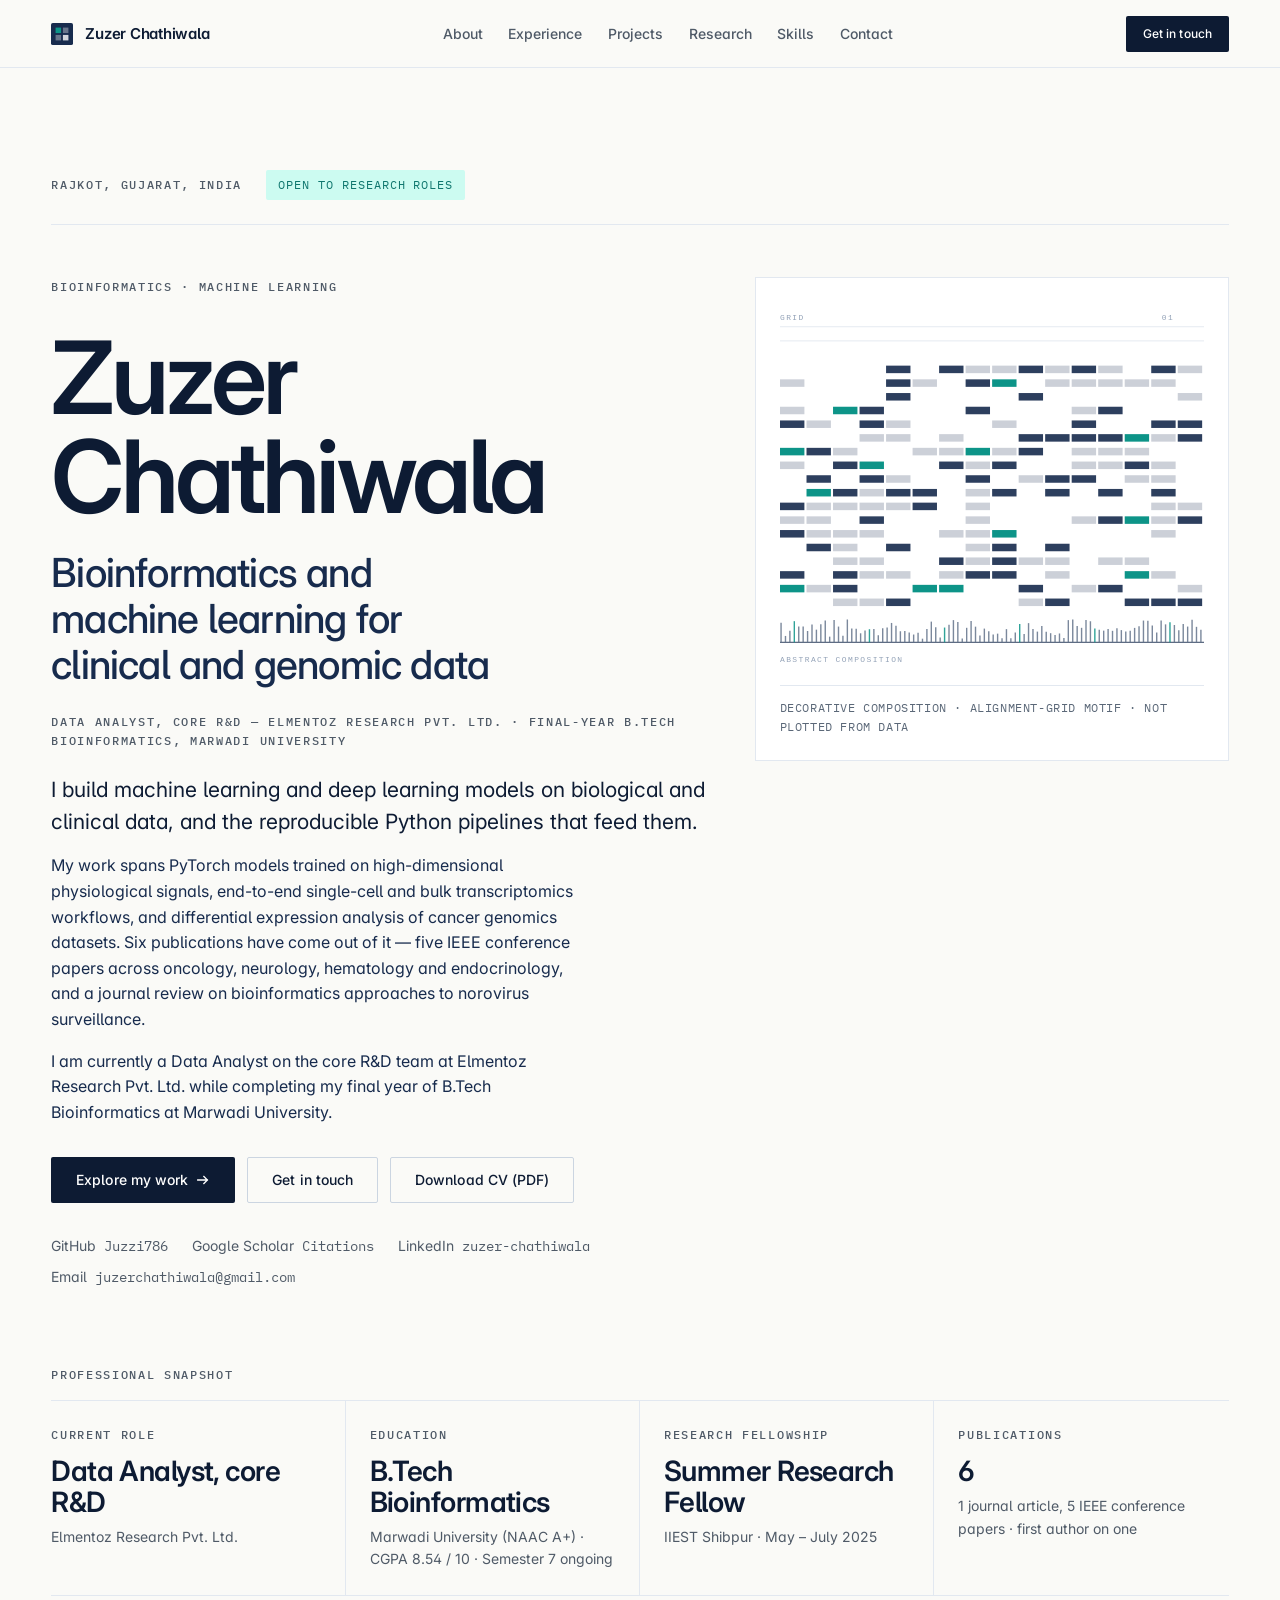
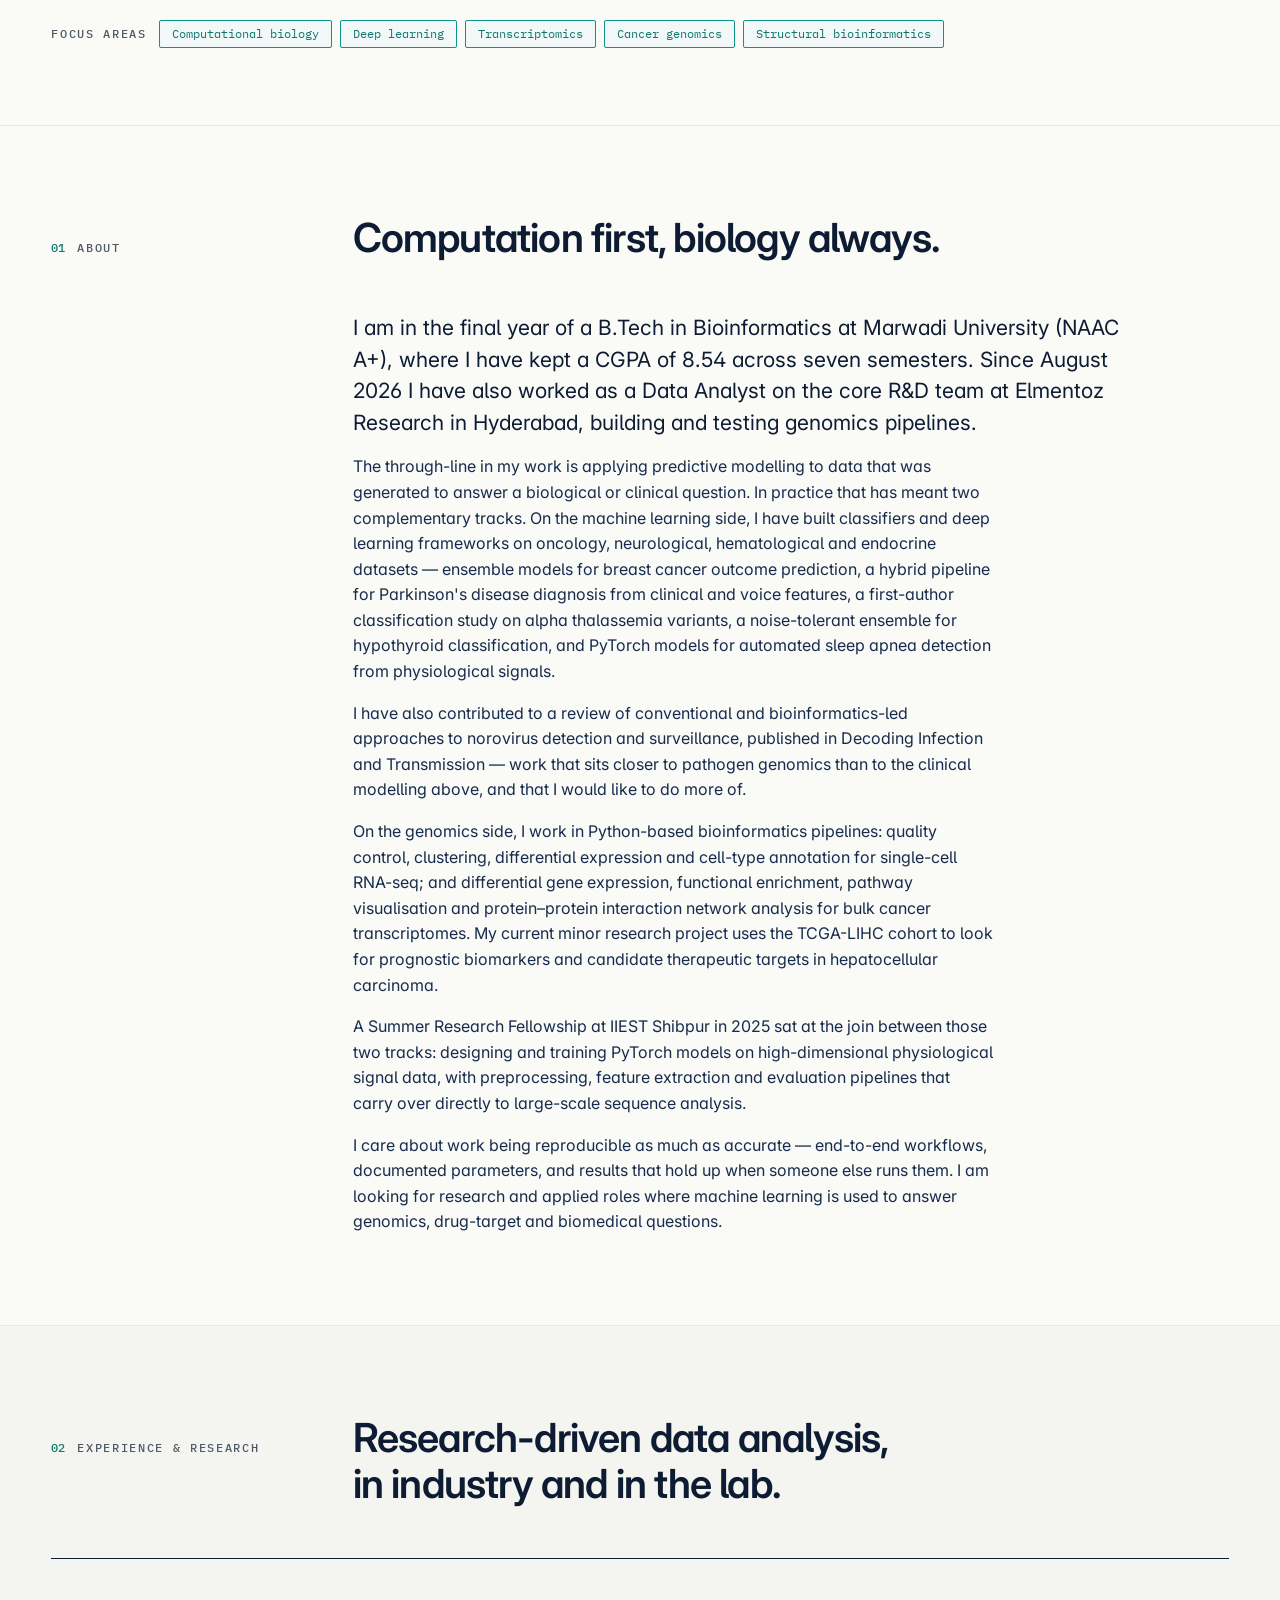
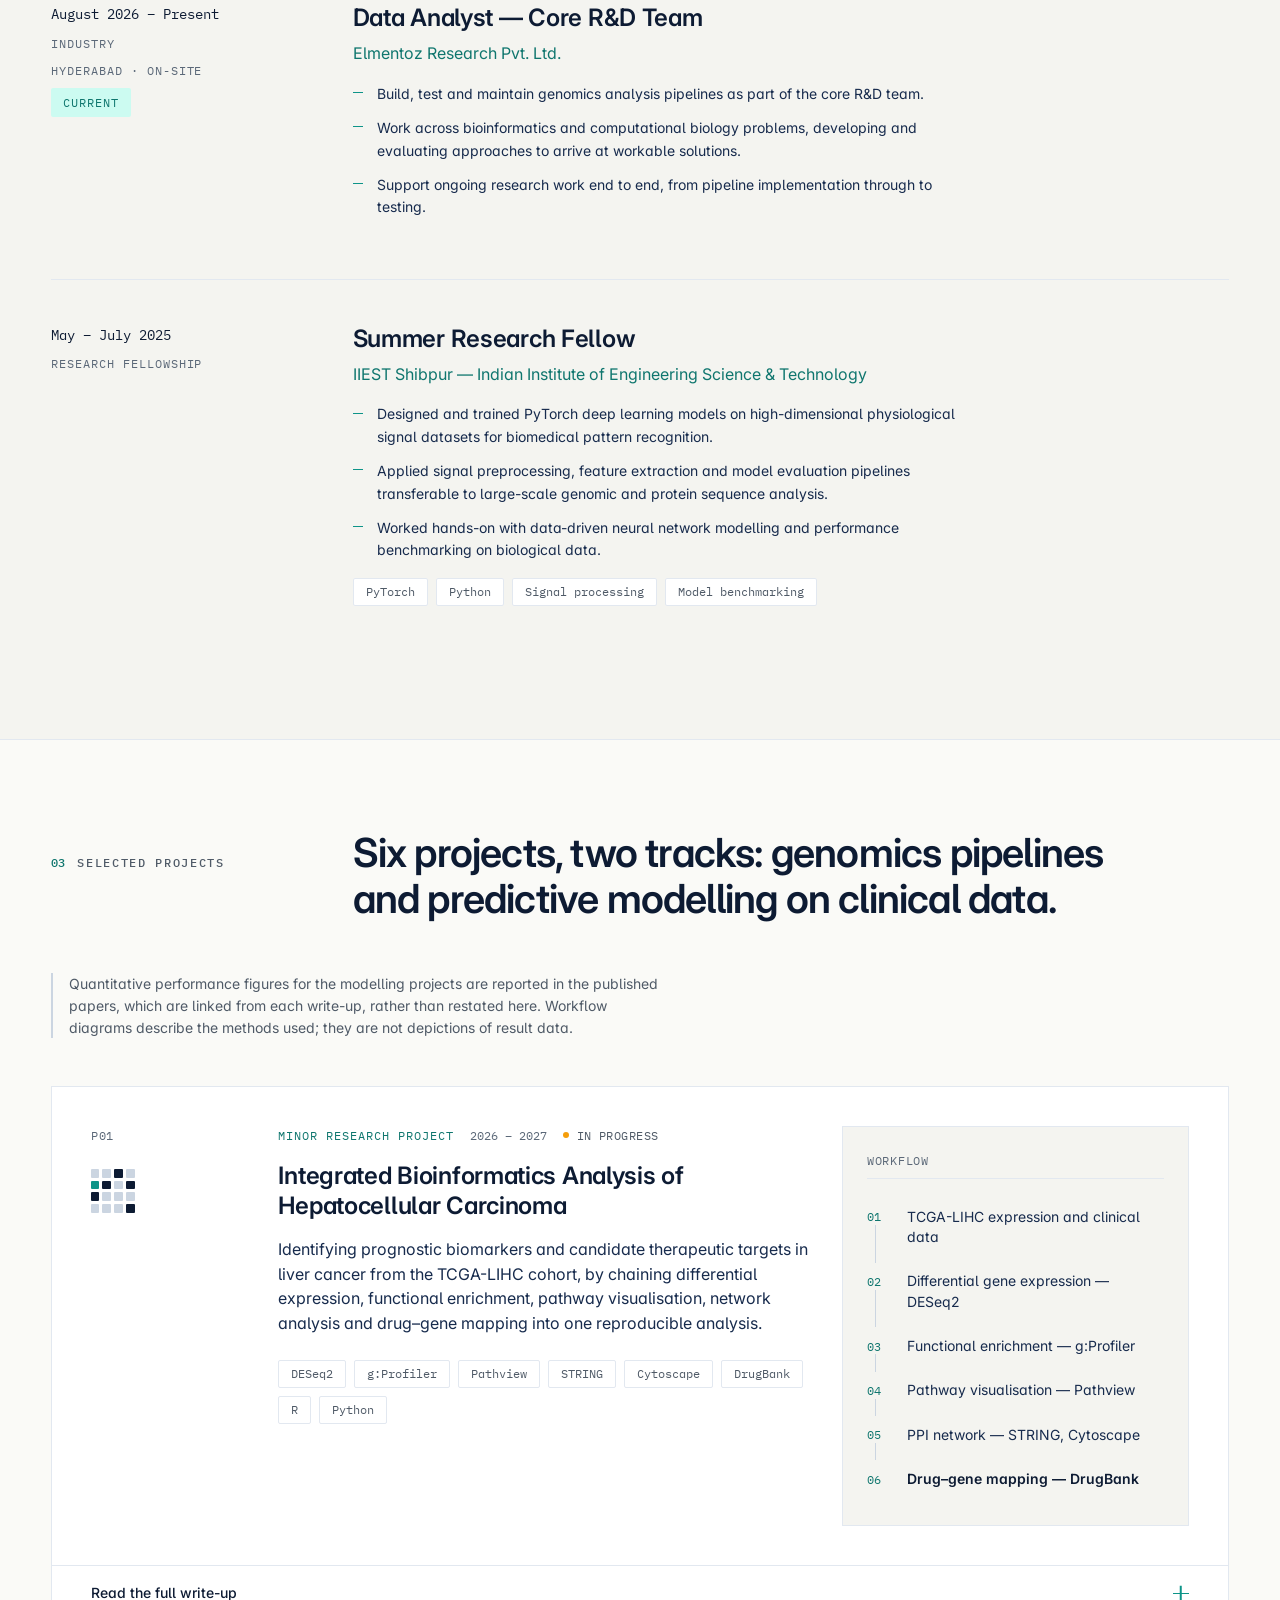
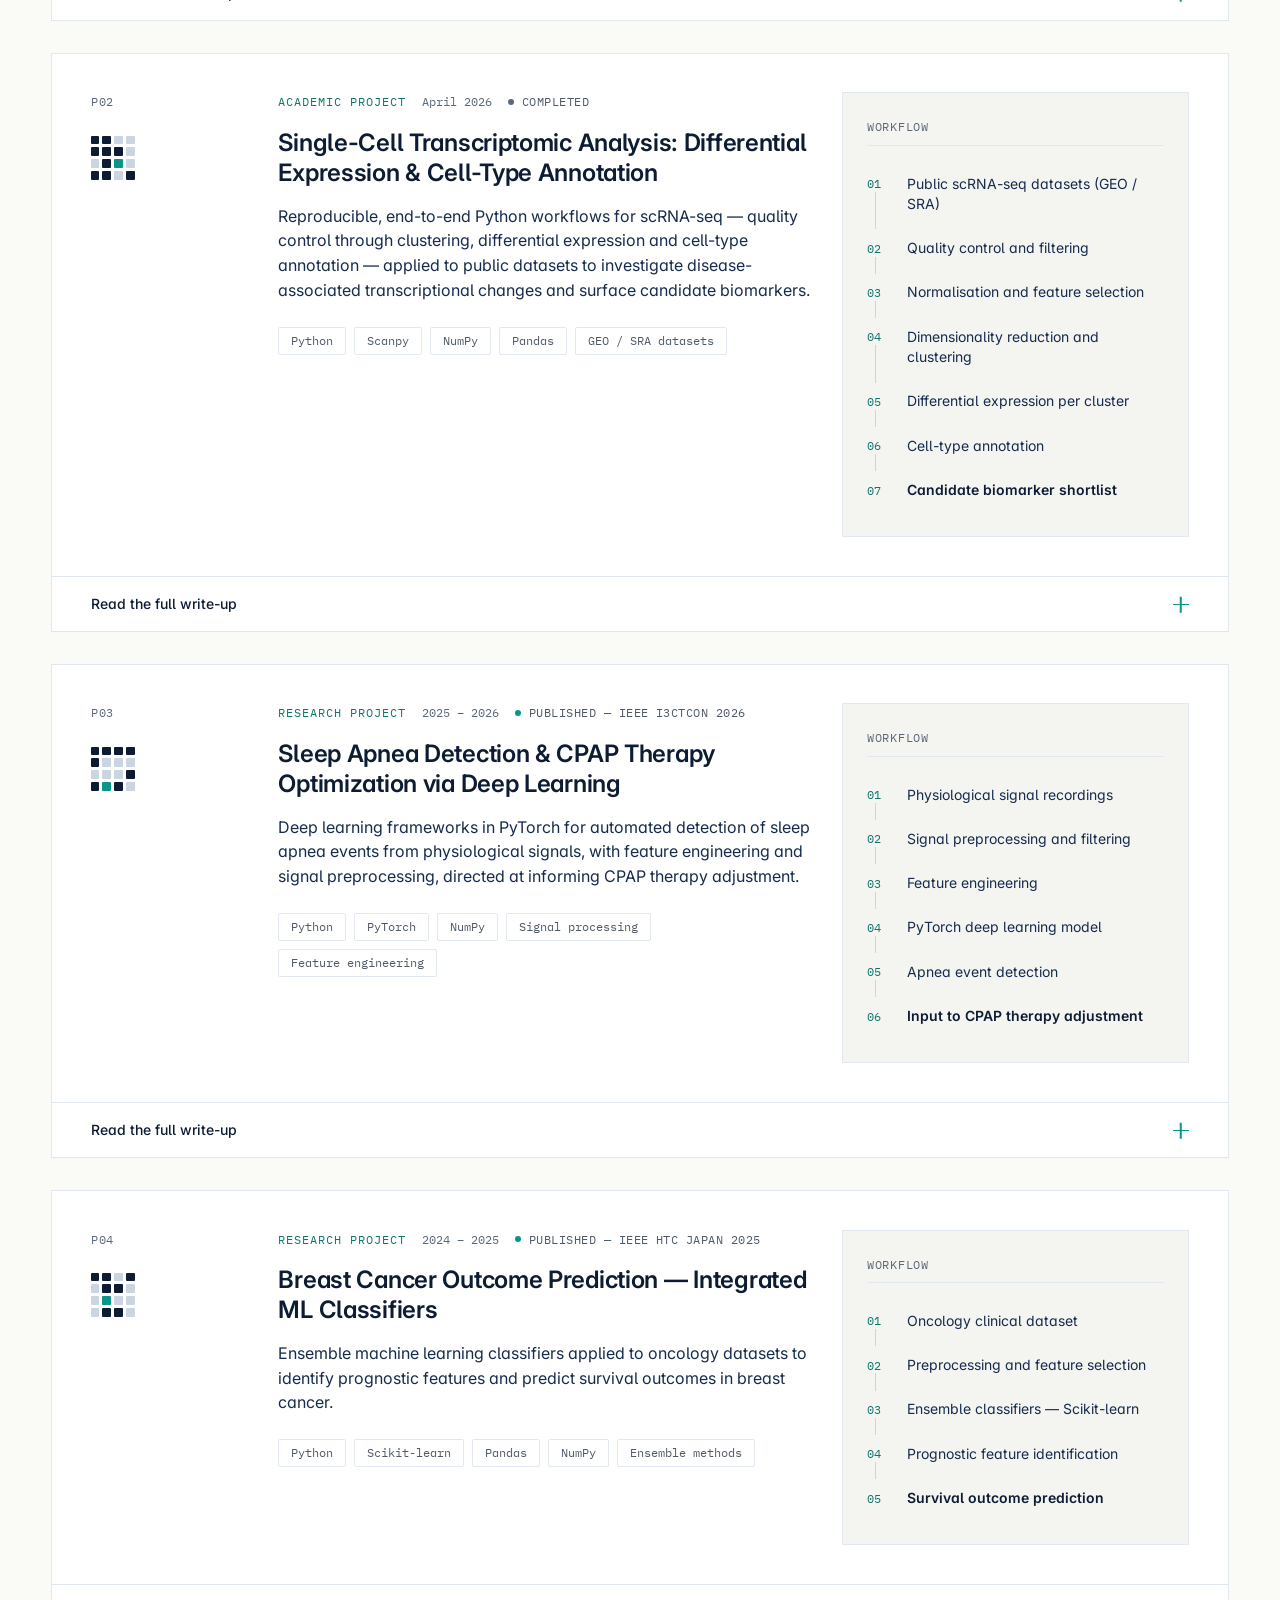
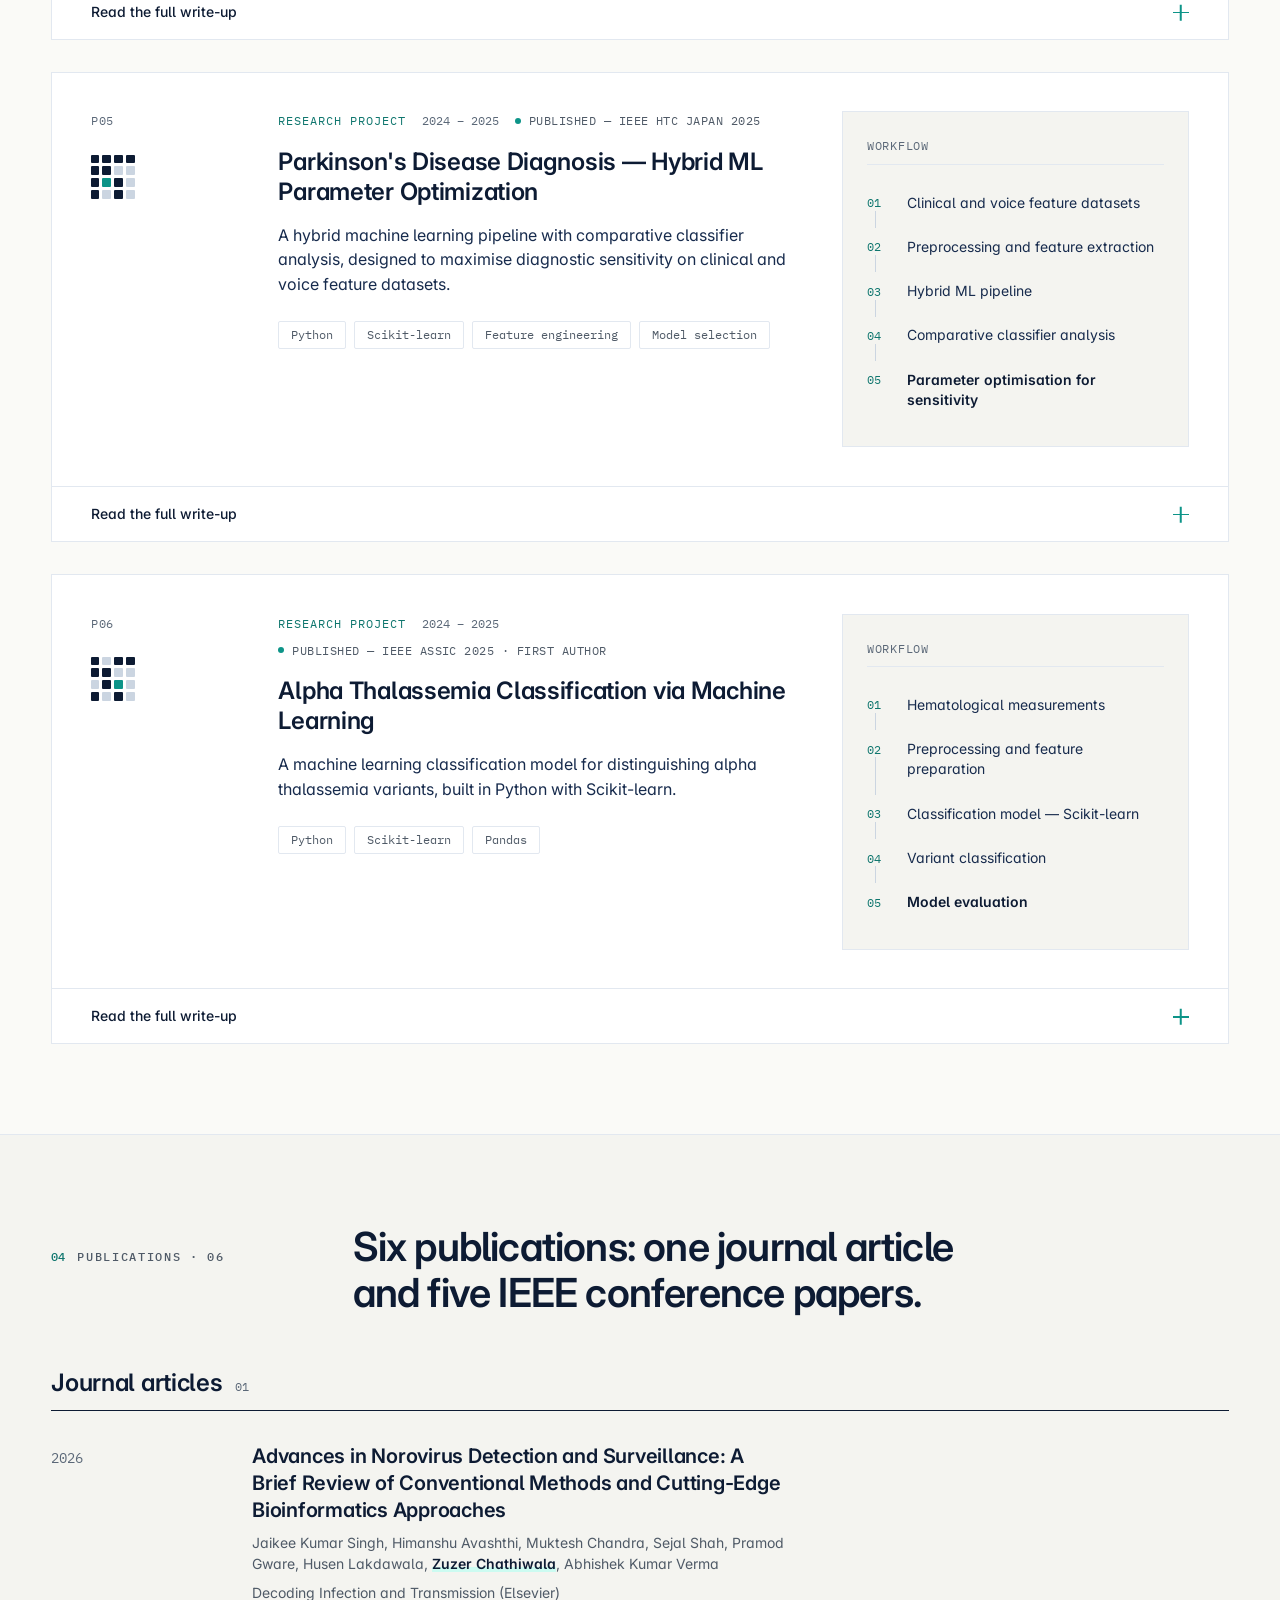
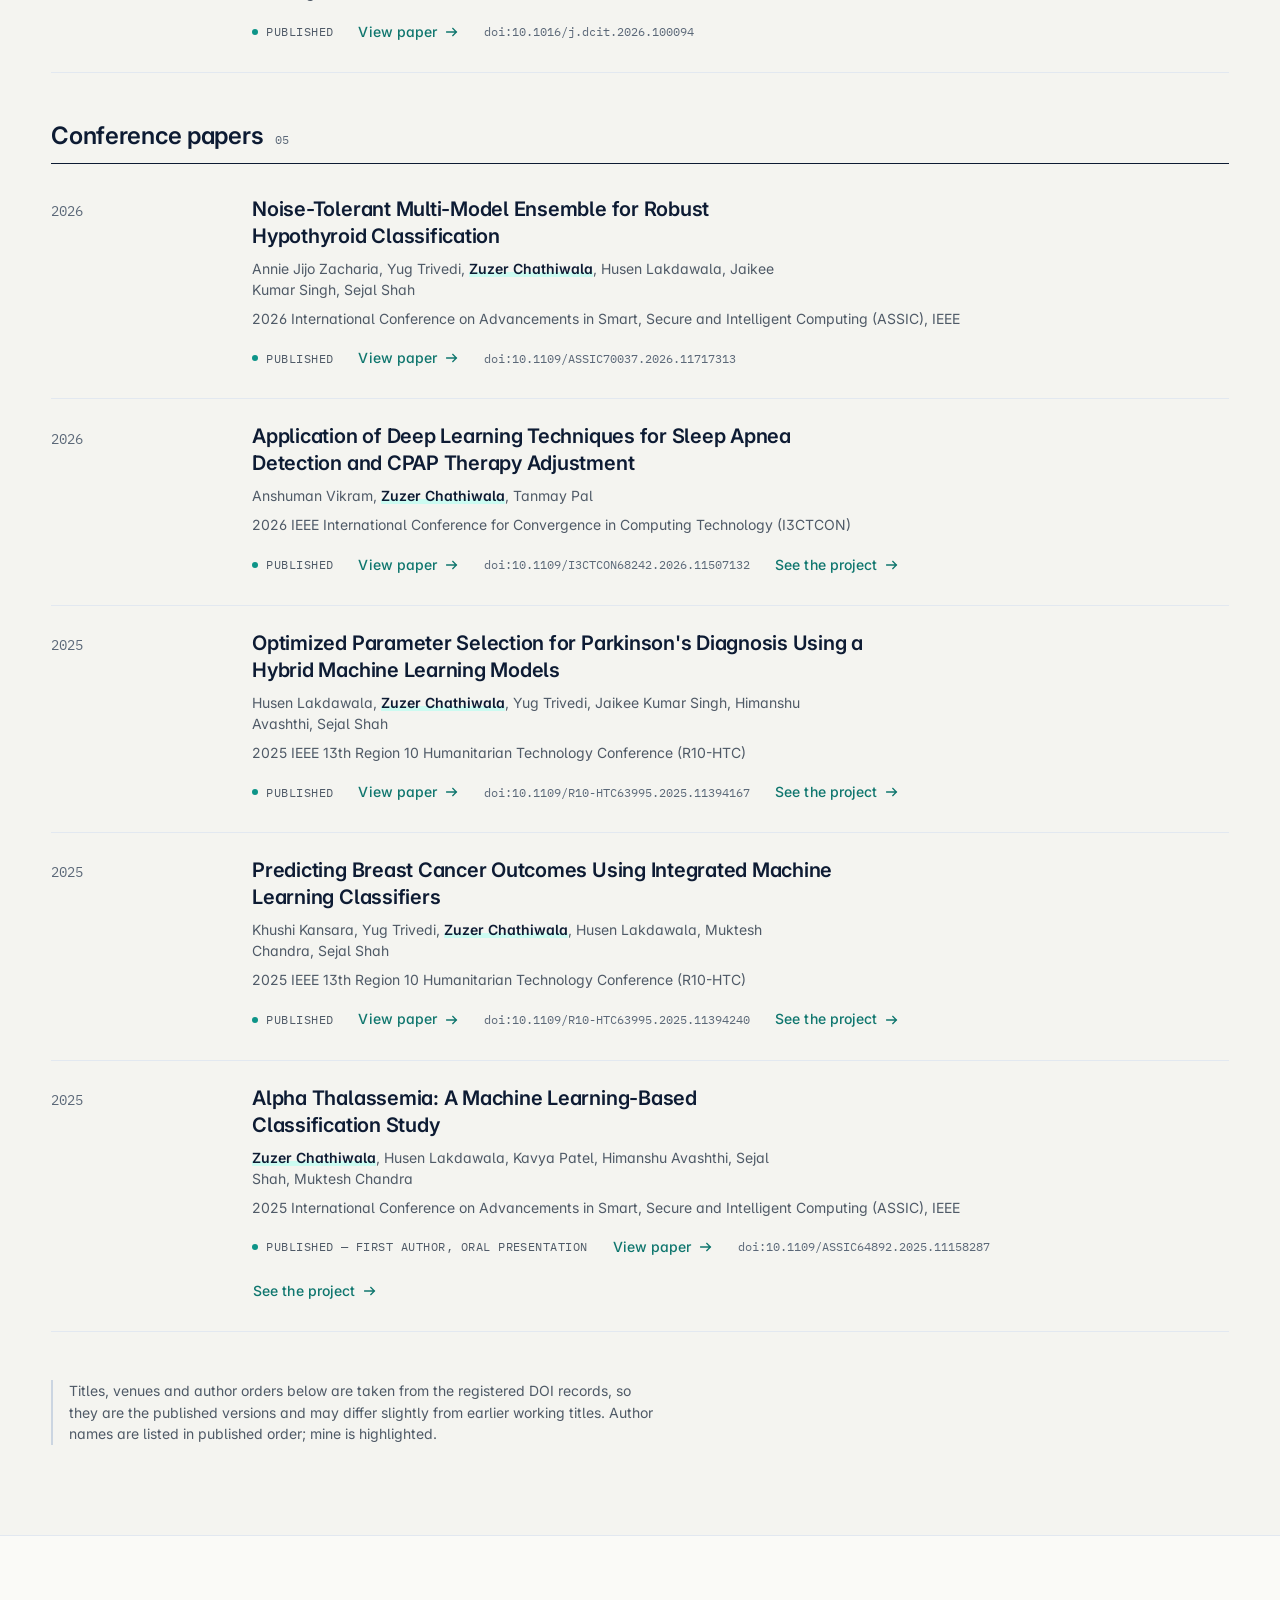
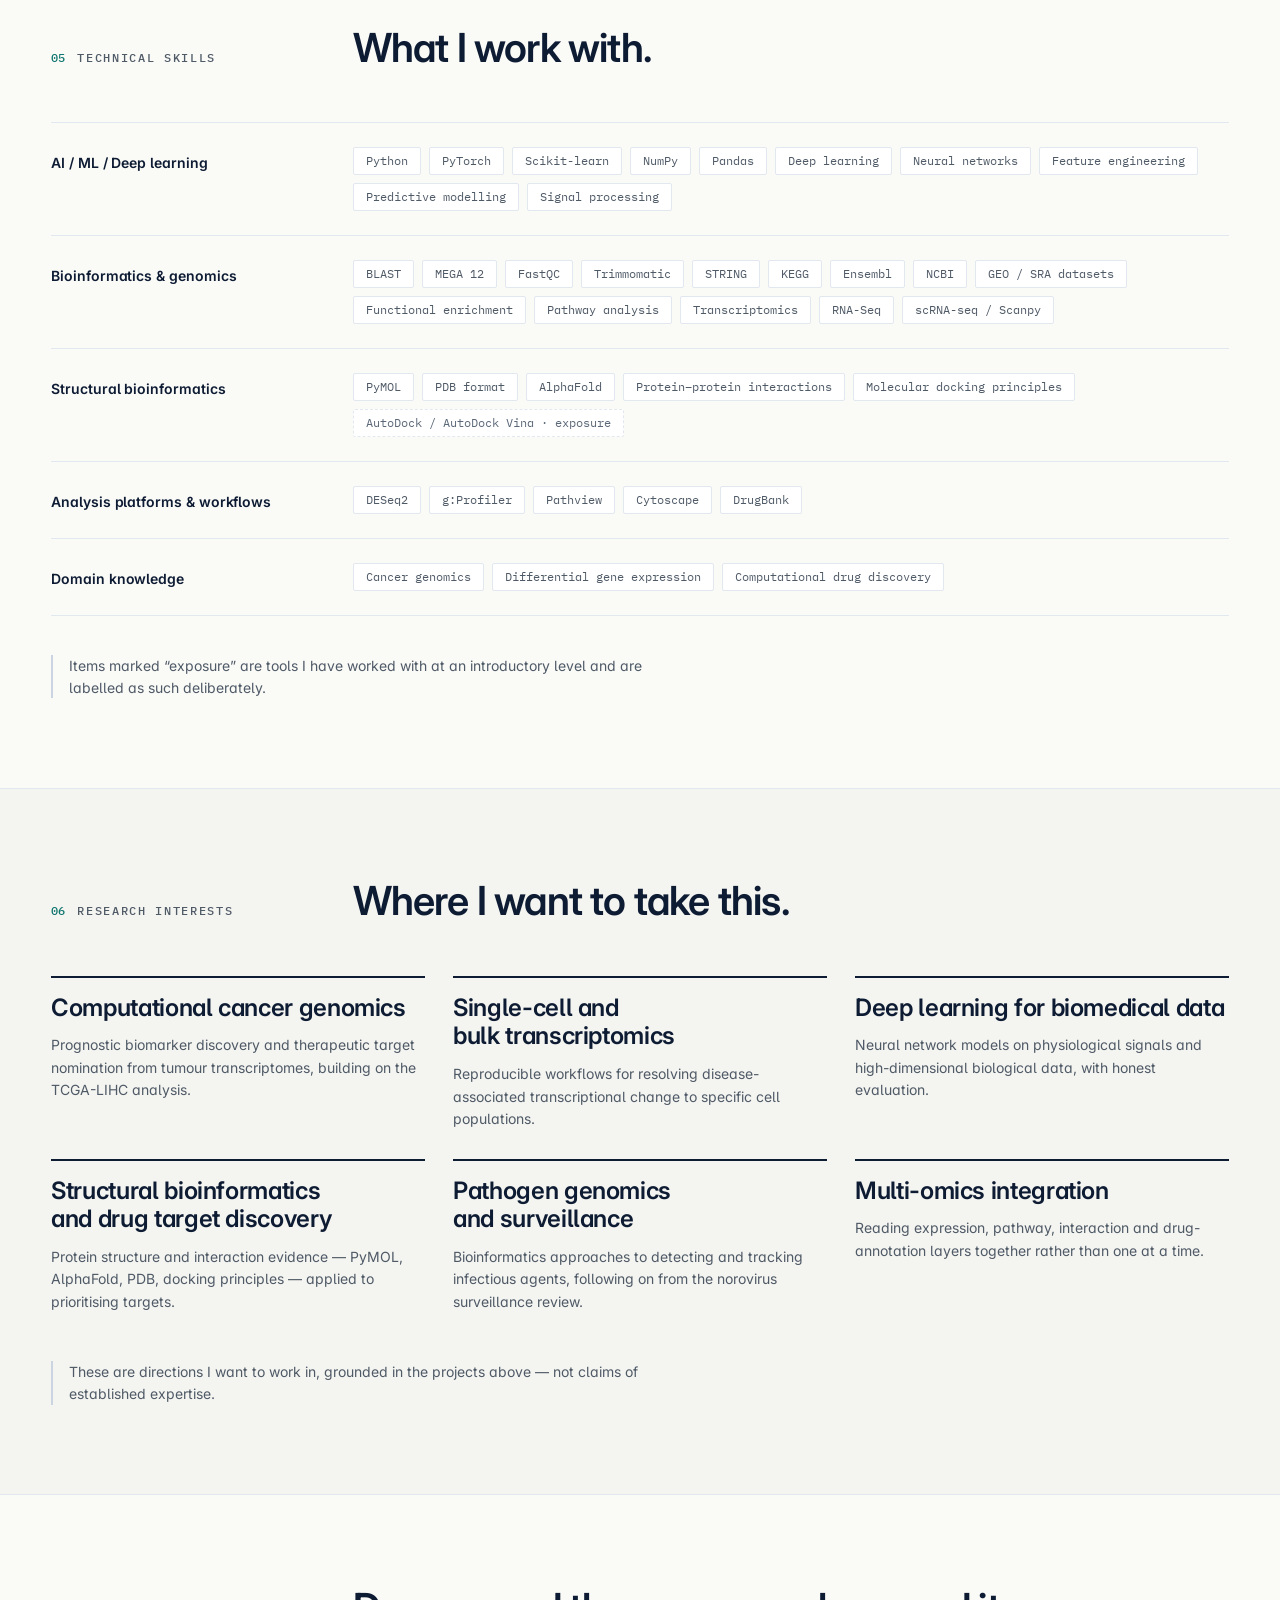
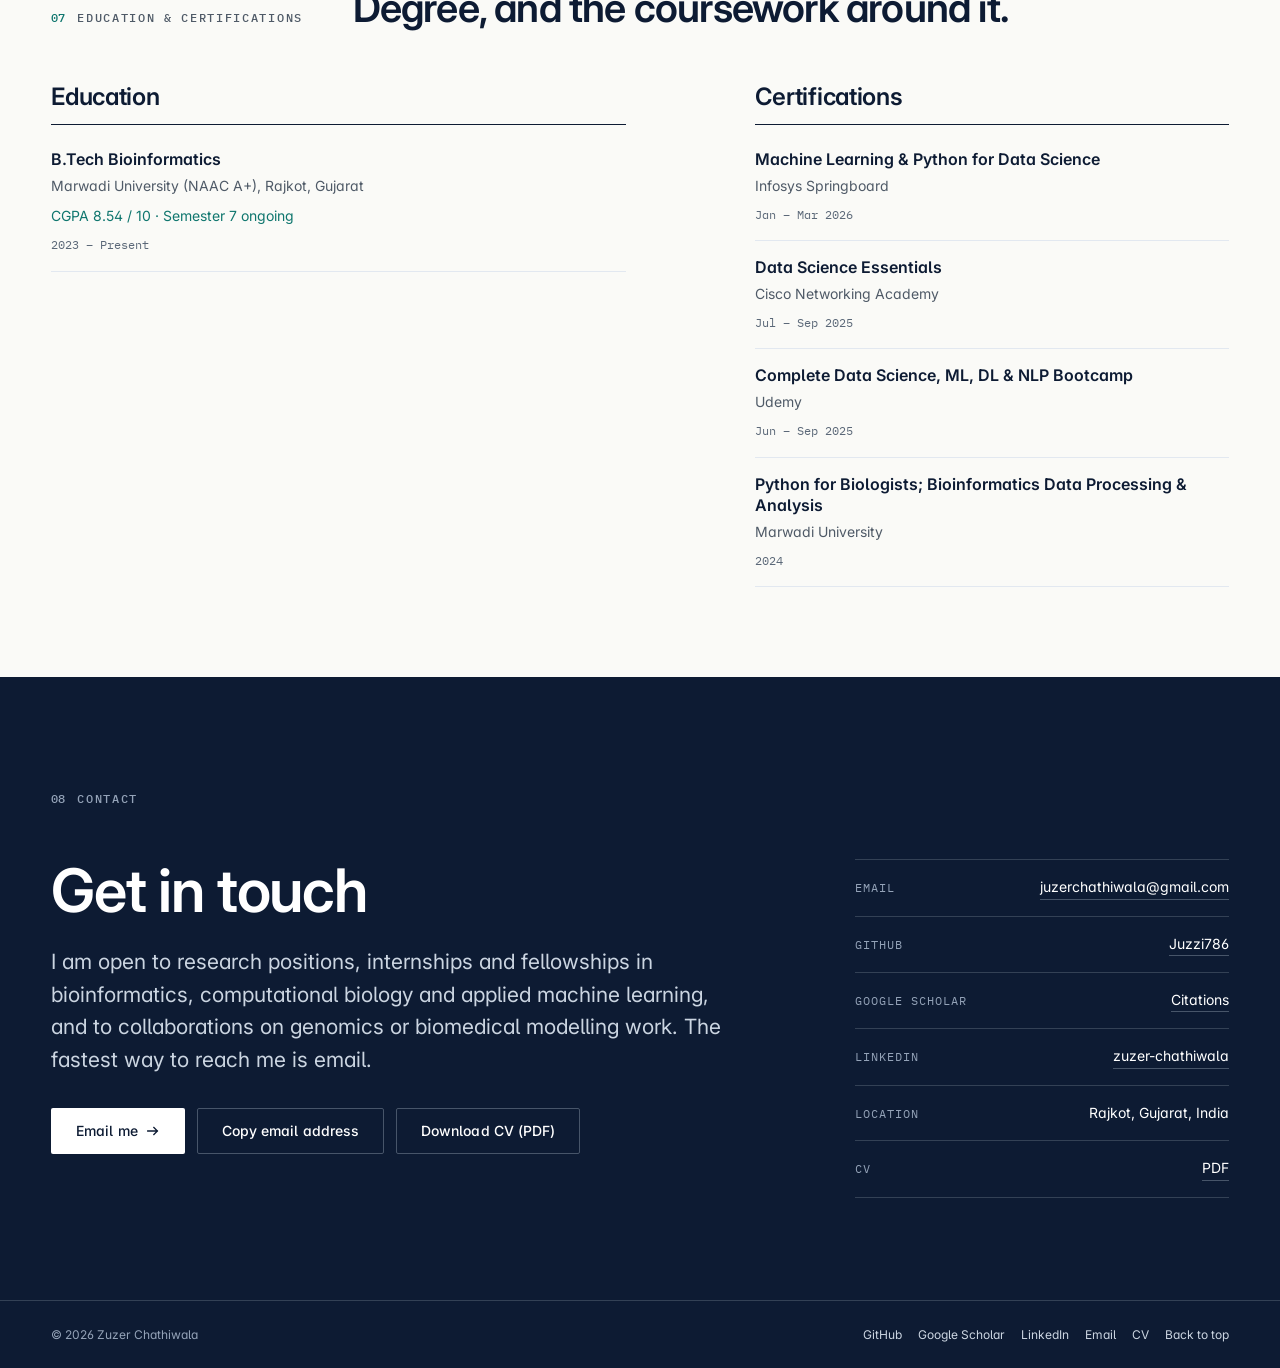
==== index.html @ 8a78aadf "Initial Portfolio Publish" ====
<!doctype html>
<html lang="en">
<head>
  <meta charset="utf-8">
  <meta name="viewport" content="width=device-width, initial-scale=1">
  <title>Zuzer Chathiwala — Bioinformatics &amp; Machine Learning</title>
  <meta name="description" content="Bioinformatics and machine learning for clinical and genomic data — deep learning on physiological signals, transcriptomics pipelines and cancer genomics. Six publications.">
  <meta name="author" content="Zuzer Chathiwala">
  <meta name="theme-color" content="#0D9488">
  <link rel="canonical" href="https://juzzi786.github.io/">

  <meta property="og:type" content="profile">
  <meta property="og:title" content="Zuzer Chathiwala — Bioinformatics &amp; Machine Learning">
  <meta property="og:description" content="Bioinformatics and machine learning for clinical and genomic data — deep learning on physiological signals, transcriptomics pipelines and cancer genomics. Six publications.">
  <meta property="og:locale" content="en_IN">
  <meta property="og:url" content="https://juzzi786.github.io/">
  <meta property="og:image" content="https://juzzi786.github.io/assets/og-image.png">
  <meta property="og:image:type" content="image/png">
  <meta property="og:image:width" content="1200">
  <meta property="og:image:height" content="630">
  <meta property="og:image:alt" content="Zuzer Chathiwala — Bioinformatics and machine learning for clinical and genomic data">
  <meta name="twitter:image" content="https://juzzi786.github.io/assets/og-image.png">
  <meta name="twitter:card" content="summary_large_image">
  <meta name="twitter:title" content="Zuzer Chathiwala — Bioinformatics &amp; Machine Learning">
  <meta name="twitter:description" content="Bioinformatics and machine learning for clinical and genomic data — deep learning on physiological signals, transcriptomics pipelines and cancer genomics. Six publications.">

  <link rel="icon" href="assets/favicon.svg" type="image/svg+xml">
  <link rel="preconnect" href="https://fonts.googleapis.com">
  <link rel="preconnect" href="https://fonts.gstatic.com" crossorigin>
  <link rel="stylesheet"
        href="https://fonts.googleapis.com/css2?family=Inter:wght@400;500;600&family=IBM+Plex+Mono:wght@400;500&display=swap">
  <link rel="stylesheet" href="assets/styles.css">

  <script type="application/ld+json">{
  "@context": "https://schema.org",
  "@type": "Person",
  "name": "Zuzer Chathiwala",
  "jobTitle": "Data Analyst, Core R&D",
  "worksFor": {
    "@type": "Organization",
    "name": "Elmentoz Research Pvt. Ltd."
  },
  "alumniOf": {
    "@type": "CollegeOrUniversity",
    "name": "Marwadi University"
  },
  "email": "mailto:juzerchathiwala@gmail.com",
  "address": {
    "@type": "PostalAddress",
    "addressLocality": "Rajkot, Gujarat, India"
  },
  "knowsAbout": [
    "Bioinformatics",
    "Computational biology",
    "Machine learning",
    "Deep learning",
    "Transcriptomics",
    "Cancer genomics"
  ],
  "sameAs": [
    "https://github.com/Juzzi786",
    "https://scholar.google.com/citations?user=D3QkjmQAAAAJ",
    "https://www.linkedin.com/in/zuzer-chathiwala-650364289"
  ],
  "url": "https://juzzi786.github.io/"
}</script>
  <script src="assets/main.js" defer></script>
</head>
<body>
  <a class="skip-link" href="#main">Skip to main content</a>
<header class="nav">
  <div class="shell nav__inner">
    <a class="wordmark" href="#top" aria-label="Zuzer Chathiwala — back to top">
      <svg class="wordmark__mark" viewBox="0 0 24 24" aria-hidden="true" focusable="false" xmlns="http://www.w3.org/2000/svg"><rect width="24" height="24" rx="2" fill="#172b4d"/><rect x="5" y="5" width="6" height="6" fill="#0d9488"/><rect x="13" y="5" width="6" height="6" fill="#ffffff" opacity="0.35"/><rect x="5" y="13" width="6" height="6" fill="#ffffff" opacity="0.35"/><rect x="13" y="13" width="6" height="6" fill="#ffffff" opacity="0.8"/></svg>
      <span>Zuzer Chathiwala</span>
    </a>

    <nav aria-label="Sections">
      <ul class="nav__list"><li><a class="nav__link" data-nav-link href="#about">About</a></li><li><a class="nav__link" data-nav-link href="#experience">Experience</a></li><li><a class="nav__link" data-nav-link href="#projects">Projects</a></li><li><a class="nav__link" data-nav-link href="#publications">Research</a></li><li><a class="nav__link" data-nav-link href="#skills">Skills</a></li><li><a class="nav__link" data-nav-link href="#contact">Contact</a></li></ul>
    </nav>

    <a class="btn btn--primary btn--sm nav__cta" href="#contact">Get in touch</a>

    <button class="nav__toggle" type="button" data-nav-toggle
            aria-expanded="false" aria-controls="nav-drawer">
      <span data-nav-toggle-text>Menu</span>
      <span class="nav__toggle-bars" aria-hidden="true">
        <span></span><span></span><span></span>
      </span>
    </button>
  </div>
</header>

<div class="drawer" id="nav-drawer" hidden>
  <nav aria-label="Sections, mobile">
    <div class="drawer__list"><a href="#about">About<span>01</span></a><a href="#experience">Experience<span>02</span></a><a href="#projects">Projects<span>03</span></a><a href="#publications">Research<span>04</span></a><a href="#skills">Skills<span>05</span></a><a href="#contact">Contact<span>06</span></a></div>
  </nav>
  <div class="drawer__foot">
    <a class="btn btn--primary" href="mailto:juzerchathiwala@gmail.com">Email me</a>
    <a class="btn btn--secondary" href="assets/Zuzer_Chathiwala_Resume.pdf" download>
      Download CV (PDF)
    </a>
  </div>
</div>
  <main id="main">
<section class="hero" id="top" aria-labelledby="hero-name">
  <div class="shell">
    <div class="hero__grid">
      <div class="hero__meta">
        <span class="label">Rajkot, Gujarat, India</span>
        <span class="badge-current">Open to research roles</span>
      </div>

      <div class="hero__main">
        <p class="label hero__name" id="hero-eyebrow">Bioinformatics · Machine learning</p>
        <h1 class="display" id="hero-name">Zuzer Chathiwala</h1>
        <p class="h2 hero__headline">Bioinformatics and machine learning for clinical and genomic data</p>
        <p class="label" style="margin-bottom:var(--s-5)">Data Analyst, core R&amp;D — Elmentoz Research Pvt. Ltd. · Final-year B.Tech Bioinformatics, Marwadi University</p>

        <div class="hero__intro prose"><p>I build machine learning and deep learning models on biological and clinical data, and the reproducible Python pipelines that feed them.</p><p>My work spans PyTorch models trained on high-dimensional physiological signals, end-to-end single-cell and bulk transcriptomics workflows, and differential expression analysis of cancer genomics datasets. Six publications have come out of it — five IEEE conference papers across oncology, neurology, hematology and endocrinology, and a journal review on bioinformatics approaches to norovirus surveillance.</p><p>I am currently a Data Analyst on the core R&amp;D team at Elmentoz Research Pvt. Ltd. while completing my final year of B.Tech Bioinformatics at Marwadi University.</p></div>

        <div class="hero__actions">
          <a class="btn btn--primary" href="#projects">Explore my work <svg class="arrow" viewBox="0 0 16 16" aria-hidden="true" focusable="false"><path d="M2 8h11M9 4l4 4-4 4" fill="none" stroke="currentColor" stroke-width="1.5" stroke-linecap="square"/></svg></a>
          <a class="btn btn--secondary" href="#contact">Get in touch</a>
          <a class="btn btn--secondary" href="assets/Zuzer_Chathiwala_Resume.pdf" download>
            Download CV (PDF)
          </a>
        </div>

        <div class="hero__links"><a href="https://github.com/Juzzi786" target="_blank" rel="noopener noreferrer">GitHub <span class="mono muted">Juzzi786</span></a><a href="https://scholar.google.com/citations?user=D3QkjmQAAAAJ" target="_blank" rel="noopener noreferrer">Google Scholar <span class="mono muted">Citations</span></a><a href="https://www.linkedin.com/in/zuzer-chathiwala-650364289" target="_blank" rel="noopener noreferrer">LinkedIn <span class="mono muted">zuzer-chathiwala</span></a><a href="mailto:juzerchathiwala@gmail.com">Email <span class="mono muted">juzerchathiwala@gmail.com</span></a></div>
      </div>

      <div class="hero__aside"><figure class="hero__figure">
  <svg viewBox="0 0 480 415" role="img"
       aria-label="Abstract geometric composition: a grid of small bars above a row of vertical ticks, in navy and teal."
       xmlns="http://www.w3.org/2000/svg">
    <g stroke="#e2e8f0" stroke-width="1"><path d="M0 28h480"/><path d="M0 44h480"/></g>
<g fill="#94a3b8" font-family="monospace" font-size="9" letter-spacing="1.6"><text x="0" y="20">GRID</text><text x="432" y="20">01</text></g>
<rect x="120.00" y="72.0" width="27.60" height="8.5" fill="#172b4d" opacity="0.9"/>
<rect x="180.00" y="72.0" width="27.60" height="8.5" fill="#172b4d" opacity="0.9"/>
<rect x="210.00" y="72.0" width="27.60" height="8.5" fill="#172b4d" opacity="0.22"/>
<rect x="240.00" y="72.0" width="27.60" height="8.5" fill="#172b4d" opacity="0.22"/>
<rect x="270.00" y="72.0" width="27.60" height="8.5" fill="#172b4d" opacity="0.9"/>
<rect x="300.00" y="72.0" width="27.60" height="8.5" fill="#172b4d" opacity="0.22"/>
<rect x="330.00" y="72.0" width="27.60" height="8.5" fill="#172b4d" opacity="0.9"/>
<rect x="360.00" y="72.0" width="27.60" height="8.5" fill="#172b4d" opacity="0.22"/>
<rect x="420.00" y="72.0" width="27.60" height="8.5" fill="#172b4d" opacity="0.9"/>
<rect x="450.00" y="72.0" width="27.60" height="8.5" fill="#172b4d" opacity="0.22"/>
<rect x="0.00" y="87.5" width="27.60" height="8.5" fill="#172b4d" opacity="0.22"/>
<rect x="120.00" y="87.5" width="27.60" height="8.5" fill="#172b4d" opacity="0.9"/>
<rect x="150.00" y="87.5" width="27.60" height="8.5" fill="#172b4d" opacity="0.22"/>
<rect x="210.00" y="87.5" width="27.60" height="8.5" fill="#172b4d" opacity="0.9"/>
<rect x="240.00" y="87.5" width="27.60" height="8.5" fill="#0d9488" opacity="1.0"/>
<rect x="300.00" y="87.5" width="27.60" height="8.5" fill="#172b4d" opacity="0.22"/>
<rect x="330.00" y="87.5" width="27.60" height="8.5" fill="#172b4d" opacity="0.22"/>
<rect x="360.00" y="87.5" width="27.60" height="8.5" fill="#172b4d" opacity="0.22"/>
<rect x="390.00" y="87.5" width="27.60" height="8.5" fill="#172b4d" opacity="0.22"/>
<rect x="420.00" y="87.5" width="27.60" height="8.5" fill="#172b4d" opacity="0.22"/>
<rect x="120.00" y="103.0" width="27.60" height="8.5" fill="#172b4d" opacity="0.9"/>
<rect x="270.00" y="103.0" width="27.60" height="8.5" fill="#172b4d" opacity="0.9"/>
<rect x="450.00" y="103.0" width="27.60" height="8.5" fill="#172b4d" opacity="0.22"/>
<rect x="0.00" y="118.5" width="27.60" height="8.5" fill="#172b4d" opacity="0.22"/>
<rect x="60.00" y="118.5" width="27.60" height="8.5" fill="#0d9488" opacity="1.0"/>
<rect x="90.00" y="118.5" width="27.60" height="8.5" fill="#172b4d" opacity="0.9"/>
<rect x="210.00" y="118.5" width="27.60" height="8.5" fill="#172b4d" opacity="0.9"/>
<rect x="330.00" y="118.5" width="27.60" height="8.5" fill="#172b4d" opacity="0.22"/>
<rect x="360.00" y="118.5" width="27.60" height="8.5" fill="#172b4d" opacity="0.9"/>
<rect x="0.00" y="134.0" width="27.60" height="8.5" fill="#172b4d" opacity="0.9"/>
<rect x="30.00" y="134.0" width="27.60" height="8.5" fill="#172b4d" opacity="0.22"/>
<rect x="90.00" y="134.0" width="27.60" height="8.5" fill="#172b4d" opacity="0.9"/>
<rect x="120.00" y="134.0" width="27.60" height="8.5" fill="#172b4d" opacity="0.22"/>
<rect x="240.00" y="134.0" width="27.60" height="8.5" fill="#172b4d" opacity="0.22"/>
<rect x="330.00" y="134.0" width="27.60" height="8.5" fill="#172b4d" opacity="0.9"/>
<rect x="420.00" y="134.0" width="27.60" height="8.5" fill="#172b4d" opacity="0.9"/>
<rect x="450.00" y="134.0" width="27.60" height="8.5" fill="#172b4d" opacity="0.9"/>
<rect x="90.00" y="149.5" width="27.60" height="8.5" fill="#172b4d" opacity="0.22"/>
<rect x="120.00" y="149.5" width="27.60" height="8.5" fill="#172b4d" opacity="0.22"/>
<rect x="180.00" y="149.5" width="27.60" height="8.5" fill="#172b4d" opacity="0.22"/>
<rect x="270.00" y="149.5" width="27.60" height="8.5" fill="#172b4d" opacity="0.9"/>
<rect x="300.00" y="149.5" width="27.60" height="8.5" fill="#172b4d" opacity="0.9"/>
<rect x="330.00" y="149.5" width="27.60" height="8.5" fill="#172b4d" opacity="0.9"/>
<rect x="360.00" y="149.5" width="27.60" height="8.5" fill="#172b4d" opacity="0.9"/>
<rect x="390.00" y="149.5" width="27.60" height="8.5" fill="#0d9488" opacity="1.0"/>
<rect x="420.00" y="149.5" width="27.60" height="8.5" fill="#172b4d" opacity="0.22"/>
<rect x="450.00" y="149.5" width="27.60" height="8.5" fill="#172b4d" opacity="0.9"/>
<rect x="0.00" y="165.0" width="27.60" height="8.5" fill="#0d9488" opacity="1.0"/>
<rect x="30.00" y="165.0" width="27.60" height="8.5" fill="#172b4d" opacity="0.9"/>
<rect x="60.00" y="165.0" width="27.60" height="8.5" fill="#172b4d" opacity="0.22"/>
<rect x="150.00" y="165.0" width="27.60" height="8.5" fill="#172b4d" opacity="0.22"/>
<rect x="180.00" y="165.0" width="27.60" height="8.5" fill="#172b4d" opacity="0.22"/>
<rect x="210.00" y="165.0" width="27.60" height="8.5" fill="#0d9488" opacity="1.0"/>
<rect x="240.00" y="165.0" width="27.60" height="8.5" fill="#172b4d" opacity="0.22"/>
<rect x="270.00" y="165.0" width="27.60" height="8.5" fill="#172b4d" opacity="0.9"/>
<rect x="330.00" y="165.0" width="27.60" height="8.5" fill="#172b4d" opacity="0.22"/>
<rect x="360.00" y="165.0" width="27.60" height="8.5" fill="#172b4d" opacity="0.22"/>
<rect x="390.00" y="165.0" width="27.60" height="8.5" fill="#172b4d" opacity="0.22"/>
<rect x="0.00" y="180.5" width="27.60" height="8.5" fill="#172b4d" opacity="0.22"/>
<rect x="60.00" y="180.5" width="27.60" height="8.5" fill="#172b4d" opacity="0.9"/>
<rect x="90.00" y="180.5" width="27.60" height="8.5" fill="#0d9488" opacity="1.0"/>
<rect x="180.00" y="180.5" width="27.60" height="8.5" fill="#172b4d" opacity="0.9"/>
<rect x="210.00" y="180.5" width="27.60" height="8.5" fill="#172b4d" opacity="0.22"/>
<rect x="240.00" y="180.5" width="27.60" height="8.5" fill="#172b4d" opacity="0.9"/>
<rect x="330.00" y="180.5" width="27.60" height="8.5" fill="#172b4d" opacity="0.22"/>
<rect x="360.00" y="180.5" width="27.60" height="8.5" fill="#172b4d" opacity="0.22"/>
<rect x="390.00" y="180.5" width="27.60" height="8.5" fill="#172b4d" opacity="0.9"/>
<rect x="420.00" y="180.5" width="27.60" height="8.5" fill="#172b4d" opacity="0.22"/>
<rect x="30.00" y="196.0" width="27.60" height="8.5" fill="#172b4d" opacity="0.9"/>
<rect x="90.00" y="196.0" width="27.60" height="8.5" fill="#172b4d" opacity="0.9"/>
<rect x="120.00" y="196.0" width="27.60" height="8.5" fill="#172b4d" opacity="0.22"/>
<rect x="210.00" y="196.0" width="27.60" height="8.5" fill="#172b4d" opacity="0.9"/>
<rect x="270.00" y="196.0" width="27.60" height="8.5" fill="#172b4d" opacity="0.22"/>
<rect x="300.00" y="196.0" width="27.60" height="8.5" fill="#172b4d" opacity="0.9"/>
<rect x="330.00" y="196.0" width="27.60" height="8.5" fill="#172b4d" opacity="0.9"/>
<rect x="390.00" y="196.0" width="27.60" height="8.5" fill="#172b4d" opacity="0.22"/>
<rect x="420.00" y="196.0" width="27.60" height="8.5" fill="#172b4d" opacity="0.22"/>
<rect x="30.00" y="211.5" width="27.60" height="8.5" fill="#0d9488" opacity="1.0"/>
<rect x="60.00" y="211.5" width="27.60" height="8.5" fill="#172b4d" opacity="0.9"/>
<rect x="90.00" y="211.5" width="27.60" height="8.5" fill="#172b4d" opacity="0.22"/>
<rect x="120.00" y="211.5" width="27.60" height="8.5" fill="#172b4d" opacity="0.9"/>
<rect x="150.00" y="211.5" width="27.60" height="8.5" fill="#172b4d" opacity="0.9"/>
<rect x="210.00" y="211.5" width="27.60" height="8.5" fill="#172b4d" opacity="0.22"/>
<rect x="240.00" y="211.5" width="27.60" height="8.5" fill="#172b4d" opacity="0.9"/>
<rect x="300.00" y="211.5" width="27.60" height="8.5" fill="#172b4d" opacity="0.9"/>
<rect x="360.00" y="211.5" width="27.60" height="8.5" fill="#172b4d" opacity="0.9"/>
<rect x="420.00" y="211.5" width="27.60" height="8.5" fill="#172b4d" opacity="0.9"/>
<rect x="0.00" y="227.0" width="27.60" height="8.5" fill="#172b4d" opacity="0.9"/>
<rect x="30.00" y="227.0" width="27.60" height="8.5" fill="#172b4d" opacity="0.22"/>
<rect x="60.00" y="227.0" width="27.60" height="8.5" fill="#172b4d" opacity="0.22"/>
<rect x="90.00" y="227.0" width="27.60" height="8.5" fill="#172b4d" opacity="0.22"/>
<rect x="120.00" y="227.0" width="27.60" height="8.5" fill="#172b4d" opacity="0.22"/>
<rect x="150.00" y="227.0" width="27.60" height="8.5" fill="#172b4d" opacity="0.9"/>
<rect x="210.00" y="227.0" width="27.60" height="8.5" fill="#172b4d" opacity="0.22"/>
<rect x="420.00" y="227.0" width="27.60" height="8.5" fill="#172b4d" opacity="0.22"/>
<rect x="450.00" y="227.0" width="27.60" height="8.5" fill="#172b4d" opacity="0.22"/>
<rect x="0.00" y="242.5" width="27.60" height="8.5" fill="#172b4d" opacity="0.22"/>
<rect x="30.00" y="242.5" width="27.60" height="8.5" fill="#172b4d" opacity="0.22"/>
<rect x="90.00" y="242.5" width="27.60" height="8.5" fill="#172b4d" opacity="0.9"/>
<rect x="210.00" y="242.5" width="27.60" height="8.5" fill="#172b4d" opacity="0.22"/>
<rect x="330.00" y="242.5" width="27.60" height="8.5" fill="#172b4d" opacity="0.22"/>
<rect x="360.00" y="242.5" width="27.60" height="8.5" fill="#172b4d" opacity="0.9"/>
<rect x="390.00" y="242.5" width="27.60" height="8.5" fill="#0d9488" opacity="1.0"/>
<rect x="420.00" y="242.5" width="27.60" height="8.5" fill="#172b4d" opacity="0.22"/>
<rect x="450.00" y="242.5" width="27.60" height="8.5" fill="#172b4d" opacity="0.9"/>
<rect x="0.00" y="258.0" width="27.60" height="8.5" fill="#172b4d" opacity="0.9"/>
<rect x="30.00" y="258.0" width="27.60" height="8.5" fill="#172b4d" opacity="0.22"/>
<rect x="60.00" y="258.0" width="27.60" height="8.5" fill="#172b4d" opacity="0.22"/>
<rect x="90.00" y="258.0" width="27.60" height="8.5" fill="#172b4d" opacity="0.22"/>
<rect x="180.00" y="258.0" width="27.60" height="8.5" fill="#172b4d" opacity="0.22"/>
<rect x="210.00" y="258.0" width="27.60" height="8.5" fill="#172b4d" opacity="0.22"/>
<rect x="240.00" y="258.0" width="27.60" height="8.5" fill="#0d9488" opacity="1.0"/>
<rect x="420.00" y="258.0" width="27.60" height="8.5" fill="#172b4d" opacity="0.22"/>
<rect x="30.00" y="273.5" width="27.60" height="8.5" fill="#172b4d" opacity="0.9"/>
<rect x="60.00" y="273.5" width="27.60" height="8.5" fill="#172b4d" opacity="0.22"/>
<rect x="120.00" y="273.5" width="27.60" height="8.5" fill="#172b4d" opacity="0.9"/>
<rect x="210.00" y="273.5" width="27.60" height="8.5" fill="#172b4d" opacity="0.22"/>
<rect x="240.00" y="273.5" width="27.60" height="8.5" fill="#172b4d" opacity="0.9"/>
<rect x="300.00" y="273.5" width="27.60" height="8.5" fill="#172b4d" opacity="0.9"/>
<rect x="60.00" y="289.0" width="27.60" height="8.5" fill="#172b4d" opacity="0.22"/>
<rect x="90.00" y="289.0" width="27.60" height="8.5" fill="#172b4d" opacity="0.22"/>
<rect x="180.00" y="289.0" width="27.60" height="8.5" fill="#172b4d" opacity="0.9"/>
<rect x="210.00" y="289.0" width="27.60" height="8.5" fill="#172b4d" opacity="0.22"/>
<rect x="240.00" y="289.0" width="27.60" height="8.5" fill="#172b4d" opacity="0.9"/>
<rect x="270.00" y="289.0" width="27.60" height="8.5" fill="#172b4d" opacity="0.22"/>
<rect x="300.00" y="289.0" width="27.60" height="8.5" fill="#172b4d" opacity="0.22"/>
<rect x="360.00" y="289.0" width="27.60" height="8.5" fill="#172b4d" opacity="0.22"/>
<rect x="390.00" y="289.0" width="27.60" height="8.5" fill="#172b4d" opacity="0.22"/>
<rect x="0.00" y="304.5" width="27.60" height="8.5" fill="#172b4d" opacity="0.9"/>
<rect x="60.00" y="304.5" width="27.60" height="8.5" fill="#172b4d" opacity="0.9"/>
<rect x="90.00" y="304.5" width="27.60" height="8.5" fill="#172b4d" opacity="0.22"/>
<rect x="120.00" y="304.5" width="27.60" height="8.5" fill="#172b4d" opacity="0.22"/>
<rect x="180.00" y="304.5" width="27.60" height="8.5" fill="#172b4d" opacity="0.22"/>
<rect x="210.00" y="304.5" width="27.60" height="8.5" fill="#172b4d" opacity="0.9"/>
<rect x="240.00" y="304.5" width="27.60" height="8.5" fill="#172b4d" opacity="0.9"/>
<rect x="300.00" y="304.5" width="27.60" height="8.5" fill="#172b4d" opacity="0.22"/>
<rect x="390.00" y="304.5" width="27.60" height="8.5" fill="#0d9488" opacity="1.0"/>
<rect x="420.00" y="304.5" width="27.60" height="8.5" fill="#172b4d" opacity="0.22"/>
<rect x="0.00" y="320.0" width="27.60" height="8.5" fill="#0d9488" opacity="1.0"/>
<rect x="30.00" y="320.0" width="27.60" height="8.5" fill="#172b4d" opacity="0.22"/>
<rect x="60.00" y="320.0" width="27.60" height="8.5" fill="#172b4d" opacity="0.9"/>
<rect x="150.00" y="320.0" width="27.60" height="8.5" fill="#0d9488" opacity="1.0"/>
<rect x="180.00" y="320.0" width="27.60" height="8.5" fill="#0d9488" opacity="1.0"/>
<rect x="270.00" y="320.0" width="27.60" height="8.5" fill="#172b4d" opacity="0.9"/>
<rect x="330.00" y="320.0" width="27.60" height="8.5" fill="#172b4d" opacity="0.22"/>
<rect x="360.00" y="320.0" width="27.60" height="8.5" fill="#172b4d" opacity="0.9"/>
<rect x="450.00" y="320.0" width="27.60" height="8.5" fill="#172b4d" opacity="0.22"/>
<rect x="60.00" y="335.5" width="27.60" height="8.5" fill="#172b4d" opacity="0.22"/>
<rect x="90.00" y="335.5" width="27.60" height="8.5" fill="#172b4d" opacity="0.22"/>
<rect x="120.00" y="335.5" width="27.60" height="8.5" fill="#172b4d" opacity="0.9"/>
<rect x="270.00" y="335.5" width="27.60" height="8.5" fill="#172b4d" opacity="0.22"/>
<rect x="300.00" y="335.5" width="27.60" height="8.5" fill="#172b4d" opacity="0.9"/>
<rect x="390.00" y="335.5" width="27.60" height="8.5" fill="#172b4d" opacity="0.9"/>
<rect x="420.00" y="335.5" width="27.60" height="8.5" fill="#172b4d" opacity="0.9"/>
<rect x="450.00" y="335.5" width="27.60" height="8.5" fill="#172b4d" opacity="0.9"/>
<path d="M0 385.0h480" stroke="#172b4d" stroke-width="1"/>
<path d="M1.20 385.0v-22.0" stroke="#64748b" stroke-width="1.6" opacity="0.85"/>
<path d="M6.20 385.0v-7.2" stroke="#64748b" stroke-width="1.6" opacity="0.85"/>
<path d="M11.20 385.0v-13.2" stroke="#64748b" stroke-width="1.6" opacity="0.85"/>
<path d="M16.20 385.0v-23.9" stroke="#0d9488" stroke-width="1.6" opacity="0.85"/>
<path d="M21.20 385.0v-18.0" stroke="#64748b" stroke-width="1.6" opacity="0.85"/>
<path d="M26.20 385.0v-17.9" stroke="#64748b" stroke-width="1.6" opacity="0.85"/>
<path d="M31.20 385.0v-12.8" stroke="#64748b" stroke-width="1.6" opacity="0.85"/>
<path d="M36.20 385.0v-20.1" stroke="#64748b" stroke-width="1.6" opacity="0.85"/>
<path d="M41.20 385.0v-14.3" stroke="#64748b" stroke-width="1.6" opacity="0.85"/>
<path d="M46.20 385.0v-20.3" stroke="#64748b" stroke-width="1.6" opacity="0.85"/>
<path d="M51.20 385.0v-24.8" stroke="#64748b" stroke-width="1.6" opacity="0.85"/>
<path d="M56.20 385.0v-6.4" stroke="#64748b" stroke-width="1.6" opacity="0.85"/>
<path d="M61.20 385.0v-25.1" stroke="#64748b" stroke-width="1.6" opacity="0.85"/>
<path d="M66.20 385.0v-17.8" stroke="#64748b" stroke-width="1.6" opacity="0.85"/>
<path d="M71.20 385.0v-7.3" stroke="#64748b" stroke-width="1.6" opacity="0.85"/>
<path d="M76.20 385.0v-25.8" stroke="#64748b" stroke-width="1.6" opacity="0.85"/>
<path d="M81.20 385.0v-15.6" stroke="#64748b" stroke-width="1.6" opacity="0.85"/>
<path d="M86.20 385.0v-15.3" stroke="#64748b" stroke-width="1.6" opacity="0.85"/>
<path d="M91.20 385.0v-10.2" stroke="#64748b" stroke-width="1.6" opacity="0.85"/>
<path d="M96.20 385.0v-13.4" stroke="#64748b" stroke-width="1.6" opacity="0.85"/>
<path d="M101.20 385.0v-14.8" stroke="#0d9488" stroke-width="1.6" opacity="0.85"/>
<path d="M106.20 385.0v-15.1" stroke="#64748b" stroke-width="1.6" opacity="0.85"/>
<path d="M111.20 385.0v-8.1" stroke="#64748b" stroke-width="1.6" opacity="0.85"/>
<path d="M116.20 385.0v-15.8" stroke="#64748b" stroke-width="1.6" opacity="0.85"/>
<path d="M121.20 385.0v-16.8" stroke="#64748b" stroke-width="1.6" opacity="0.85"/>
<path d="M126.20 385.0v-21.9" stroke="#64748b" stroke-width="1.6" opacity="0.85"/>
<path d="M131.20 385.0v-18.8" stroke="#64748b" stroke-width="1.6" opacity="0.85"/>
<path d="M136.20 385.0v-12.5" stroke="#64748b" stroke-width="1.6" opacity="0.85"/>
<path d="M141.20 385.0v-12.9" stroke="#64748b" stroke-width="1.6" opacity="0.85"/>
<path d="M146.20 385.0v-11.1" stroke="#64748b" stroke-width="1.6" opacity="0.85"/>
<path d="M151.20 385.0v-8.8" stroke="#64748b" stroke-width="1.6" opacity="0.85"/>
<path d="M156.20 385.0v-10.9" stroke="#64748b" stroke-width="1.6" opacity="0.85"/>
<path d="M161.20 385.0v-4.1" stroke="#64748b" stroke-width="1.6" opacity="0.85"/>
<path d="M166.20 385.0v-15.1" stroke="#64748b" stroke-width="1.6" opacity="0.85"/>
<path d="M171.20 385.0v-23.4" stroke="#64748b" stroke-width="1.6" opacity="0.85"/>
<path d="M176.20 385.0v-17.1" stroke="#64748b" stroke-width="1.6" opacity="0.85"/>
<path d="M181.20 385.0v-5.3" stroke="#64748b" stroke-width="1.6" opacity="0.85"/>
<path d="M186.20 385.0v-16.7" stroke="#0d9488" stroke-width="1.6" opacity="0.85"/>
<path d="M191.20 385.0v-19.9" stroke="#64748b" stroke-width="1.6" opacity="0.85"/>
<path d="M196.20 385.0v-25.1" stroke="#64748b" stroke-width="1.6" opacity="0.85"/>
<path d="M201.20 385.0v-23.0" stroke="#64748b" stroke-width="1.6" opacity="0.85"/>
<path d="M206.20 385.0v-4.2" stroke="#64748b" stroke-width="1.6" opacity="0.85"/>
<path d="M211.20 385.0v-16.4" stroke="#64748b" stroke-width="1.6" opacity="0.85"/>
<path d="M216.20 385.0v-24.2" stroke="#64748b" stroke-width="1.6" opacity="0.85"/>
<path d="M221.20 385.0v-17.7" stroke="#64748b" stroke-width="1.6" opacity="0.85"/>
<path d="M226.20 385.0v-7.8" stroke="#64748b" stroke-width="1.6" opacity="0.85"/>
<path d="M231.20 385.0v-15.5" stroke="#64748b" stroke-width="1.6" opacity="0.85"/>
<path d="M236.20 385.0v-12.4" stroke="#64748b" stroke-width="1.6" opacity="0.85"/>
<path d="M241.20 385.0v-8.9" stroke="#64748b" stroke-width="1.6" opacity="0.85"/>
<path d="M246.20 385.0v-9.8" stroke="#64748b" stroke-width="1.6" opacity="0.85"/>
<path d="M251.20 385.0v-4.6" stroke="#64748b" stroke-width="1.6" opacity="0.85"/>
<path d="M256.20 385.0v-14.9" stroke="#64748b" stroke-width="1.6" opacity="0.85"/>
<path d="M261.20 385.0v-4.7" stroke="#64748b" stroke-width="1.6" opacity="0.85"/>
<path d="M266.20 385.0v-11.2" stroke="#64748b" stroke-width="1.6" opacity="0.85"/>
<path d="M271.20 385.0v-20.8" stroke="#0d9488" stroke-width="1.6" opacity="0.85"/>
<path d="M276.20 385.0v-9.3" stroke="#64748b" stroke-width="1.6" opacity="0.85"/>
<path d="M281.20 385.0v-21.7" stroke="#64748b" stroke-width="1.6" opacity="0.85"/>
<path d="M286.20 385.0v-15.0" stroke="#64748b" stroke-width="1.6" opacity="0.85"/>
<path d="M291.20 385.0v-12.1" stroke="#64748b" stroke-width="1.6" opacity="0.85"/>
<path d="M296.20 385.0v-18.3" stroke="#64748b" stroke-width="1.6" opacity="0.85"/>
<path d="M301.20 385.0v-12.0" stroke="#64748b" stroke-width="1.6" opacity="0.85"/>
<path d="M306.20 385.0v-10.3" stroke="#64748b" stroke-width="1.6" opacity="0.85"/>
<path d="M311.20 385.0v-8.2" stroke="#64748b" stroke-width="1.6" opacity="0.85"/>
<path d="M316.20 385.0v-10.0" stroke="#64748b" stroke-width="1.6" opacity="0.85"/>
<path d="M321.20 385.0v-4.8" stroke="#64748b" stroke-width="1.6" opacity="0.85"/>
<path d="M326.20 385.0v-25.1" stroke="#64748b" stroke-width="1.6" opacity="0.85"/>
<path d="M331.20 385.0v-25.9" stroke="#64748b" stroke-width="1.6" opacity="0.85"/>
<path d="M336.20 385.0v-18.5" stroke="#64748b" stroke-width="1.6" opacity="0.85"/>
<path d="M341.20 385.0v-16.4" stroke="#64748b" stroke-width="1.6" opacity="0.85"/>
<path d="M346.20 385.0v-25.3" stroke="#64748b" stroke-width="1.6" opacity="0.85"/>
<path d="M351.20 385.0v-23.8" stroke="#64748b" stroke-width="1.6" opacity="0.85"/>
<path d="M356.20 385.0v-15.5" stroke="#0d9488" stroke-width="1.6" opacity="0.85"/>
<path d="M361.20 385.0v-14.3" stroke="#64748b" stroke-width="1.6" opacity="0.85"/>
<path d="M366.20 385.0v-13.2" stroke="#64748b" stroke-width="1.6" opacity="0.85"/>
<path d="M371.20 385.0v-15.0" stroke="#64748b" stroke-width="1.6" opacity="0.85"/>
<path d="M376.20 385.0v-13.0" stroke="#64748b" stroke-width="1.6" opacity="0.85"/>
<path d="M381.20 385.0v-16.0" stroke="#64748b" stroke-width="1.6" opacity="0.85"/>
<path d="M386.20 385.0v-13.8" stroke="#64748b" stroke-width="1.6" opacity="0.85"/>
<path d="M391.20 385.0v-12.2" stroke="#64748b" stroke-width="1.6" opacity="0.85"/>
<path d="M396.20 385.0v-13.2" stroke="#64748b" stroke-width="1.6" opacity="0.85"/>
<path d="M401.20 385.0v-16.3" stroke="#64748b" stroke-width="1.6" opacity="0.85"/>
<path d="M406.20 385.0v-18.2" stroke="#64748b" stroke-width="1.6" opacity="0.85"/>
<path d="M411.20 385.0v-24.6" stroke="#64748b" stroke-width="1.6" opacity="0.85"/>
<path d="M416.20 385.0v-24.3" stroke="#64748b" stroke-width="1.6" opacity="0.85"/>
<path d="M421.20 385.0v-18.9" stroke="#64748b" stroke-width="1.6" opacity="0.85"/>
<path d="M426.20 385.0v-11.0" stroke="#64748b" stroke-width="1.6" opacity="0.85"/>
<path d="M431.20 385.0v-24.7" stroke="#64748b" stroke-width="1.6" opacity="0.85"/>
<path d="M436.20 385.0v-20.3" stroke="#64748b" stroke-width="1.6" opacity="0.85"/>
<path d="M441.20 385.0v-22.8" stroke="#0d9488" stroke-width="1.6" opacity="0.85"/>
<path d="M446.20 385.0v-19.6" stroke="#64748b" stroke-width="1.6" opacity="0.85"/>
<path d="M451.20 385.0v-13.7" stroke="#64748b" stroke-width="1.6" opacity="0.85"/>
<path d="M456.20 385.0v-20.8" stroke="#64748b" stroke-width="1.6" opacity="0.85"/>
<path d="M461.20 385.0v-17.8" stroke="#64748b" stroke-width="1.6" opacity="0.85"/>
<path d="M466.20 385.0v-25.4" stroke="#64748b" stroke-width="1.6" opacity="0.85"/>
<path d="M471.20 385.0v-17.5" stroke="#64748b" stroke-width="1.6" opacity="0.85"/>
<path d="M476.20 385.0v-14.2" stroke="#64748b" stroke-width="1.6" opacity="0.85"/>
<g fill="#94a3b8" font-family="monospace" font-size="9" letter-spacing="1.6"><text x="0" y="407.0">ABSTRACT COMPOSITION</text></g>
  </svg>
  <figcaption>Decorative composition · alignment-grid motif · not plotted from data</figcaption>
</figure></div>
    </div>

    <div style="margin-top:clamp(2.5rem,6vw,5rem)">
      <h2 class="label" id="snapshot-heading" style="margin-bottom:var(--s-4)">
        Professional snapshot
      </h2>
      <div class="snapshot" role="group" aria-labelledby="snapshot-heading"><div class="snapshot__item">
      <span class="snapshot__key label">Current role</span>
      <p class="snapshot__value">Data Analyst, core R&amp;D</p>
      <p class="snapshot__detail">Elmentoz Research Pvt. Ltd.</p>
    </div><div class="snapshot__item">
      <span class="snapshot__key label">Education</span>
      <p class="snapshot__value">B.Tech Bioinformatics</p>
      <p class="snapshot__detail">Marwadi University (NAAC A+) · CGPA 8.54 / 10 · Semester 7 ongoing</p>
    </div><div class="snapshot__item">
      <span class="snapshot__key label">Research fellowship</span>
      <p class="snapshot__value">Summer Research Fellow</p>
      <p class="snapshot__detail">IIEST Shibpur · May – July 2025</p>
    </div><div class="snapshot__item">
      <span class="snapshot__key label">Publications</span>
      <p class="snapshot__value">6</p>
      <p class="snapshot__detail">1 journal article, 5 IEEE conference papers · first author on one</p>
    </div></div>
      <div class="focus-row">
        <span class="label">Focus areas</span>
        <ul class="tags"><li class="tag tag--accent">Computational biology</li><li class="tag tag--accent">Deep learning</li><li class="tag tag--accent">Transcriptomics</li><li class="tag tag--accent">Cancer genomics</li><li class="tag tag--accent">Structural bioinformatics</li></ul>
      </div>
    </div>
  </div>
</section>
<section class="section" id="about" aria-labelledby="about-heading">
  <div class="shell">
    <header class="section-head">
      <div class="section-head__label">
        <span class="section-head__num">01</span>
        <span class="label">About</span>
      </div>
      <div class="section-head__title">
        <h2 class="h2" id="about-heading">Computation first, biology always.</h2>
      </div>
    </header>
    <div class="about__grid">
      <div class="about__body prose"><p>I am in the final year of a B.Tech in Bioinformatics at Marwadi University (NAAC A+), where I have kept a CGPA of 8.54 across seven semesters. Since August 2026 I have also worked as a Data Analyst on the core R&amp;D team at Elmentoz Research in Hyderabad, building and testing genomics pipelines.</p><p>The through-line in my work is applying predictive modelling to data that was generated to answer a biological or clinical question. In practice that has meant two complementary tracks. On the machine learning side, I have built classifiers and deep learning frameworks on oncology, neurological, hematological and endocrine datasets — ensemble models for breast cancer outcome prediction, a hybrid pipeline for Parkinson&#x27;s disease diagnosis from clinical and voice features, a first-author classification study on alpha thalassemia variants, a noise-tolerant ensemble for hypothyroid classification, and PyTorch models for automated sleep apnea detection from physiological signals.</p><p>I have also contributed to a review of conventional and bioinformatics-led approaches to norovirus detection and surveillance, published in Decoding Infection and Transmission — work that sits closer to pathogen genomics than to the clinical modelling above, and that I would like to do more of.</p><p>On the genomics side, I work in Python-based bioinformatics pipelines: quality control, clustering, differential expression and cell-type annotation for single-cell RNA-seq; and differential gene expression, functional enrichment, pathway visualisation and protein–protein interaction network analysis for bulk cancer transcriptomes. My current minor research project uses the TCGA-LIHC cohort to look for prognostic biomarkers and candidate therapeutic targets in hepatocellular carcinoma.</p><p>A Summer Research Fellowship at IIEST Shibpur in 2025 sat at the join between those two tracks: designing and training PyTorch models on high-dimensional physiological signal data, with preprocessing, feature extraction and evaluation pipelines that carry over directly to large-scale sequence analysis.</p><p>I care about work being reproducible as much as accurate — end-to-end workflows, documented parameters, and results that hold up when someone else runs them. I am looking for research and applied roles where machine learning is used to answer genomics, drug-target and biomedical questions.</p></div>
    </div>
  </div>
</section>
<section class="section section--sunk" id="experience"
         aria-labelledby="experience-heading">
  <div class="shell">
    <header class="section-head">
      <div class="section-head__label">
        <span class="section-head__num">02</span>
        <span class="label">Experience &amp; research</span>
      </div>
      <div class="section-head__title">
        <h2 class="h2" id="experience-heading">Research-driven data analysis, in industry and in the lab.</h2>
      </div>
    </header>
    <div class="timeline"><article class="entry">
      <div class="entry__when">
        <span class="entry__period">August 2026 – Present</span>
        <span class="entry__type">Industry</span>
        <span class="entry__type">Hyderabad · On-site</span>
        <span class="badge-current">Current</span>
      </div>
      <div class="entry__what">
        <h3 class="h3 entry__role">Data Analyst — Core R&amp;D Team</h3>
        <p class="entry__org">Elmentoz Research Pvt. Ltd.</p>
        <ul class="entry__bullets"><li>Build, test and maintain genomics analysis pipelines as part of the core R&amp;D team.</li><li>Work across bioinformatics and computational biology problems, developing and evaluating approaches to arrive at workable solutions.</li><li>Support ongoing research work end to end, from pipeline implementation through to testing.</li></ul>
        
        
      </div>
    </article>
<article class="entry">
      <div class="entry__when">
        <span class="entry__period">May – July 2025</span>
        <span class="entry__type">Research fellowship</span>
        
        
      </div>
      <div class="entry__what">
        <h3 class="h3 entry__role">Summer Research Fellow</h3>
        <p class="entry__org">IIEST Shibpur — Indian Institute of Engineering Science &amp; Technology</p>
        <ul class="entry__bullets"><li>Designed and trained PyTorch deep learning models on high-dimensional physiological signal datasets for biomedical pattern recognition.</li><li>Applied signal preprocessing, feature extraction and model evaluation pipelines transferable to large-scale genomic and protein sequence analysis.</li><li>Worked hands-on with data-driven neural network modelling and performance benchmarking on biological data.</li></ul>
        <ul class="tags"><li class="tag">PyTorch</li><li class="tag">Python</li><li class="tag">Signal processing</li><li class="tag">Model benchmarking</li></ul>
        
      </div>
    </article></div>
  </div>
</section>
<section class="section" id="projects" aria-labelledby="projects-heading">
  <div class="shell">
    <header class="section-head">
      <div class="section-head__label">
        <span class="section-head__num">03</span>
        <span class="label">Selected projects</span>
      </div>
      <div class="section-head__title">
        <h2 class="h2" id="projects-heading">Six projects, two tracks: genomics pipelines and predictive modelling on clinical data.</h2>
      </div>
    </header>
    <p class="note" style="margin-bottom:clamp(2rem,4vw,3rem)">Quantitative performance figures for the modelling projects are reported in the published papers, which are linked from each write-up, rather than restated here. Workflow diagrams describe the methods used; they are not depictions of result data.</p>
    <div class="projects"><article class="project" id="hepatocellular-carcinoma">
      <div class="project__top">
        <div class="project__id">
          <span class="project__index">P01</span>
          <span class="glyph" aria-hidden="true"><i></i><i></i><i class="on"></i><i></i><i class="hi"></i><i class="on"></i><i></i><i class="on"></i><i class="on"></i><i></i><i></i><i></i><i></i><i></i><i></i><i class="on"></i></span>
        </div>

        <div class="project__head">
          <div class="project__meta">
            <span class="project__kind">Minor research project</span>
            <span class="project__period">2026 – 2027</span>
            <span class="status status--progress">In progress</span>
          </div>
          <h3 class="h3 project__title">Integrated Bioinformatics Analysis of Hepatocellular Carcinoma</h3>
          <p class="project__summary">Identifying prognostic biomarkers and candidate therapeutic targets in liver cancer from the TCGA-LIHC cohort, by chaining differential expression, functional enrichment, pathway visualisation, network analysis and drug–gene mapping into one reproducible analysis.</p>
          <ul class="tags project__tags"><li class="tag">DESeq2</li><li class="tag">g:Profiler</li><li class="tag">Pathview</li><li class="tag">STRING</li><li class="tag">Cytoscape</li><li class="tag">DrugBank</li><li class="tag">R</li><li class="tag">Python</li></ul>
        </div>

        <figure class="project__figure">
      <figcaption class="diagram-caption">Workflow</figcaption>
      <ol class="pipeline" aria-label="Workflow stages for Integrated Bioinformatics Analysis of Hepatocellular Carcinoma"><li class="pipeline__stage"><span>TCGA-LIHC expression and clinical data</span></li><li class="pipeline__stage"><span>Differential gene expression — DESeq2</span></li><li class="pipeline__stage"><span>Functional enrichment — g:Profiler</span></li><li class="pipeline__stage"><span>Pathway visualisation — Pathview</span></li><li class="pipeline__stage"><span>PPI network — STRING, Cytoscape</span></li><li class="pipeline__stage"><span>Drug–gene mapping — DrugBank</span></li></ol>
    </figure>
      </div>

      <details class="project__details">
        <summary class="project__toggle">
          <span>Read the full write-up</span>
          <span class="project__toggle-icon" aria-hidden="true"></span>
        </summary>
        <div class="project__body">
          <div class="detail-block detail-block--wide">
            <span class="detail-block__label label">The problem</span>
            <p>Hepatocellular carcinoma is diagnosed late and has few reliable prognostic markers. Public tumour–normal transcriptome cohorts such as TCGA-LIHC hold enough signal to nominate candidate biomarkers and druggable targets, but only if expression, pathway and interaction evidence are read together rather than in isolation.</p>
          </div>
          <div class="detail-block">
            <span class="detail-block__label label">My contribution</span>
            <p>Designing and running the full analysis: cohort preparation, the differential expression model, the enrichment and pathway layers, construction and interrogation of the protein–protein interaction network, and the final drug–gene mapping step.</p>
          </div>
          <div class="detail-block">
            <span class="detail-block__label label">Domain</span>
            <p>Cancer genomics</p>
          </div>
          <div class="detail-block">
            <span class="detail-block__label label">Tools &amp; methods</span>
            <ul class="tags"><li class="tag">DESeq2</li><li class="tag">g:Profiler</li><li class="tag">Pathview</li><li class="tag">STRING</li><li class="tag">Cytoscape</li><li class="tag">DrugBank</li><li class="tag">R</li><li class="tag">Python</li></ul>
          </div>
          <div class="detail-block">
            <span class="detail-block__label label">Research output</span>
            <p class="muted" style="font-size:var(--t-small)">No associated publication.</p>
          </div>
        </div>
      </details>
    </article>
<article class="project" id="single-cell-transcriptomics">
      <div class="project__top">
        <div class="project__id">
          <span class="project__index">P02</span>
          <span class="glyph" aria-hidden="true"><i class="on"></i><i class="on"></i><i></i><i></i><i class="on"></i><i class="on"></i><i class="on"></i><i></i><i></i><i class="on"></i><i class="hi"></i><i></i><i class="on"></i><i class="on"></i><i></i><i class="on"></i></span>
        </div>

        <div class="project__head">
          <div class="project__meta">
            <span class="project__kind">Academic project</span>
            <span class="project__period">April 2026</span>
            <span class="status">Completed</span>
          </div>
          <h3 class="h3 project__title">Single-Cell Transcriptomic Analysis: Differential Expression &amp; Cell-Type Annotation</h3>
          <p class="project__summary">Reproducible, end-to-end Python workflows for scRNA-seq — quality control through clustering, differential expression and cell-type annotation — applied to public datasets to investigate disease-associated transcriptional changes and surface candidate biomarkers.</p>
          <ul class="tags project__tags"><li class="tag">Python</li><li class="tag">Scanpy</li><li class="tag">NumPy</li><li class="tag">Pandas</li><li class="tag">GEO / SRA datasets</li></ul>
        </div>

        <figure class="project__figure">
      <figcaption class="diagram-caption">Workflow</figcaption>
      <ol class="pipeline" aria-label="Workflow stages for Single-Cell Transcriptomic Analysis: Differential Expression &amp; Cell-Type Annotation"><li class="pipeline__stage"><span>Public scRNA-seq datasets (GEO / SRA)</span></li><li class="pipeline__stage"><span>Quality control and filtering</span></li><li class="pipeline__stage"><span>Normalisation and feature selection</span></li><li class="pipeline__stage"><span>Dimensionality reduction and clustering</span></li><li class="pipeline__stage"><span>Differential expression per cluster</span></li><li class="pipeline__stage"><span>Cell-type annotation</span></li><li class="pipeline__stage"><span>Candidate biomarker shortlist</span></li></ol>
    </figure>
      </div>

      <details class="project__details">
        <summary class="project__toggle">
          <span>Read the full write-up</span>
          <span class="project__toggle-icon" aria-hidden="true"></span>
        </summary>
        <div class="project__body">
          <div class="detail-block detail-block--wide">
            <span class="detail-block__label label">The problem</span>
            <p>Single-cell datasets resolve transcriptional change to individual cell types, but the analysis path from raw counts to annotated populations involves many consequential parameter choices. Without a workflow that records those choices, results are hard to reproduce or compare across datasets.</p>
          </div>
          <div class="detail-block">
            <span class="detail-block__label label">My contribution</span>
            <p>Engineered the workflows end to end in Python, structured so that quality-control thresholds, clustering resolution and annotation decisions are explicit and re-runnable on a new dataset.</p>
          </div>
          <div class="detail-block">
            <span class="detail-block__label label">Domain</span>
            <p>Transcriptomics</p>
          </div>
          <div class="detail-block">
            <span class="detail-block__label label">Tools &amp; methods</span>
            <ul class="tags"><li class="tag">Python</li><li class="tag">Scanpy</li><li class="tag">NumPy</li><li class="tag">Pandas</li><li class="tag">GEO / SRA datasets</li></ul>
          </div>
          <div class="detail-block">
            <span class="detail-block__label label">Research output</span>
            <p class="muted" style="font-size:var(--t-small)">No associated publication.</p>
          </div>
        </div>
      </details>
    </article>
<article class="project" id="sleep-apnea">
      <div class="project__top">
        <div class="project__id">
          <span class="project__index">P03</span>
          <span class="glyph" aria-hidden="true"><i class="on"></i><i class="on"></i><i class="on"></i><i class="on"></i><i class="on"></i><i></i><i></i><i></i><i></i><i></i><i></i><i class="on"></i><i class="on"></i><i class="hi"></i><i class="on"></i><i></i></span>
        </div>

        <div class="project__head">
          <div class="project__meta">
            <span class="project__kind">Research project</span>
            <span class="project__period">2025 – 2026</span>
            <span class="status status--published">Published — IEEE I3CTCON 2026</span>
          </div>
          <h3 class="h3 project__title">Sleep Apnea Detection &amp; CPAP Therapy Optimization via Deep Learning</h3>
          <p class="project__summary">Deep learning frameworks in PyTorch for automated detection of sleep apnea events from physiological signals, with feature engineering and signal preprocessing, directed at informing CPAP therapy adjustment.</p>
          <ul class="tags project__tags"><li class="tag">Python</li><li class="tag">PyTorch</li><li class="tag">NumPy</li><li class="tag">Signal processing</li><li class="tag">Feature engineering</li></ul>
        </div>

        <figure class="project__figure">
      <figcaption class="diagram-caption">Workflow</figcaption>
      <ol class="pipeline" aria-label="Workflow stages for Sleep Apnea Detection &amp; CPAP Therapy Optimization via Deep Learning"><li class="pipeline__stage"><span>Physiological signal recordings</span></li><li class="pipeline__stage"><span>Signal preprocessing and filtering</span></li><li class="pipeline__stage"><span>Feature engineering</span></li><li class="pipeline__stage"><span>PyTorch deep learning model</span></li><li class="pipeline__stage"><span>Apnea event detection</span></li><li class="pipeline__stage"><span>Input to CPAP therapy adjustment</span></li></ol>
    </figure>
      </div>

      <details class="project__details">
        <summary class="project__toggle">
          <span>Read the full write-up</span>
          <span class="project__toggle-icon" aria-hidden="true"></span>
        </summary>
        <div class="project__body">
          <div class="detail-block detail-block--wide">
            <span class="detail-block__label label">The problem</span>
            <p>Scoring apnea events from overnight physiological recordings is manual and labour-intensive, which limits how responsively CPAP therapy can be tuned. Automated detection from the signals themselves is a prerequisite for closing that loop.</p>
          </div>
          <div class="detail-block">
            <span class="detail-block__label label">My contribution</span>
            <p>Built the predictive frameworks: signal preprocessing, the engineered feature representation, and the PyTorch model and training setup.</p>
          </div>
          <div class="detail-block">
            <span class="detail-block__label label">Domain</span>
            <p>Deep learning · biomedical signals</p>
          </div>
          <div class="detail-block">
            <span class="detail-block__label label">Tools &amp; methods</span>
            <ul class="tags"><li class="tag">Python</li><li class="tag">PyTorch</li><li class="tag">NumPy</li><li class="tag">Signal processing</li><li class="tag">Feature engineering</li></ul>
          </div>
          <div class="detail-block">
            <span class="detail-block__label label">Research output</span>
            <div class="outputs"><div class="output">
            <a class="output__title link" href="https://doi.org/10.1109/I3CTCON68242.2026.11507132" target="_blank" rel="noopener noreferrer">Application of Deep Learning Techniques for Sleep Apnea Detection and CPAP Therapy Adjustment</a>
            <p class="mono" style="font-size:var(--t-micro);color:var(--ink-muted)">
              IEEE I3CTCON 2026 · Published
            </p>
          </div></div>
          </div>
        </div>
      </details>
    </article>
<article class="project" id="breast-cancer-outcome">
      <div class="project__top">
        <div class="project__id">
          <span class="project__index">P04</span>
          <span class="glyph" aria-hidden="true"><i class="on"></i><i class="on"></i><i></i><i class="on"></i><i></i><i class="on"></i><i class="on"></i><i></i><i></i><i class="hi"></i><i></i><i></i><i></i><i class="on"></i><i class="on"></i><i></i></span>
        </div>

        <div class="project__head">
          <div class="project__meta">
            <span class="project__kind">Research project</span>
            <span class="project__period">2024 – 2025</span>
            <span class="status status--published">Published — IEEE HTC Japan 2025</span>
          </div>
          <h3 class="h3 project__title">Breast Cancer Outcome Prediction — Integrated ML Classifiers</h3>
          <p class="project__summary">Ensemble machine learning classifiers applied to oncology datasets to identify prognostic features and predict survival outcomes in breast cancer.</p>
          <ul class="tags project__tags"><li class="tag">Python</li><li class="tag">Scikit-learn</li><li class="tag">Pandas</li><li class="tag">NumPy</li><li class="tag">Ensemble methods</li></ul>
        </div>

        <figure class="project__figure">
      <figcaption class="diagram-caption">Workflow</figcaption>
      <ol class="pipeline" aria-label="Workflow stages for Breast Cancer Outcome Prediction — Integrated ML Classifiers"><li class="pipeline__stage"><span>Oncology clinical dataset</span></li><li class="pipeline__stage"><span>Preprocessing and feature selection</span></li><li class="pipeline__stage"><span>Ensemble classifiers — Scikit-learn</span></li><li class="pipeline__stage"><span>Prognostic feature identification</span></li><li class="pipeline__stage"><span>Survival outcome prediction</span></li></ol>
    </figure>
      </div>

      <details class="project__details">
        <summary class="project__toggle">
          <span>Read the full write-up</span>
          <span class="project__toggle-icon" aria-hidden="true"></span>
        </summary>
        <div class="project__body">
          <div class="detail-block detail-block--wide">
            <span class="detail-block__label label">The problem</span>
            <p>Prognosis in breast cancer depends on the interaction of many clinical and molecular variables. Single classifiers tend to privilege one slice of that structure; combining them gives a more stable read on which features actually carry prognostic weight.</p>
          </div>
          <div class="detail-block">
            <span class="detail-block__label label">My contribution</span>
            <p>Applied and compared ensemble classifiers in Scikit-learn, and carried out the prognostic feature identification and survival outcome prediction.</p>
          </div>
          <div class="detail-block">
            <span class="detail-block__label label">Domain</span>
            <p>Oncology · machine learning</p>
          </div>
          <div class="detail-block">
            <span class="detail-block__label label">Tools &amp; methods</span>
            <ul class="tags"><li class="tag">Python</li><li class="tag">Scikit-learn</li><li class="tag">Pandas</li><li class="tag">NumPy</li><li class="tag">Ensemble methods</li></ul>
          </div>
          <div class="detail-block">
            <span class="detail-block__label label">Research output</span>
            <div class="outputs"><div class="output">
            <a class="output__title link" href="https://doi.org/10.1109/R10-HTC63995.2025.11394240" target="_blank" rel="noopener noreferrer">Predicting Breast Cancer Outcomes Using Integrated Machine Learning Classifiers</a>
            <p class="mono" style="font-size:var(--t-micro);color:var(--ink-muted)">
              IEEE R10-HTC 2025 · Published
            </p>
          </div></div>
          </div>
        </div>
      </details>
    </article>
<article class="project" id="parkinsons-diagnosis">
      <div class="project__top">
        <div class="project__id">
          <span class="project__index">P05</span>
          <span class="glyph" aria-hidden="true"><i class="on"></i><i class="on"></i><i class="on"></i><i class="on"></i><i class="on"></i><i class="on"></i><i></i><i></i><i class="on"></i><i class="hi"></i><i class="on"></i><i></i><i class="on"></i><i></i><i class="on"></i><i></i></span>
        </div>

        <div class="project__head">
          <div class="project__meta">
            <span class="project__kind">Research project</span>
            <span class="project__period">2024 – 2025</span>
            <span class="status status--published">Published — IEEE HTC Japan 2025</span>
          </div>
          <h3 class="h3 project__title">Parkinson&#x27;s Disease Diagnosis — Hybrid ML Parameter Optimization</h3>
          <p class="project__summary">A hybrid machine learning pipeline with comparative classifier analysis, designed to maximise diagnostic sensitivity on clinical and voice feature datasets.</p>
          <ul class="tags project__tags"><li class="tag">Python</li><li class="tag">Scikit-learn</li><li class="tag">Feature engineering</li><li class="tag">Model selection</li></ul>
        </div>

        <figure class="project__figure">
      <figcaption class="diagram-caption">Workflow</figcaption>
      <ol class="pipeline" aria-label="Workflow stages for Parkinson&#x27;s Disease Diagnosis — Hybrid ML Parameter Optimization"><li class="pipeline__stage"><span>Clinical and voice feature datasets</span></li><li class="pipeline__stage"><span>Preprocessing and feature extraction</span></li><li class="pipeline__stage"><span>Hybrid ML pipeline</span></li><li class="pipeline__stage"><span>Comparative classifier analysis</span></li><li class="pipeline__stage"><span>Parameter optimisation for sensitivity</span></li></ol>
    </figure>
      </div>

      <details class="project__details">
        <summary class="project__toggle">
          <span>Read the full write-up</span>
          <span class="project__toggle-icon" aria-hidden="true"></span>
        </summary>
        <div class="project__body">
          <div class="detail-block detail-block--wide">
            <span class="detail-block__label label">The problem</span>
            <p>Voice and clinical measures carry early signal for Parkinson&#x27;s disease, but which measures and which model configuration give the most sensitive diagnosis is not settled. Sensitivity matters more than raw accuracy when the cost of a missed case is high.</p>
          </div>
          <div class="detail-block">
            <span class="detail-block__label label">My contribution</span>
            <p>Designed the hybrid pipeline and ran the comparative classifier analysis and parameter selection with diagnostic sensitivity as the optimisation target.</p>
          </div>
          <div class="detail-block">
            <span class="detail-block__label label">Domain</span>
            <p>Neurology · machine learning</p>
          </div>
          <div class="detail-block">
            <span class="detail-block__label label">Tools &amp; methods</span>
            <ul class="tags"><li class="tag">Python</li><li class="tag">Scikit-learn</li><li class="tag">Feature engineering</li><li class="tag">Model selection</li></ul>
          </div>
          <div class="detail-block">
            <span class="detail-block__label label">Research output</span>
            <div class="outputs"><div class="output">
            <a class="output__title link" href="https://doi.org/10.1109/R10-HTC63995.2025.11394167" target="_blank" rel="noopener noreferrer">Optimized Parameter Selection for Parkinson&#x27;s Diagnosis Using a Hybrid Machine Learning Models</a>
            <p class="mono" style="font-size:var(--t-micro);color:var(--ink-muted)">
              IEEE R10-HTC 2025 · Published
            </p>
          </div></div>
          </div>
        </div>
      </details>
    </article>
<article class="project" id="alpha-thalassemia">
      <div class="project__top">
        <div class="project__id">
          <span class="project__index">P06</span>
          <span class="glyph" aria-hidden="true"><i class="on"></i><i></i><i class="on"></i><i class="on"></i><i class="on"></i><i class="on"></i><i></i><i></i><i></i><i class="on"></i><i class="hi"></i><i></i><i class="on"></i><i></i><i class="on"></i><i></i></span>
        </div>

        <div class="project__head">
          <div class="project__meta">
            <span class="project__kind">Research project</span>
            <span class="project__period">2024 – 2025</span>
            <span class="status status--published">Published — IEEE ASSIC 2025 · first author</span>
          </div>
          <h3 class="h3 project__title">Alpha Thalassemia Classification via Machine Learning</h3>
          <p class="project__summary">A machine learning classification model for distinguishing alpha thalassemia variants, built in Python with Scikit-learn.</p>
          <ul class="tags project__tags"><li class="tag">Python</li><li class="tag">Scikit-learn</li><li class="tag">Pandas</li></ul>
        </div>

        <figure class="project__figure">
      <figcaption class="diagram-caption">Workflow</figcaption>
      <ol class="pipeline" aria-label="Workflow stages for Alpha Thalassemia Classification via Machine Learning"><li class="pipeline__stage"><span>Hematological measurements</span></li><li class="pipeline__stage"><span>Preprocessing and feature preparation</span></li><li class="pipeline__stage"><span>Classification model — Scikit-learn</span></li><li class="pipeline__stage"><span>Variant classification</span></li><li class="pipeline__stage"><span>Model evaluation</span></li></ol>
    </figure>
      </div>

      <details class="project__details">
        <summary class="project__toggle">
          <span>Read the full write-up</span>
          <span class="project__toggle-icon" aria-hidden="true"></span>
        </summary>
        <div class="project__body">
          <div class="detail-block detail-block--wide">
            <span class="detail-block__label label">The problem</span>
            <p>Alpha thalassemia variants differ in clinical consequence but overlap in routine hematological presentation, which makes variant-level classification from standard measurements a useful screening aid.</p>
          </div>
          <div class="detail-block">
            <span class="detail-block__label label">My contribution</span>
            <p>Built the classification model, including data preparation, model training and evaluation.</p>
          </div>
          <div class="detail-block">
            <span class="detail-block__label label">Domain</span>
            <p>Hematology · machine learning</p>
          </div>
          <div class="detail-block">
            <span class="detail-block__label label">Tools &amp; methods</span>
            <ul class="tags"><li class="tag">Python</li><li class="tag">Scikit-learn</li><li class="tag">Pandas</li></ul>
          </div>
          <div class="detail-block">
            <span class="detail-block__label label">Research output</span>
            <div class="outputs"><div class="output">
            <a class="output__title link" href="https://doi.org/10.1109/ASSIC64892.2025.11158287" target="_blank" rel="noopener noreferrer">Alpha Thalassemia: A Machine Learning-Based Classification Study</a>
            <p class="mono" style="font-size:var(--t-micro);color:var(--ink-muted)">
              IEEE ASSIC 2025 · Published — first author, oral presentation
            </p>
          </div></div>
          </div>
        </div>
      </details>
    </article></div>
  </div>
</section>
<section class="section section--sunk" id="publications"
         aria-labelledby="publications-heading">
  <div class="shell">
    <header class="section-head">
      <div class="section-head__label">
        <span class="section-head__num">04</span>
        <span class="label">Publications · 06</span>
      </div>
      <div class="section-head__title">
        <h2 class="h2" id="publications-heading">Six publications: one journal article and five IEEE conference papers.</h2>
      </div>
    </header>
    <div class="pub-group">
      <div class="pub-group__head">
        <h3 class="h3">Journal articles</h3>
        <span class="pub-group__count">01</span>
      </div>
      <article class="pub">
        <p class="pub__year mono">2026</p>
        <div class="pub__body">
          <h4 class="pub__title">Advances in Norovirus Detection and Surveillance: A Brief Review of Conventional Methods and Cutting-Edge Bioinformatics Approaches</h4>
          <p class="pub__authors">Jaikee Kumar Singh, Himanshu Avashthi, Muktesh Chandra, Sejal Shah, Pramod Gware, Husen Lakdawala, <strong class="pub__me">Zuzer Chathiwala</strong>, Abhishek Kumar Verma</p>
          <p class="pub__venue"><cite>Decoding Infection and Transmission (Elsevier)</cite></p>
          <div class="pub__foot">
            <span class="status status--published">Published</span>
            <a class="btn btn--ghost" href="https://doi.org/10.1016/j.dcit.2026.100094" target="_blank" rel="noopener noreferrer">View paper <svg class="arrow" viewBox="0 0 16 16" aria-hidden="true" focusable="false"><path d="M2 8h11M9 4l4 4-4 4" fill="none" stroke="currentColor" stroke-width="1.5" stroke-linecap="square"/></svg></a><span class="pub__doi mono">doi:10.1016/j.dcit.2026.100094</span>
            
          </div>
        </div>
      </article>
    </div>
<div class="pub-group">
      <div class="pub-group__head">
        <h3 class="h3">Conference papers</h3>
        <span class="pub-group__count">05</span>
      </div>
      <article class="pub">
        <p class="pub__year mono">2026</p>
        <div class="pub__body">
          <h4 class="pub__title">Noise-Tolerant Multi-Model Ensemble for Robust Hypothyroid Classification</h4>
          <p class="pub__authors">Annie Jijo Zacharia, Yug Trivedi, <strong class="pub__me">Zuzer Chathiwala</strong>, Husen Lakdawala, Jaikee Kumar Singh, Sejal Shah</p>
          <p class="pub__venue"><cite>2026 International Conference on Advancements in Smart, Secure and Intelligent Computing (ASSIC), IEEE</cite></p>
          <div class="pub__foot">
            <span class="status status--published">Published</span>
            <a class="btn btn--ghost" href="https://doi.org/10.1109/ASSIC70037.2026.11717313" target="_blank" rel="noopener noreferrer">View paper <svg class="arrow" viewBox="0 0 16 16" aria-hidden="true" focusable="false"><path d="M2 8h11M9 4l4 4-4 4" fill="none" stroke="currentColor" stroke-width="1.5" stroke-linecap="square"/></svg></a><span class="pub__doi mono">doi:10.1109/ASSIC70037.2026.11717313</span>
            
          </div>
        </div>
      </article>
<article class="pub">
        <p class="pub__year mono">2026</p>
        <div class="pub__body">
          <h4 class="pub__title">Application of Deep Learning Techniques for Sleep Apnea Detection and CPAP Therapy Adjustment</h4>
          <p class="pub__authors">Anshuman Vikram, <strong class="pub__me">Zuzer Chathiwala</strong>, Tanmay Pal</p>
          <p class="pub__venue"><cite>2026 IEEE International Conference for Convergence in Computing Technology (I3CTCON)</cite></p>
          <div class="pub__foot">
            <span class="status status--published">Published</span>
            <a class="btn btn--ghost" href="https://doi.org/10.1109/I3CTCON68242.2026.11507132" target="_blank" rel="noopener noreferrer">View paper <svg class="arrow" viewBox="0 0 16 16" aria-hidden="true" focusable="false"><path d="M2 8h11M9 4l4 4-4 4" fill="none" stroke="currentColor" stroke-width="1.5" stroke-linecap="square"/></svg></a><span class="pub__doi mono">doi:10.1109/I3CTCON68242.2026.11507132</span>
            <a class="btn btn--ghost" href="#sleep-apnea">See the project <svg class="arrow" viewBox="0 0 16 16" aria-hidden="true" focusable="false"><path d="M2 8h11M9 4l4 4-4 4" fill="none" stroke="currentColor" stroke-width="1.5" stroke-linecap="square"/></svg></a>
          </div>
        </div>
      </article>
<article class="pub">
        <p class="pub__year mono">2025</p>
        <div class="pub__body">
          <h4 class="pub__title">Optimized Parameter Selection for Parkinson&#x27;s Diagnosis Using a Hybrid Machine Learning Models</h4>
          <p class="pub__authors">Husen Lakdawala, <strong class="pub__me">Zuzer Chathiwala</strong>, Yug Trivedi, Jaikee Kumar Singh, Himanshu Avashthi, Sejal Shah</p>
          <p class="pub__venue"><cite>2025 IEEE 13th Region 10 Humanitarian Technology Conference (R10-HTC)</cite></p>
          <div class="pub__foot">
            <span class="status status--published">Published</span>
            <a class="btn btn--ghost" href="https://doi.org/10.1109/R10-HTC63995.2025.11394167" target="_blank" rel="noopener noreferrer">View paper <svg class="arrow" viewBox="0 0 16 16" aria-hidden="true" focusable="false"><path d="M2 8h11M9 4l4 4-4 4" fill="none" stroke="currentColor" stroke-width="1.5" stroke-linecap="square"/></svg></a><span class="pub__doi mono">doi:10.1109/R10-HTC63995.2025.11394167</span>
            <a class="btn btn--ghost" href="#parkinsons-diagnosis">See the project <svg class="arrow" viewBox="0 0 16 16" aria-hidden="true" focusable="false"><path d="M2 8h11M9 4l4 4-4 4" fill="none" stroke="currentColor" stroke-width="1.5" stroke-linecap="square"/></svg></a>
          </div>
        </div>
      </article>
<article class="pub">
        <p class="pub__year mono">2025</p>
        <div class="pub__body">
          <h4 class="pub__title">Predicting Breast Cancer Outcomes Using Integrated Machine Learning Classifiers</h4>
          <p class="pub__authors">Khushi Kansara, Yug Trivedi, <strong class="pub__me">Zuzer Chathiwala</strong>, Husen Lakdawala, Muktesh Chandra, Sejal Shah</p>
          <p class="pub__venue"><cite>2025 IEEE 13th Region 10 Humanitarian Technology Conference (R10-HTC)</cite></p>
          <div class="pub__foot">
            <span class="status status--published">Published</span>
            <a class="btn btn--ghost" href="https://doi.org/10.1109/R10-HTC63995.2025.11394240" target="_blank" rel="noopener noreferrer">View paper <svg class="arrow" viewBox="0 0 16 16" aria-hidden="true" focusable="false"><path d="M2 8h11M9 4l4 4-4 4" fill="none" stroke="currentColor" stroke-width="1.5" stroke-linecap="square"/></svg></a><span class="pub__doi mono">doi:10.1109/R10-HTC63995.2025.11394240</span>
            <a class="btn btn--ghost" href="#breast-cancer-outcome">See the project <svg class="arrow" viewBox="0 0 16 16" aria-hidden="true" focusable="false"><path d="M2 8h11M9 4l4 4-4 4" fill="none" stroke="currentColor" stroke-width="1.5" stroke-linecap="square"/></svg></a>
          </div>
        </div>
      </article>
<article class="pub">
        <p class="pub__year mono">2025</p>
        <div class="pub__body">
          <h4 class="pub__title">Alpha Thalassemia: A Machine Learning-Based Classification Study</h4>
          <p class="pub__authors"><strong class="pub__me">Zuzer Chathiwala</strong>, Husen Lakdawala, Kavya Patel, Himanshu Avashthi, Sejal Shah, Muktesh Chandra</p>
          <p class="pub__venue"><cite>2025 International Conference on Advancements in Smart, Secure and Intelligent Computing (ASSIC), IEEE</cite></p>
          <div class="pub__foot">
            <span class="status status--published">Published — first author, oral presentation</span>
            <a class="btn btn--ghost" href="https://doi.org/10.1109/ASSIC64892.2025.11158287" target="_blank" rel="noopener noreferrer">View paper <svg class="arrow" viewBox="0 0 16 16" aria-hidden="true" focusable="false"><path d="M2 8h11M9 4l4 4-4 4" fill="none" stroke="currentColor" stroke-width="1.5" stroke-linecap="square"/></svg></a><span class="pub__doi mono">doi:10.1109/ASSIC64892.2025.11158287</span>
            <a class="btn btn--ghost" href="#alpha-thalassemia">See the project <svg class="arrow" viewBox="0 0 16 16" aria-hidden="true" focusable="false"><path d="M2 8h11M9 4l4 4-4 4" fill="none" stroke="currentColor" stroke-width="1.5" stroke-linecap="square"/></svg></a>
          </div>
        </div>
      </article>
    </div>
    <p class="note" style="margin-top:clamp(2rem,4vw,3rem)">Titles, venues and author orders below are taken from the registered DOI records, so they are the published versions and may differ slightly from earlier working titles. Author names are listed in published order; mine is highlighted.</p>
  </div>
</section>
<section class="section" id="skills" aria-labelledby="skills-heading">
  <div class="shell">
    <header class="section-head">
      <div class="section-head__label">
        <span class="section-head__num">05</span>
        <span class="label">Technical skills</span>
      </div>
      <div class="section-head__title">
        <h2 class="h2" id="skills-heading">What I work with.</h2>
      </div>
    </header>
    <div class="skills"><div class="skill-group">
      <h3 class="skill-group__name">AI / ML / Deep learning</h3>
      <div class="skill-group__items"><ul class="tags"><li class="tag">Python</li><li class="tag">PyTorch</li><li class="tag">Scikit-learn</li><li class="tag">NumPy</li><li class="tag">Pandas</li><li class="tag">Deep learning</li><li class="tag">Neural networks</li><li class="tag">Feature engineering</li><li class="tag">Predictive modelling</li><li class="tag">Signal processing</li></ul></div>
    </div><div class="skill-group">
      <h3 class="skill-group__name">Bioinformatics &amp; genomics</h3>
      <div class="skill-group__items"><ul class="tags"><li class="tag">BLAST</li><li class="tag">MEGA 12</li><li class="tag">FastQC</li><li class="tag">Trimmomatic</li><li class="tag">STRING</li><li class="tag">KEGG</li><li class="tag">Ensembl</li><li class="tag">NCBI</li><li class="tag">GEO / SRA datasets</li><li class="tag">Functional enrichment</li><li class="tag">Pathway analysis</li><li class="tag">Transcriptomics</li><li class="tag">RNA-Seq</li><li class="tag">scRNA-seq / Scanpy</li></ul></div>
    </div><div class="skill-group">
      <h3 class="skill-group__name">Structural bioinformatics</h3>
      <div class="skill-group__items"><ul class="tags"><li class="tag">PyMOL</li><li class="tag">PDB format</li><li class="tag">AlphaFold</li><li class="tag">Protein–protein interactions</li><li class="tag">Molecular docking principles</li><li class="tag tag--exposure" title="Introductory-level exposure">AutoDock / AutoDock Vina · exposure</li></ul></div>
    </div><div class="skill-group">
      <h3 class="skill-group__name">Analysis platforms &amp; workflows</h3>
      <div class="skill-group__items"><ul class="tags"><li class="tag">DESeq2</li><li class="tag">g:Profiler</li><li class="tag">Pathview</li><li class="tag">Cytoscape</li><li class="tag">DrugBank</li></ul></div>
    </div><div class="skill-group">
      <h3 class="skill-group__name">Domain knowledge</h3>
      <div class="skill-group__items"><ul class="tags"><li class="tag">Cancer genomics</li><li class="tag">Differential gene expression</li><li class="tag">Computational drug discovery</li></ul></div>
    </div></div>
    <p class="note" style="margin-top:clamp(1.5rem,3vw,2.5rem)">Items marked “exposure” are tools I have worked with at an introductory level and are labelled as such deliberately.</p>
  </div>
</section>
<section class="section section--sunk" id="interests"
         aria-labelledby="interests-heading">
  <div class="shell">
    <header class="section-head">
      <div class="section-head__label">
        <span class="section-head__num">06</span>
        <span class="label">Research interests</span>
      </div>
      <div class="section-head__title">
        <h2 class="h2" id="interests-heading">Where I want to take this.</h2>
      </div>
    </header>
    <div class="interests"><article class="interest">
      <h3 class="interest__name">Computational cancer genomics</h3>
      <p class="interest__detail">Prognostic biomarker discovery and therapeutic target nomination from tumour transcriptomes, building on the TCGA-LIHC analysis.</p>
    </article><article class="interest">
      <h3 class="interest__name">Single-cell and bulk transcriptomics</h3>
      <p class="interest__detail">Reproducible workflows for resolving disease-associated transcriptional change to specific cell populations.</p>
    </article><article class="interest">
      <h3 class="interest__name">Deep learning for biomedical data</h3>
      <p class="interest__detail">Neural network models on physiological signals and high-dimensional biological data, with honest evaluation.</p>
    </article><article class="interest">
      <h3 class="interest__name">Structural bioinformatics and drug target discovery</h3>
      <p class="interest__detail">Protein structure and interaction evidence — PyMOL, AlphaFold, PDB, docking principles — applied to prioritising targets.</p>
    </article><article class="interest">
      <h3 class="interest__name">Pathogen genomics and surveillance</h3>
      <p class="interest__detail">Bioinformatics approaches to detecting and tracking infectious agents, following on from the norovirus surveillance review.</p>
    </article><article class="interest">
      <h3 class="interest__name">Multi-omics integration</h3>
      <p class="interest__detail">Reading expression, pathway, interaction and drug-annotation layers together rather than one at a time.</p>
    </article></div>
    <p class="note" style="margin-top:clamp(2rem,4vw,3rem)">These are directions I want to work in, grounded in the projects above — not claims of established expertise.</p>
  </div>
</section>
<section class="section" id="education" aria-labelledby="education-heading">
  <div class="shell">
    <header class="section-head">
      <div class="section-head__label">
        <span class="section-head__num">07</span>
        <span class="label">Education &amp; certifications</span>
      </div>
      <div class="section-head__title">
        <h2 class="h2" id="education-heading">Degree, and the coursework around it.</h2>
      </div>
    </header>
    <div class="edu-grid">
      <div class="edu-col edu-col--degrees">
        <div class="edu-col__head"><h3 class="h3">Education</h3></div>
        <div class="edu-item">
      <p class="edu-item__name">B.Tech Bioinformatics</p>
      <p class="edu-item__org">Marwadi University (NAAC A+), Rajkot, Gujarat</p>
      <p class="edu-item__detail">CGPA 8.54 / 10 · Semester 7 ongoing</p>
      <span class="edu-item__period">2023 – Present</span>
    </div>
      </div>
      <div class="edu-col edu-col--certs">
        <div class="edu-col__head"><h3 class="h3">Certifications</h3></div>
        <div class="edu-item">
      <p class="edu-item__name">Machine Learning &amp; Python for Data Science</p>
      <p class="edu-item__org">Infosys Springboard</p>
      <span class="edu-item__period">Jan – Mar 2026</span>
    </div><div class="edu-item">
      <p class="edu-item__name">Data Science Essentials</p>
      <p class="edu-item__org">Cisco Networking Academy</p>
      <span class="edu-item__period">Jul – Sep 2025</span>
    </div><div class="edu-item">
      <p class="edu-item__name">Complete Data Science, ML, DL &amp; NLP Bootcamp</p>
      <p class="edu-item__org">Udemy</p>
      <span class="edu-item__period">Jun – Sep 2025</span>
    </div><div class="edu-item">
      <p class="edu-item__name">Python for Biologists; Bioinformatics Data Processing &amp; Analysis</p>
      <p class="edu-item__org">Marwadi University</p>
      <span class="edu-item__period">2024</span>
    </div>
      </div>
    </div>
  </div>
</section>
<section class="contact" id="contact" aria-labelledby="contact-heading">
  <div class="shell">
    <header class="section-head">
      <div class="section-head__label">
        <span class="section-head__num">08</span>
        <span class="label">Contact</span>
      </div>
    </header>
    <div class="contact__grid">
      <div class="contact__main">
        <h2 class="contact__heading" id="contact-heading">Get in touch</h2>
        <p class="contact__body">I am open to research positions, internships and fellowships in bioinformatics, computational biology and applied machine learning, and to collaborations on genomics or biomedical modelling work. The fastest way to reach me is email.</p>
        <div class="contact__actions">
          <a class="btn btn--primary" href="mailto:juzerchathiwala@gmail.com">
            Email me <svg class="arrow" viewBox="0 0 16 16" aria-hidden="true" focusable="false"><path d="M2 8h11M9 4l4 4-4 4" fill="none" stroke="currentColor" stroke-width="1.5" stroke-linecap="square"/></svg>
          </a>
          <button class="btn btn--secondary" type="button"
                  data-copy="juzerchathiwala@gmail.com" data-copy-status="copy-status">
            Copy email address
          </button>
          <a class="btn btn--secondary" href="assets/Zuzer_Chathiwala_Resume.pdf" download>
            Download CV (PDF)
          </a>
        </div>
        <p class="copy-state" id="copy-status" role="status" aria-live="polite"></p>
      </div>
      <div class="contact__channels"><div class="channel">
      <span class="channel__key">Email</span>
      <a class="channel__val" href="mailto:juzerchathiwala@gmail.com">juzerchathiwala@gmail.com</a>
    </div>
<div class="channel">
      <span class="channel__key">GitHub</span>
      <a class="channel__val" href="https://github.com/Juzzi786" target="_blank"
         rel="noopener noreferrer">Juzzi786</a>
    </div>
<div class="channel">
      <span class="channel__key">Google Scholar</span>
      <a class="channel__val" href="https://scholar.google.com/citations?user=D3QkjmQAAAAJ" target="_blank"
         rel="noopener noreferrer">Citations</a>
    </div>
<div class="channel">
      <span class="channel__key">LinkedIn</span>
      <a class="channel__val" href="https://www.linkedin.com/in/zuzer-chathiwala-650364289" target="_blank"
         rel="noopener noreferrer">zuzer-chathiwala</a>
    </div>
<div class="channel">
      <span class="channel__key">Location</span>
      <span class="channel__val">Rajkot, Gujarat, India</span>
    </div>
<div class="channel">
      <span class="channel__key">CV</span>
      <a class="channel__val" href="assets/Zuzer_Chathiwala_Resume.pdf" download>PDF</a>
    </div></div>
    </div>
  </div>
</section>
  </main>
<footer class="footer">
  <div class="shell footer__inner">
    <p>&copy; <span data-year>2026</span> Zuzer Chathiwala</p>
    <div class="footer__links">
      <a href="https://github.com/Juzzi786" target="_blank" rel="noopener noreferrer">GitHub</a><a href="https://scholar.google.com/citations?user=D3QkjmQAAAAJ" target="_blank" rel="noopener noreferrer">Google Scholar</a><a href="https://www.linkedin.com/in/zuzer-chathiwala-650364289" target="_blank" rel="noopener noreferrer">LinkedIn</a><a href="mailto:juzerchathiwala@gmail.com">Email</a>
      <a href="assets/Zuzer_Chathiwala_Resume.pdf" download>CV</a>
      <a href="#top">Back to top</a>
    </div>
  </div>
</footer>
</body>
</html>
---- assets/styles.css ----
/* =========================================================================
   Zuzer Chathiwala — portfolio
   Design system: Swiss Modernist × light scientific
   Single stylesheet, token-driven. Sections follow the order:
   1 tokens · 2 reset · 3 typography · 4 layout · 5 components · 6 sections
   ========================================================================= */

/* ---------- 1. Tokens ---------------------------------------------------- */

:root {
  /* Surfaces & ink */
  --bg: #fafaf7;
  --bg-sunk: #f4f4f0;
  --bg-panel: #ffffff;
  --bg-tint: #f2f7f7;

  --ink: #172b4d;
  --ink-strong: #0d1b33;
  /* Both secondary inks clear 4.5:1 against every light surface above.
     Measured: muted >= 6.37:1, faint >= 5.15:1. */
  --ink-muted: #4f5a67;
  --ink-faint: #5b6878;

  --accent: #0d9488;
  --accent-deep: #0f766e;
  --accent-tint: #ccfbf1;

  --rule: #e2e8f0;
  --rule-strong: #cbd5e1;

  /* Type */
  --font-sans: "Inter", -apple-system, BlinkMacSystemFont, "Segoe UI", Roboto,
    "Helvetica Neue", Arial, sans-serif;
  --font-mono: "IBM Plex Mono", ui-monospace, "SFMono-Regular", "Cascadia Mono",
    Menlo, Consolas, monospace;

  /* Modular type scale (1.25 major third, clamped for fluidity) */
  --t-display: clamp(2.75rem, 1.2rem + 6.4vw, 7rem);
  --t-h1: clamp(2rem, 1.1rem + 3.4vw, 3.75rem);
  --t-h2: clamp(1.625rem, 1.05rem + 2.1vw, 2.5rem);
  --t-h3: clamp(1.1875rem, 1rem + 0.7vw, 1.5rem);
  --t-lead: clamp(1.0625rem, 0.98rem + 0.5vw, 1.3125rem);
  --t-body: 1rem;
  --t-small: 0.875rem;
  --t-micro: 0.75rem;

  --lh-tight: 0.98;
  --lh-snug: 1.15;
  --lh-body: 1.6;

  --track-display: -0.035em;
  --track-head: -0.02em;
  --track-label: 0.14em;

  /* Spacing scale (4px base) */
  --s-1: 0.25rem;
  --s-2: 0.5rem;
  --s-3: 0.75rem;
  --s-4: 1rem;
  --s-5: 1.5rem;
  --s-6: 2rem;
  --s-7: 3rem;
  --s-8: 4rem;
  --s-9: 6rem;
  --s-10: 8rem;

  /* Layout */
  --shell: 1320px;
  --gutter: clamp(1.25rem, 4vw, 4rem);
  --col-gap: clamp(1.25rem, 2.2vw, 2.5rem);
  --nav-h: 4.25rem;

  --radius: 2px;
  --ring: 2px solid var(--accent);

  --ease: cubic-bezier(0.22, 0.61, 0.36, 1);
  --dur: 180ms;
}

/* ---------- 2. Reset ---------------------------------------------------- */

*,
*::before,
*::after {
  box-sizing: border-box;
}

html {
  -webkit-text-size-adjust: 100%;
  scroll-behavior: smooth;
  scroll-padding-top: calc(var(--nav-h) + var(--s-5));
}

body {
  margin: 0;
  background: var(--bg);
  color: var(--ink);
  font-family: var(--font-sans);
  font-size: var(--t-body);
  line-height: var(--lh-body);
  font-feature-settings: "cv05" 1, "cv11" 1, "ss01" 1;
  -webkit-font-smoothing: antialiased;
  text-rendering: optimizeLegibility;
  overflow-x: hidden;
}

body.is-locked {
  overflow: hidden;
}

img,
svg {
  display: block;
  max-width: 100%;
}

ul,
ol {
  margin: 0;
  padding: 0;
  list-style: none;
}

h1,
h2,
h3,
h4,
p {
  margin: 0;
}

a {
  color: inherit;
  text-decoration: none;
}

button {
  font: inherit;
  color: inherit;
  background: none;
  border: 0;
  padding: 0;
  cursor: pointer;
}

:focus-visible {
  outline: var(--ring);
  outline-offset: 3px;
  border-radius: var(--radius);
}

::selection {
  background: var(--accent-tint);
  color: var(--ink-strong);
}

@media (prefers-reduced-motion: reduce) {
  html {
    scroll-behavior: auto;
  }
  *,
  *::before,
  *::after {
    animation-duration: 0.01ms !important;
    animation-iteration-count: 1 !important;
    transition-duration: 0.01ms !important;
  }
}

/* ---------- 3. Typography ----------------------------------------------- */

.display {
  font-size: var(--t-display);
  line-height: var(--lh-tight);
  letter-spacing: var(--track-display);
  font-weight: 600;
  color: var(--ink-strong);
  text-wrap: balance;
}

.h1 {
  font-size: var(--t-h1);
  line-height: var(--lh-snug);
  letter-spacing: var(--track-head);
  font-weight: 600;
  color: var(--ink-strong);
}

.h2 {
  font-size: var(--t-h2);
  line-height: var(--lh-snug);
  letter-spacing: var(--track-head);
  font-weight: 600;
  color: var(--ink-strong);
  text-wrap: balance;
}

.h3 {
  font-size: var(--t-h3);
  line-height: 1.25;
  letter-spacing: -0.012em;
  font-weight: 600;
  color: var(--ink-strong);
}

.lead {
  font-size: var(--t-lead);
  line-height: 1.5;
  color: var(--ink);
}

.prose p {
  max-width: 62ch;
  color: var(--ink);
}

.prose p + p {
  margin-top: var(--s-4);
}

.muted {
  color: var(--ink-muted);
}

.label {
  font-family: var(--font-mono);
  font-size: var(--t-micro);
  letter-spacing: var(--track-label);
  text-transform: uppercase;
  color: var(--ink-muted);
  font-weight: 500;
}

.mono {
  font-family: var(--font-mono);
  font-variant-numeric: tabular-nums;
}

.note {
  font-size: var(--t-small);
  line-height: 1.55;
  color: var(--ink-muted);
  max-width: 68ch;
  border-left: 2px solid var(--rule-strong);
  padding-left: var(--s-4);
}

/* ---------- 4. Layout --------------------------------------------------- */

.shell {
  width: 100%;
  max-width: var(--shell);
  margin-inline: auto;
  padding-inline: var(--gutter);
}

.grid {
  display: grid;
  grid-template-columns: repeat(12, minmax(0, 1fr));
  gap: var(--col-gap);
}

.section {
  padding-block: clamp(3.5rem, 7vw, 7.5rem);
  border-top: 1px solid var(--rule);
}

.section--sunk {
  background: var(--bg-sunk);
}

/* Section header: numbered label in a narrow column, heading in the wide one */
.section-head {
  display: grid;
  grid-template-columns: repeat(12, minmax(0, 1fr));
  gap: var(--col-gap);
  align-items: baseline;
  margin-bottom: clamp(2rem, 4vw, 3.5rem);
}

.section-head__label {
  grid-column: 1 / -1;
  display: flex;
  align-items: baseline;
  gap: var(--s-3);
}

.section-head__num {
  font-family: var(--font-mono);
  font-size: var(--t-micro);
  /* The lighter accent does not clear 4.5:1 at this size. */
  color: var(--accent-deep);
  font-weight: 500;
}

.section-head__title {
  grid-column: 1 / -1;
}

@media (min-width: 62rem) {
  .section-head__label {
    grid-column: 1 / 4;
    padding-top: 0.6em;
  }
  .section-head__title {
    grid-column: 4 / 12;
  }
}

.divider {
  height: 1px;
  background: var(--rule);
  border: 0;
  margin: 0;
}

.skip-link {
  position: absolute;
  left: var(--s-4);
  top: var(--s-4);
  z-index: 200;
  transform: translateY(-200%);
  background: var(--ink-strong);
  color: #fff;
  padding: var(--s-3) var(--s-4);
  font-size: var(--t-small);
  font-weight: 500;
  transition: transform var(--dur) var(--ease);
}

.skip-link:focus-visible {
  transform: translateY(0);
  outline-offset: 2px;
}

/* ---------- 5. Components ---------------------------------------------- */

/* --- 5.1 Navigation --- */

.nav {
  position: sticky;
  top: 0;
  z-index: 100;
  height: var(--nav-h);
  background: color-mix(in srgb, var(--bg) 88%, transparent);
  backdrop-filter: saturate(140%) blur(10px);
  border-bottom: 1px solid var(--rule);
}

.nav__inner {
  height: 100%;
  display: flex;
  align-items: center;
  justify-content: space-between;
  gap: var(--s-5);
}

.wordmark {
  display: inline-flex;
  align-items: center;
  gap: var(--s-3);
  font-weight: 600;
  letter-spacing: -0.015em;
  color: var(--ink-strong);
  font-size: 0.9375rem;
  white-space: nowrap;
}

.wordmark__mark {
  width: 1.375rem;
  height: 1.375rem;
  flex: none;
}

.nav__list {
  display: none;
  align-items: center;
  gap: clamp(0.75rem, 2vw, 2rem);
}

.nav__link {
  position: relative;
  font-size: var(--t-small);
  font-weight: 500;
  color: var(--ink-muted);
  padding-block: var(--s-2);
  transition: color var(--dur) var(--ease);
}

.nav__link::after {
  content: "";
  position: absolute;
  left: 0;
  right: 0;
  bottom: -2px;
  height: 2px;
  background: var(--accent);
  transform: scaleX(0);
  transform-origin: left;
  transition: transform var(--dur) var(--ease);
}

.nav__link:hover {
  color: var(--ink-strong);
}

.nav__link[aria-current="true"] {
  color: var(--ink-strong);
}

.nav__link[aria-current="true"]::after,
.nav__link:hover::after {
  transform: scaleX(1);
}

/* Scoped so it beats the later `.btn { display: inline-flex }` rule. */
.nav .nav__cta {
  display: none;
}

.nav__toggle {
  display: inline-flex;
  align-items: center;
  gap: var(--s-2);
  font-size: var(--t-small);
  font-weight: 500;
  color: var(--ink-strong);
  padding: var(--s-2) var(--s-3);
  margin-right: calc(var(--s-3) * -1);
}

.nav__toggle-bars {
  display: grid;
  gap: 4px;
  width: 18px;
}

.nav__toggle-bars span {
  display: block;
  height: 1.5px;
  background: currentColor;
  transition: transform var(--dur) var(--ease), opacity var(--dur) var(--ease);
}

.nav__toggle[aria-expanded="true"] .nav__toggle-bars span:nth-child(1) {
  transform: translateY(5.5px) rotate(45deg);
}
.nav__toggle[aria-expanded="true"] .nav__toggle-bars span:nth-child(2) {
  opacity: 0;
}
.nav__toggle[aria-expanded="true"] .nav__toggle-bars span:nth-child(3) {
  transform: translateY(-5.5px) rotate(-45deg);
}

.drawer {
  position: fixed;
  inset: var(--nav-h) 0 0;
  z-index: 99;
  background: var(--bg);
  border-top: 1px solid var(--rule);
  padding: var(--s-6) var(--gutter) var(--s-8);
  overflow-y: auto;
  display: flex;
  flex-direction: column;
  gap: var(--s-5);
}

.drawer[hidden] {
  display: none;
}

.drawer__list {
  display: grid;
}

.drawer__list a {
  display: flex;
  align-items: baseline;
  justify-content: space-between;
  gap: var(--s-4);
  padding-block: var(--s-4);
  border-bottom: 1px solid var(--rule);
  font-size: 1.375rem;
  font-weight: 600;
  letter-spacing: -0.015em;
  color: var(--ink-strong);
}

.drawer__list a span {
  font-family: var(--font-mono);
  font-size: var(--t-micro);
  color: var(--ink-faint);
  font-weight: 400;
}

.drawer__foot {
  display: flex;
  flex-wrap: wrap;
  gap: var(--s-3);
  margin-top: auto;
  padding-top: var(--s-5);
}

@media (min-width: 62rem) {
  .nav__list,
  .nav .nav__cta {
    display: flex;
  }
  .nav__toggle {
    display: none;
  }
  .drawer {
    display: none !important;
  }
}

/* --- 5.2 Buttons & links --- */

.btn {
  display: inline-flex;
  align-items: center;
  justify-content: center;
  gap: var(--s-2);
  min-height: 2.875rem;
  padding: 0 var(--s-5);
  font-size: var(--t-small);
  font-weight: 500;
  letter-spacing: 0.005em;
  white-space: nowrap;
  border: 1px solid transparent;
  border-radius: var(--radius);
  transition: background-color var(--dur) var(--ease),
    border-color var(--dur) var(--ease), color var(--dur) var(--ease),
    transform var(--dur) var(--ease);
}

.btn:active {
  transform: translateY(1px);
}

.btn--primary {
  background: var(--ink-strong);
  color: #fff;
}

.btn--primary:hover {
  background: var(--accent-deep);
}

.btn--secondary {
  border-color: var(--rule-strong);
  color: var(--ink-strong);
  background: transparent;
}

.btn--secondary:hover {
  border-color: var(--ink-strong);
  background: var(--bg-panel);
}

.btn--ghost {
  padding-inline: 0;
  min-height: 2rem;
  color: var(--accent-deep);
  font-weight: 500;
}

.btn--ghost:hover {
  color: var(--ink-strong);
}

.btn--sm {
  min-height: 2.25rem;
  padding-inline: var(--s-4);
  font-size: var(--t-micro);
}

.arrow {
  width: 1em;
  height: 1em;
  flex: none;
  transition: transform var(--dur) var(--ease);
}

.btn:hover .arrow {
  transform: translateX(3px);
}

/* Inline text link */
.link {
  color: var(--ink-strong);
  border-bottom: 1px solid var(--rule-strong);
  padding-bottom: 1px;
  transition: border-color var(--dur) var(--ease), color var(--dur) var(--ease);
}

.link:hover {
  color: var(--accent-deep);
  border-color: var(--accent);
}

/* --- 5.3 Tags --- */

.tags {
  display: flex;
  flex-wrap: wrap;
  gap: var(--s-2);
}

.tag {
  font-family: var(--font-mono);
  font-size: var(--t-micro);
  line-height: 1;
  padding: 0.4375rem var(--s-3);
  border: 1px solid var(--rule);
  border-radius: var(--radius);
  background: var(--bg-panel);
  color: var(--ink-muted);
  white-space: nowrap;
}

.tag--accent {
  border-color: var(--accent);
  color: var(--accent-deep);
  background: var(--bg-tint);
}

.tag--exposure {
  border-style: dashed;
  color: var(--ink-faint);
}

/* Status pill */
.status {
  display: inline-flex;
  align-items: center;
  gap: var(--s-2);
  font-family: var(--font-mono);
  font-size: var(--t-micro);
  letter-spacing: 0.04em;
  text-transform: uppercase;
  color: var(--ink-muted);
}

.status::before {
  content: "";
  width: 6px;
  height: 6px;
  flex: none;
  border-radius: 50%;
  background: var(--ink-faint);
}

.status--published::before {
  background: var(--accent);
}

.status--accepted::before {
  background: var(--accent);
  box-shadow: inset 0 0 0 1px var(--accent);
  background: var(--bg);
  border: 1px solid var(--accent);
}

.status--progress::before {
  background: #f59e0b;
}

/* --- 5.4 Project glyph (deterministic 4x4 matrix, no data implied) --- */

.glyph {
  display: grid;
  grid-template-columns: repeat(4, 1fr);
  gap: 3px;
  width: 2.75rem;
  flex: none;
}

.glyph i {
  display: block;
  aspect-ratio: 1;
  background: var(--rule-strong);
  border-radius: 1px;
}

.glyph i.on {
  background: var(--ink-strong);
}

.glyph i.hi {
  background: var(--accent);
}

/* --- 5.5 Pipeline diagram (CSS, from content data) --- */

.pipeline {
  display: grid;
  gap: 0;
  counter-reset: stage;
  margin: 0;
}

.pipeline__stage {
  position: relative;
  counter-increment: stage;
  display: grid;
  grid-template-columns: 1.75rem 1fr;
  gap: var(--s-3);
  align-items: start;
  padding-block: var(--s-3);
}

.pipeline__stage::before {
  content: counter(stage, decimal-leading-zero);
  font-family: var(--font-mono);
  font-size: var(--t-micro);
  color: var(--accent-deep);
  line-height: 1.5;
  padding-top: 0.1rem;
}

/* connector line */
.pipeline__stage:not(:last-child)::after {
  content: "";
  position: absolute;
  left: 0.5rem;
  top: 1.9rem;
  bottom: -0.2rem;
  width: 1px;
  background: var(--rule-strong);
}

.pipeline__stage span {
  font-size: var(--t-small);
  line-height: 1.45;
  color: var(--ink);
}

.pipeline__stage:last-child span {
  font-weight: 600;
  color: var(--ink-strong);
}

.diagram-caption {
  font-family: var(--font-mono);
  font-size: var(--t-micro);
  letter-spacing: 0.06em;
  text-transform: uppercase;
  color: var(--ink-faint);
  margin-bottom: var(--s-4);
  padding-bottom: var(--s-2);
  border-bottom: 1px solid var(--rule);
}

/* ---------- 6. Sections ------------------------------------------------- */

/* --- 6.1 Hero --- */

.hero {
  padding-block: clamp(3rem, 8vw, 7rem) clamp(3rem, 6vw, 6rem);
  position: relative;
}

.hero__grid {
  display: grid;
  grid-template-columns: repeat(12, minmax(0, 1fr));
  gap: var(--col-gap);
  align-items: start;
}

.hero__meta {
  grid-column: 1 / -1;
  display: flex;
  flex-wrap: wrap;
  align-items: center;
  gap: var(--s-3) var(--s-5);
  padding-bottom: var(--s-5);
  margin-bottom: var(--s-5);
  border-bottom: 1px solid var(--rule);
}

.hero__main {
  grid-column: 1 / -1;
}

.hero__aside {
  grid-column: 1 / -1;
}

.hero__name {
  margin-bottom: var(--s-5);
}

.hero__headline {
  max-width: 24ch;
  margin-top: var(--s-5);
  margin-bottom: var(--s-5);
  color: var(--ink);
  font-weight: 500;
}

.hero__intro {
  margin-bottom: var(--s-6);
}

.hero__intro p {
  max-width: 54ch;
}

.hero__intro p:first-child {
  font-size: var(--t-lead);
  line-height: 1.5;
  color: var(--ink-strong);
}

.hero__actions {
  display: flex;
  flex-wrap: wrap;
  gap: var(--s-3);
  margin-bottom: var(--s-6);
}

.hero__links {
  display: flex;
  flex-wrap: wrap;
  gap: var(--s-2) var(--s-5);
}

.hero__links a {
  display: inline-flex;
  align-items: center;
  gap: var(--s-2);
  font-size: var(--t-small);
  color: var(--ink-muted);
  transition: color var(--dur) var(--ease);
}

.hero__links a:hover {
  color: var(--accent-deep);
}

.hero__figure {
  margin: var(--s-7) 0 0;
  border: 1px solid var(--rule);
  background: var(--bg-panel);
  padding: var(--s-5);
}

.hero__figure svg {
  width: 100%;
  height: auto;
}

.hero__figure figcaption {
  margin-top: var(--s-4);
  padding-top: var(--s-3);
  border-top: 1px solid var(--rule);
  font-family: var(--font-mono);
  font-size: var(--t-micro);
  letter-spacing: 0.05em;
  text-transform: uppercase;
  color: var(--ink-faint);
}

@media (min-width: 62rem) {
  .hero__main {
    grid-column: 1 / 8;
  }
  .hero__aside {
    grid-column: 8 / 13;
    position: sticky;
    top: calc(var(--nav-h) + var(--s-6));
  }
  .hero__figure {
    margin-top: 0;
  }
  .hero__name {
    margin-bottom: var(--s-6);
  }
}

/* --- 6.2 Snapshot --- */

.snapshot {
  display: grid;
  grid-template-columns: repeat(12, minmax(0, 1fr));
  gap: 0;
  border-top: 1px solid var(--rule);
}

.snapshot__item {
  grid-column: span 12;
  padding: var(--s-5) 0;
  border-bottom: 1px solid var(--rule);
}

.snapshot__key {
  display: block;
  margin-bottom: var(--s-3);
}

.snapshot__value {
  font-size: clamp(1.25rem, 1rem + 1vw, 1.75rem);
  line-height: 1.1;
  letter-spacing: -0.02em;
  font-weight: 600;
  color: var(--ink-strong);
  margin-bottom: var(--s-2);
}

.snapshot__detail {
  font-size: var(--t-small);
  color: var(--ink-muted);
  max-width: 34ch;
}

@media (min-width: 40rem) {
  .snapshot__item {
    grid-column: span 6;
    padding-inline: var(--s-5);
  }
  .snapshot__item:nth-child(odd) {
    padding-left: 0;
    border-right: 1px solid var(--rule);
  }
  .snapshot__item:nth-child(even) {
    padding-right: 0;
  }
}

@media (min-width: 62rem) {
  .snapshot__item {
    grid-column: span 3;
  }
  .snapshot__item:nth-child(odd) {
    padding-left: var(--s-5);
    border-right: 1px solid var(--rule);
  }
  .snapshot__item:nth-child(even) {
    padding-right: var(--s-5);
    border-right: 1px solid var(--rule);
  }
  .snapshot__item:first-child {
    padding-left: 0;
  }
  .snapshot__item:last-child {
    border-right: 0;
    padding-right: 0;
  }
}

.focus-row {
  display: flex;
  flex-wrap: wrap;
  align-items: center;
  gap: var(--s-3);
  padding-top: var(--s-5);
}

/* --- 6.3 About --- */

.about__grid {
  display: grid;
  grid-template-columns: repeat(12, minmax(0, 1fr));
  gap: var(--col-gap);
}

.about__body {
  grid-column: 1 / -1;
}

.about__body p {
  max-width: 64ch;
}

.about__body p:first-child {
  font-size: var(--t-lead);
  line-height: 1.5;
  color: var(--ink-strong);
}

@media (min-width: 62rem) {
  .about__body {
    grid-column: 4 / 12;
  }
}

/* --- 6.4 Projects --- */

.projects {
  display: grid;
  gap: var(--s-6);
}

.project {
  border: 1px solid var(--rule);
  background: var(--bg-panel);
  transition: border-color var(--dur) var(--ease);
}

.project:hover {
  border-color: var(--rule-strong);
}

.project__top {
  display: grid;
  grid-template-columns: repeat(12, minmax(0, 1fr));
  gap: var(--col-gap);
  padding: clamp(1.25rem, 3vw, 2.5rem);
}

.project__id {
  grid-column: 1 / -1;
  display: flex;
  align-items: flex-start;
  justify-content: space-between;
  gap: var(--s-4);
}

.project__index {
  font-family: var(--font-mono);
  font-size: var(--t-micro);
  color: var(--ink-faint);
  letter-spacing: 0.08em;
}

.project__head {
  grid-column: 1 / -1;
}

.project__meta {
  display: flex;
  flex-wrap: wrap;
  align-items: center;
  gap: var(--s-2) var(--s-4);
  margin-bottom: var(--s-4);
}

.project__kind {
  font-family: var(--font-mono);
  font-size: var(--t-micro);
  letter-spacing: 0.08em;
  text-transform: uppercase;
  color: var(--accent-deep);
}

.project__period {
  font-family: var(--font-mono);
  font-size: var(--t-micro);
  color: var(--ink-faint);
}

.project__title {
  margin-bottom: var(--s-4);
  max-width: 34ch;
}

.project__summary {
  font-size: var(--t-body);
  line-height: 1.55;
  color: var(--ink);
  max-width: 62ch;
  margin-bottom: var(--s-5);
}

.project__tags {
  margin-bottom: var(--s-5);
}

.project__figure {
  grid-column: 1 / -1;
  margin: 0;
  padding: var(--s-5);
  background: var(--bg-sunk);
  border: 1px solid var(--rule);
}

@media (min-width: 62rem) {
  .project__id {
    grid-column: 1 / 3;
    flex-direction: column;
    align-items: flex-start;
    justify-content: flex-start;
    align-self: start;
    gap: var(--s-5);
  }
  .project__head {
    grid-column: 3 / 9;
  }
  .project__figure {
    grid-column: 9 / 13;
  }
}

/* Expandable detail — native <details> so it works without JS */

.project__details {
  border-top: 1px solid var(--rule);
}

.project__toggle {
  display: flex;
  align-items: center;
  justify-content: space-between;
  gap: var(--s-4);
  padding: var(--s-4) clamp(1.25rem, 3vw, 2.5rem);
  cursor: pointer;
  list-style: none;
  font-size: var(--t-small);
  font-weight: 500;
  color: var(--ink-strong);
  transition: background-color var(--dur) var(--ease);
}

.project__toggle::-webkit-details-marker {
  display: none;
}

.project__toggle:hover {
  background: var(--bg-tint);
}

.project__toggle-icon {
  position: relative;
  width: 1rem;
  height: 1rem;
  flex: none;
}

.project__toggle-icon::before,
.project__toggle-icon::after {
  content: "";
  position: absolute;
  inset: 50% 0 auto;
  height: 1.5px;
  background: var(--accent);
  transition: transform var(--dur) var(--ease);
}

.project__toggle-icon::after {
  transform: rotate(90deg);
}

.project__details[open] .project__toggle-icon::after {
  transform: rotate(0deg);
}

.project__details[open] .project__toggle {
  background: var(--bg-tint);
}

.project__body {
  display: grid;
  grid-template-columns: repeat(12, minmax(0, 1fr));
  gap: var(--col-gap);
  padding: var(--s-5) clamp(1.25rem, 3vw, 2.5rem) clamp(1.5rem, 3vw, 2.5rem);
  border-top: 1px solid var(--rule);
}

.detail-block {
  grid-column: 1 / -1;
}

.detail-block__label {
  display: block;
  margin-bottom: var(--s-3);
  padding-bottom: var(--s-2);
  border-bottom: 1px solid var(--rule);
}

.detail-block p {
  font-size: var(--t-small);
  line-height: 1.6;
  color: var(--ink);
  max-width: 62ch;
}

@media (min-width: 48rem) {
  .detail-block {
    grid-column: span 6;
  }
  .detail-block--wide {
    grid-column: 1 / -1;
  }
}

@media (min-width: 62rem) {
  .detail-block {
    grid-column: span 4;
  }
  .detail-block--wide {
    grid-column: span 8;
  }
}

.outputs {
  display: grid;
  gap: var(--s-3);
}

.output {
  display: grid;
  gap: var(--s-1);
  padding: var(--s-3) var(--s-4);
  background: var(--bg-tint);
  border-left: 2px solid var(--accent);
}

.output__title {
  font-size: var(--t-small);
  font-weight: 500;
  color: var(--ink-strong);
  line-height: 1.4;
}

/* --- 6.5 Experience timeline --- */

.timeline {
  display: grid;
}

.entry {
  display: grid;
  grid-template-columns: repeat(12, minmax(0, 1fr));
  gap: var(--col-gap);
  padding-block: clamp(1.75rem, 3.5vw, 2.75rem);
  border-top: 1px solid var(--rule);
  position: relative;
}

.entry:first-child {
  border-top-color: var(--ink-strong);
}

.entry__when {
  grid-column: 1 / -1;
  display: flex;
  flex-wrap: wrap;
  align-items: center;
  gap: var(--s-3);
}

.entry__period {
  font-family: var(--font-mono);
  font-size: var(--t-small);
  color: var(--ink-strong);
  font-variant-numeric: tabular-nums;
}

.entry__type {
  font-family: var(--font-mono);
  font-size: var(--t-micro);
  letter-spacing: 0.08em;
  text-transform: uppercase;
  color: var(--ink-faint);
}

.entry__what {
  grid-column: 1 / -1;
}

.entry__role {
  margin-bottom: var(--s-2);
}

.entry__org {
  font-size: var(--t-body);
  color: var(--accent-deep);
  margin-bottom: var(--s-4);
}

.entry__bullets {
  display: grid;
  gap: var(--s-3);
  margin-bottom: var(--s-4);
}

.entry__bullets li {
  position: relative;
  padding-left: var(--s-5);
  font-size: var(--t-small);
  line-height: 1.6;
  color: var(--ink);
  max-width: 68ch;
}

.entry__bullets li::before {
  content: "";
  position: absolute;
  left: 0;
  top: 0.65em;
  width: 10px;
  height: 1px;
  background: var(--accent);
}

.entry__note {
  font-size: var(--t-micro);
  line-height: 1.55;
  color: var(--ink-faint);
  max-width: 62ch;
  margin-top: var(--s-4);
  padding-top: var(--s-3);
  border-top: 1px dashed var(--rule-strong);
}

.badge-current {
  display: inline-flex;
  align-items: center;
  gap: var(--s-2);
  font-family: var(--font-mono);
  font-size: var(--t-micro);
  letter-spacing: 0.08em;
  text-transform: uppercase;
  color: var(--accent-deep);
  background: var(--accent-tint);
  padding: 0.3125rem var(--s-3);
  border-radius: var(--radius);
}

@media (min-width: 62rem) {
  .entry__when {
    grid-column: 1 / 4;
    flex-direction: column;
    align-items: flex-start;
    gap: var(--s-2);
  }
  .entry__what {
    grid-column: 4 / 12;
  }
}

/* --- 6.6 Publications --- */

.pub-group + .pub-group {
  margin-top: var(--s-7);
}

.pub-group__head {
  display: flex;
  align-items: baseline;
  gap: var(--s-3);
  padding-bottom: var(--s-3);
  border-bottom: 1px solid var(--ink-strong);
  margin-bottom: var(--s-2);
}

.pub-group__count {
  font-family: var(--font-mono);
  font-size: var(--t-micro);
  color: var(--ink-faint);
}

.pub {
  display: grid;
  grid-template-columns: repeat(12, minmax(0, 1fr));
  gap: var(--s-2) var(--col-gap);
  padding-block: var(--s-5);
  border-bottom: 1px solid var(--rule);
}

.pub__year {
  grid-column: 1 / -1;
  font-family: var(--font-mono);
  font-size: var(--t-small);
  color: var(--ink-faint);
  font-variant-numeric: tabular-nums;
}

.pub__body {
  grid-column: 1 / -1;
}

.pub__title {
  font-size: clamp(1.0625rem, 1rem + 0.4vw, 1.25rem);
  line-height: 1.35;
  letter-spacing: -0.012em;
  font-weight: 600;
  color: var(--ink-strong);
  margin-bottom: var(--s-2);
  max-width: 48ch;
  text-wrap: pretty;
}

.pub__authors {
  font-size: var(--t-small);
  line-height: 1.5;
  color: var(--ink-muted);
  margin-bottom: var(--s-2);
  max-width: 62ch;
}

/* The site owner's own name, picked out of the author list. */
.pub__me {
  color: var(--ink-strong);
  font-weight: 600;
  box-shadow: inset 0 -0.35em 0 var(--accent-tint);
}

.pub__venue {
  font-size: var(--t-small);
  color: var(--ink-muted);
  margin-bottom: var(--s-3);
}

.pub__venue cite {
  font-style: normal;
}

.pub__doi {
  font-size: var(--t-micro);
  color: var(--ink-faint);
  overflow-wrap: anywhere;
}

.pub__foot {
  display: flex;
  flex-wrap: wrap;
  align-items: center;
  gap: var(--s-3) var(--s-5);
}

@media (min-width: 62rem) {
  .pub__year {
    grid-column: 1 / 3;
    padding-top: 0.3em;
  }
  .pub__body {
    grid-column: 3 / 11;
  }
}

/* --- 6.7 Skills --- */

.skills {
  display: grid;
  gap: 0;
}

.skill-group {
  display: grid;
  grid-template-columns: repeat(12, minmax(0, 1fr));
  gap: var(--s-4) var(--col-gap);
  padding-block: var(--s-5);
  border-top: 1px solid var(--rule);
}

.skill-group:last-child {
  border-bottom: 1px solid var(--rule);
}

.skill-group__name {
  grid-column: 1 / -1;
  font-size: var(--t-small);
  font-weight: 600;
  color: var(--ink-strong);
  letter-spacing: -0.005em;
}

.skill-group__items {
  grid-column: 1 / -1;
}

@media (min-width: 48rem) {
  .skill-group__name {
    grid-column: 1 / 4;
    padding-top: 0.3rem;
  }
  .skill-group__items {
    grid-column: 4 / 13;
  }
}

/* --- 6.8 Interests --- */

.interests {
  display: grid;
  grid-template-columns: repeat(12, minmax(0, 1fr));
  gap: var(--col-gap);
}

.interest {
  grid-column: 1 / -1;
  padding-top: var(--s-4);
  border-top: 2px solid var(--ink-strong);
}

.interest__name {
  font-size: var(--t-h3);
  line-height: 1.2;
  letter-spacing: -0.015em;
  font-weight: 600;
  color: var(--ink-strong);
  margin-bottom: var(--s-3);
  text-wrap: balance;
}

.interest__detail {
  font-size: var(--t-small);
  line-height: 1.6;
  color: var(--ink-muted);
}

@media (min-width: 48rem) {
  .interest {
    grid-column: span 6;
  }
}

@media (min-width: 62rem) {
  .interest {
    grid-column: span 4;
  }
}

/* --- 6.9 Education & certifications --- */

.edu-grid {
  display: grid;
  grid-template-columns: repeat(12, minmax(0, 1fr));
  gap: var(--s-7) var(--col-gap);
}

.edu-col {
  grid-column: 1 / -1;
}

.edu-col__head {
  padding-bottom: var(--s-3);
  border-bottom: 1px solid var(--ink-strong);
  margin-bottom: var(--s-2);
}

.edu-item {
  padding-block: var(--s-4);
  border-bottom: 1px solid var(--rule);
}

.edu-item__name {
  font-size: var(--t-body);
  font-weight: 600;
  color: var(--ink-strong);
  line-height: 1.35;
  margin-bottom: var(--s-1);
}

.edu-item__org {
  font-size: var(--t-small);
  color: var(--ink-muted);
}

.edu-item__period {
  font-family: var(--font-mono);
  font-size: var(--t-micro);
  color: var(--ink-faint);
  margin-top: var(--s-2);
  display: block;
}

.edu-item__detail {
  font-size: var(--t-small);
  color: var(--accent-deep);
  margin-top: var(--s-2);
}

@media (min-width: 62rem) {
  .edu-col--degrees {
    grid-column: 1 / 7;
  }
  .edu-col--certs {
    grid-column: 8 / 13;
  }
}

/* --- 6.10 Contact --- */

.contact {
  background: var(--ink-strong);
  color: #fff;
  padding-block: clamp(3.5rem, 8vw, 8rem);
}

.contact .label,
.contact .section-head__num {
  color: #94a3b8;
}

.contact__grid {
  display: grid;
  grid-template-columns: repeat(12, minmax(0, 1fr));
  gap: var(--col-gap);
  align-items: start;
}

.contact__main {
  grid-column: 1 / -1;
}

.contact__heading {
  font-size: var(--t-h1);
  line-height: 1.05;
  letter-spacing: var(--track-head);
  font-weight: 600;
  color: #fff;
  margin-bottom: var(--s-5);
}

.contact__body {
  font-size: var(--t-lead);
  line-height: 1.55;
  color: #cbd5e1;
  max-width: 52ch;
  margin-bottom: var(--s-6);
}

.contact__actions {
  display: flex;
  flex-wrap: wrap;
  gap: var(--s-3);
}

.contact .btn--primary {
  background: #fff;
  color: var(--ink-strong);
}

.contact .btn--primary:hover {
  background: var(--accent-tint);
}

.contact .btn--secondary {
  border-color: #475569;
  color: #fff;
}

.contact .btn--secondary:hover {
  border-color: #fff;
  background: rgba(255, 255, 255, 0.06);
}

.contact__channels {
  grid-column: 1 / -1;
  margin-top: var(--s-7);
}

.channel {
  display: flex;
  align-items: baseline;
  justify-content: space-between;
  gap: var(--s-4);
  padding-block: var(--s-4);
  border-top: 1px solid #334155;
  font-size: var(--t-small);
}

.channel:last-child {
  border-bottom: 1px solid #334155;
}

.channel__key {
  font-family: var(--font-mono);
  font-size: var(--t-micro);
  letter-spacing: 0.08em;
  text-transform: uppercase;
  color: #94a3b8;
  flex: none;
}

.channel__val {
  color: #fff;
  text-align: right;
  overflow-wrap: anywhere;
}

a.channel__val {
  border-bottom: 1px solid #475569;
  transition: border-color var(--dur) var(--ease), color var(--dur) var(--ease);
}

a.channel__val:hover {
  color: var(--accent-tint);
  border-color: var(--accent-tint);
}

.contact :focus-visible {
  outline-color: var(--accent-tint);
}

@media (min-width: 62rem) {
  .contact__main {
    grid-column: 1 / 8;
  }
  .contact__channels {
    grid-column: 9 / 13;
    margin-top: 0;
  }
}

/* --- 6.11 Footer --- */

.footer {
  background: var(--ink-strong);
  color: #94a3b8;
  padding-block: var(--s-5);
  border-top: 1px solid #334155;
}

.footer__inner {
  display: flex;
  flex-wrap: wrap;
  align-items: center;
  justify-content: space-between;
  gap: var(--s-3) var(--s-5);
  font-size: var(--t-micro);
}

.footer a {
  color: #cbd5e1;
}

.footer a:hover {
  color: #fff;
}

.footer__links {
  display: flex;
  flex-wrap: wrap;
  gap: var(--s-4);
}

/* --- 6.12 Copy-to-clipboard feedback --- */

.copy-state {
  font-family: var(--font-mono);
  font-size: var(--t-micro);
  color: var(--accent-deep);
}

.contact .copy-state {
  color: var(--accent-tint);
}

/* --- 6.13 404 --- */

.notfound {
  min-height: calc(100vh - var(--nav-h));
  display: grid;
  align-content: center;
  padding-block: var(--s-9);
}

.notfound__code {
  font-family: var(--font-mono);
  font-size: var(--t-micro);
  letter-spacing: var(--track-label);
  text-transform: uppercase;
  color: var(--accent-deep);
  margin-bottom: var(--s-5);
}

.notfound__title {
  margin-bottom: var(--s-5);
  max-width: 24ch;
}

.notfound__body {
  color: var(--ink-muted);
  max-width: 48ch;
  margin-bottom: var(--s-6);
}

/* --- Utilities --- */

.visually-hidden {
  position: absolute !important;
  width: 1px;
  height: 1px;
  margin: -1px;
  padding: 0;
  overflow: hidden;
  clip: rect(0 0 0 0);
  clip-path: inset(50%);
  white-space: nowrap;
  border: 0;
}

.stack-5 > * + * {
  margin-top: var(--s-5);
}
.stack-6 > * + * {
  margin-top: var(--s-6);
}

@media print {
  .nav,
  .drawer,
  .hero__figure,
  .project__toggle {
    display: none !important;
  }
  .project__details[open] .project__body,
  .project__body {
    display: block;
  }
  body {
    background: #fff;
  }
}
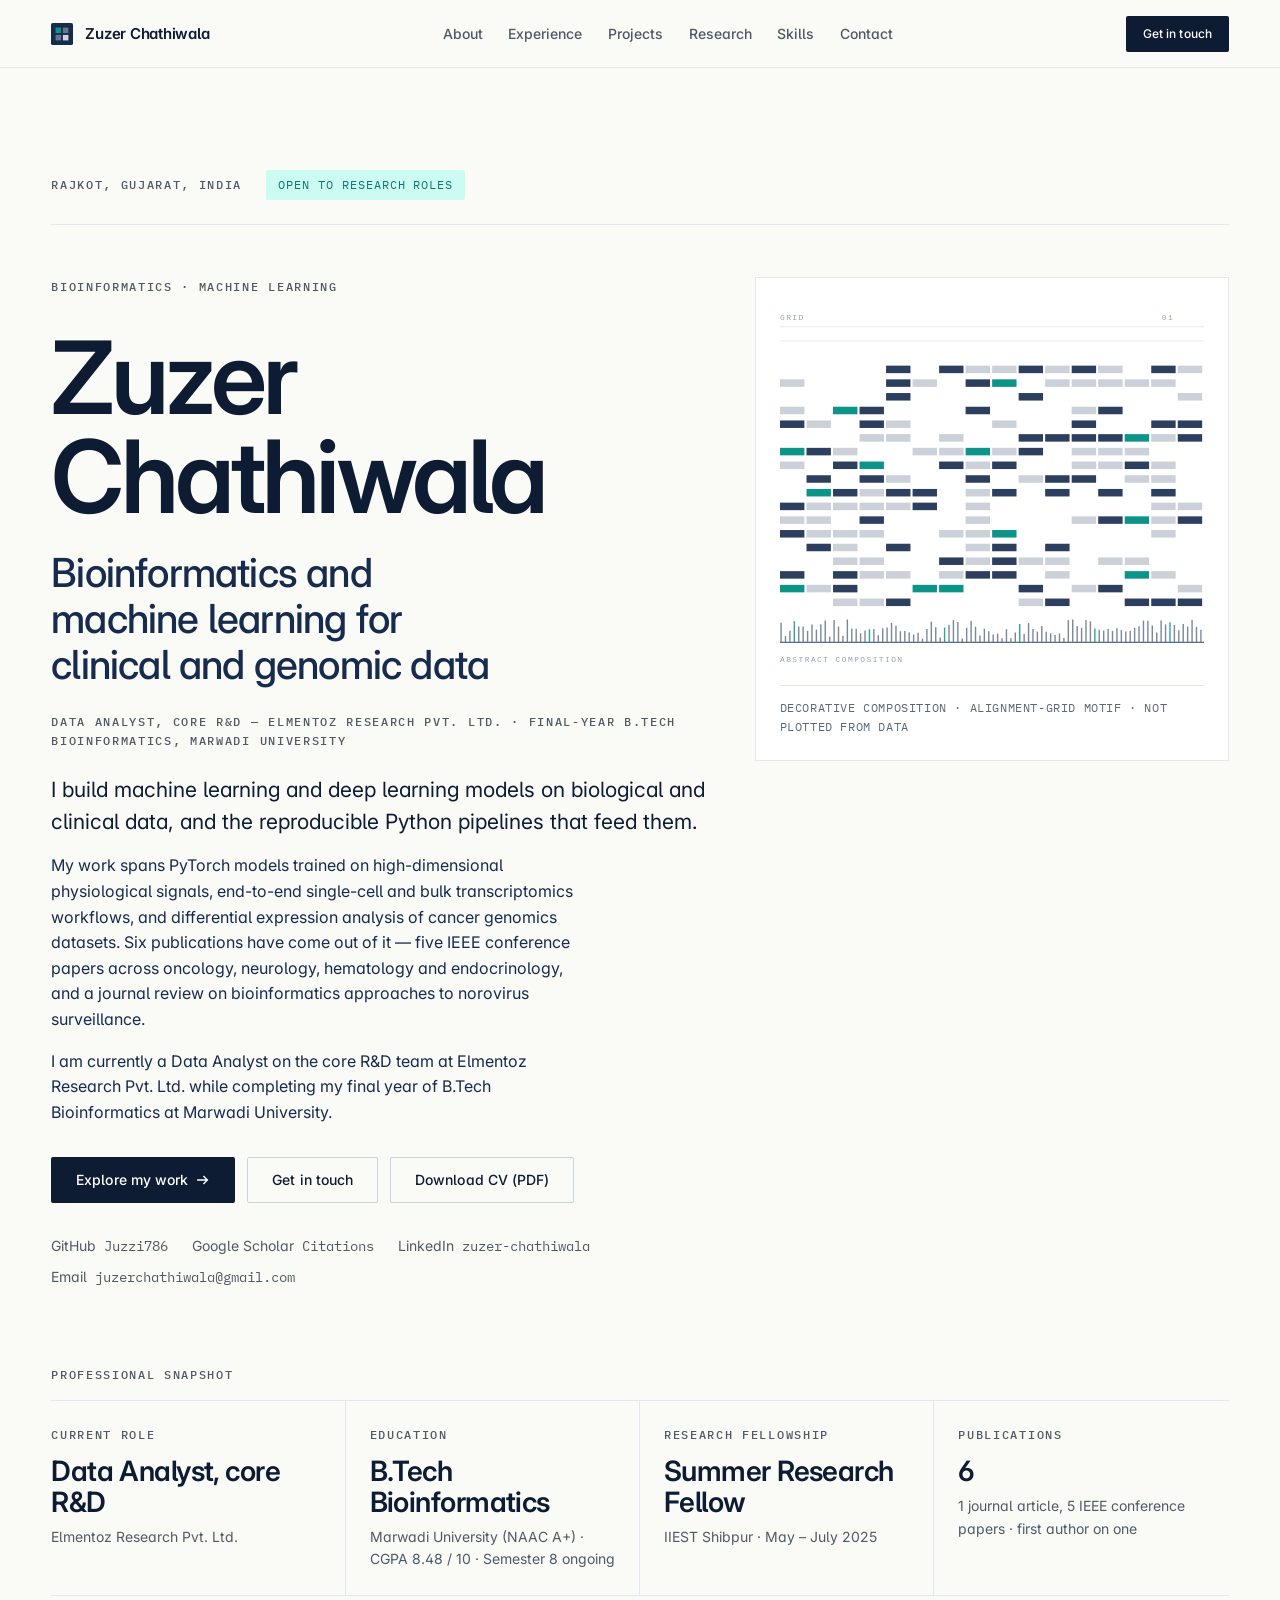
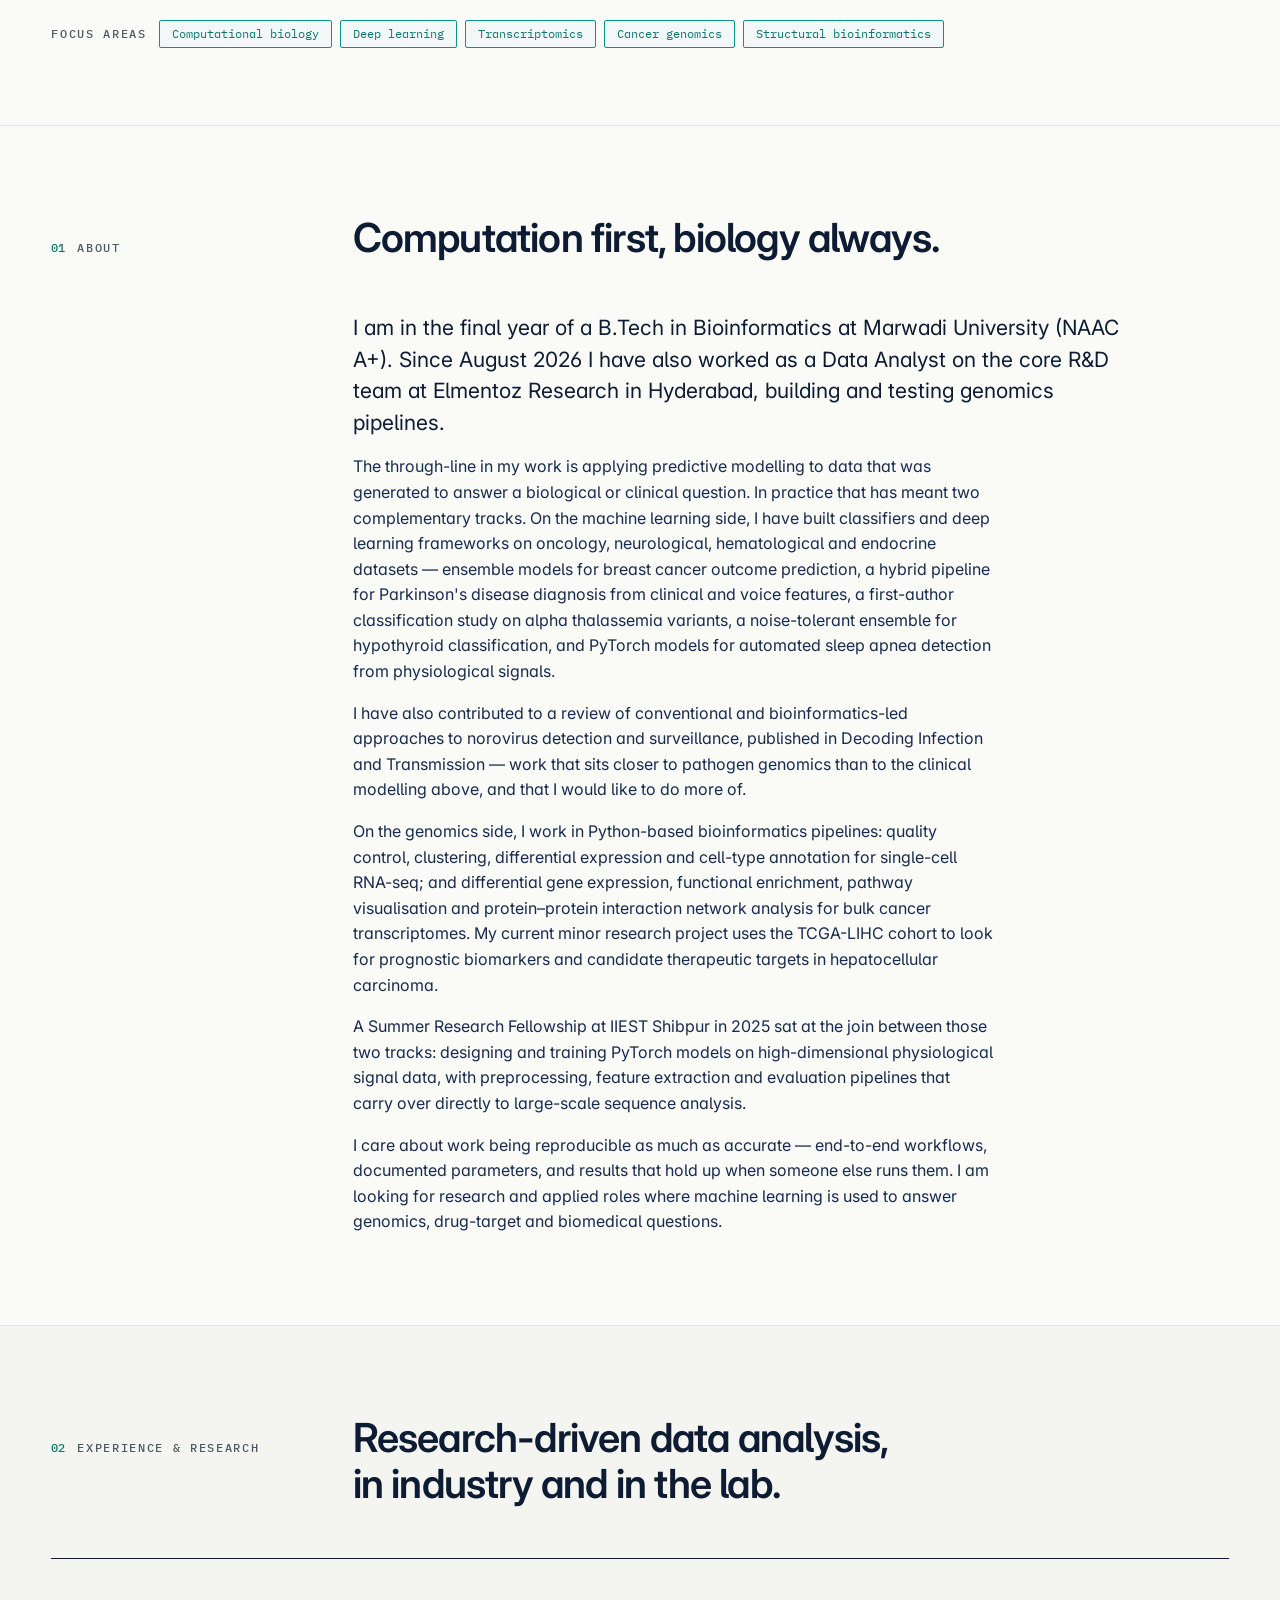
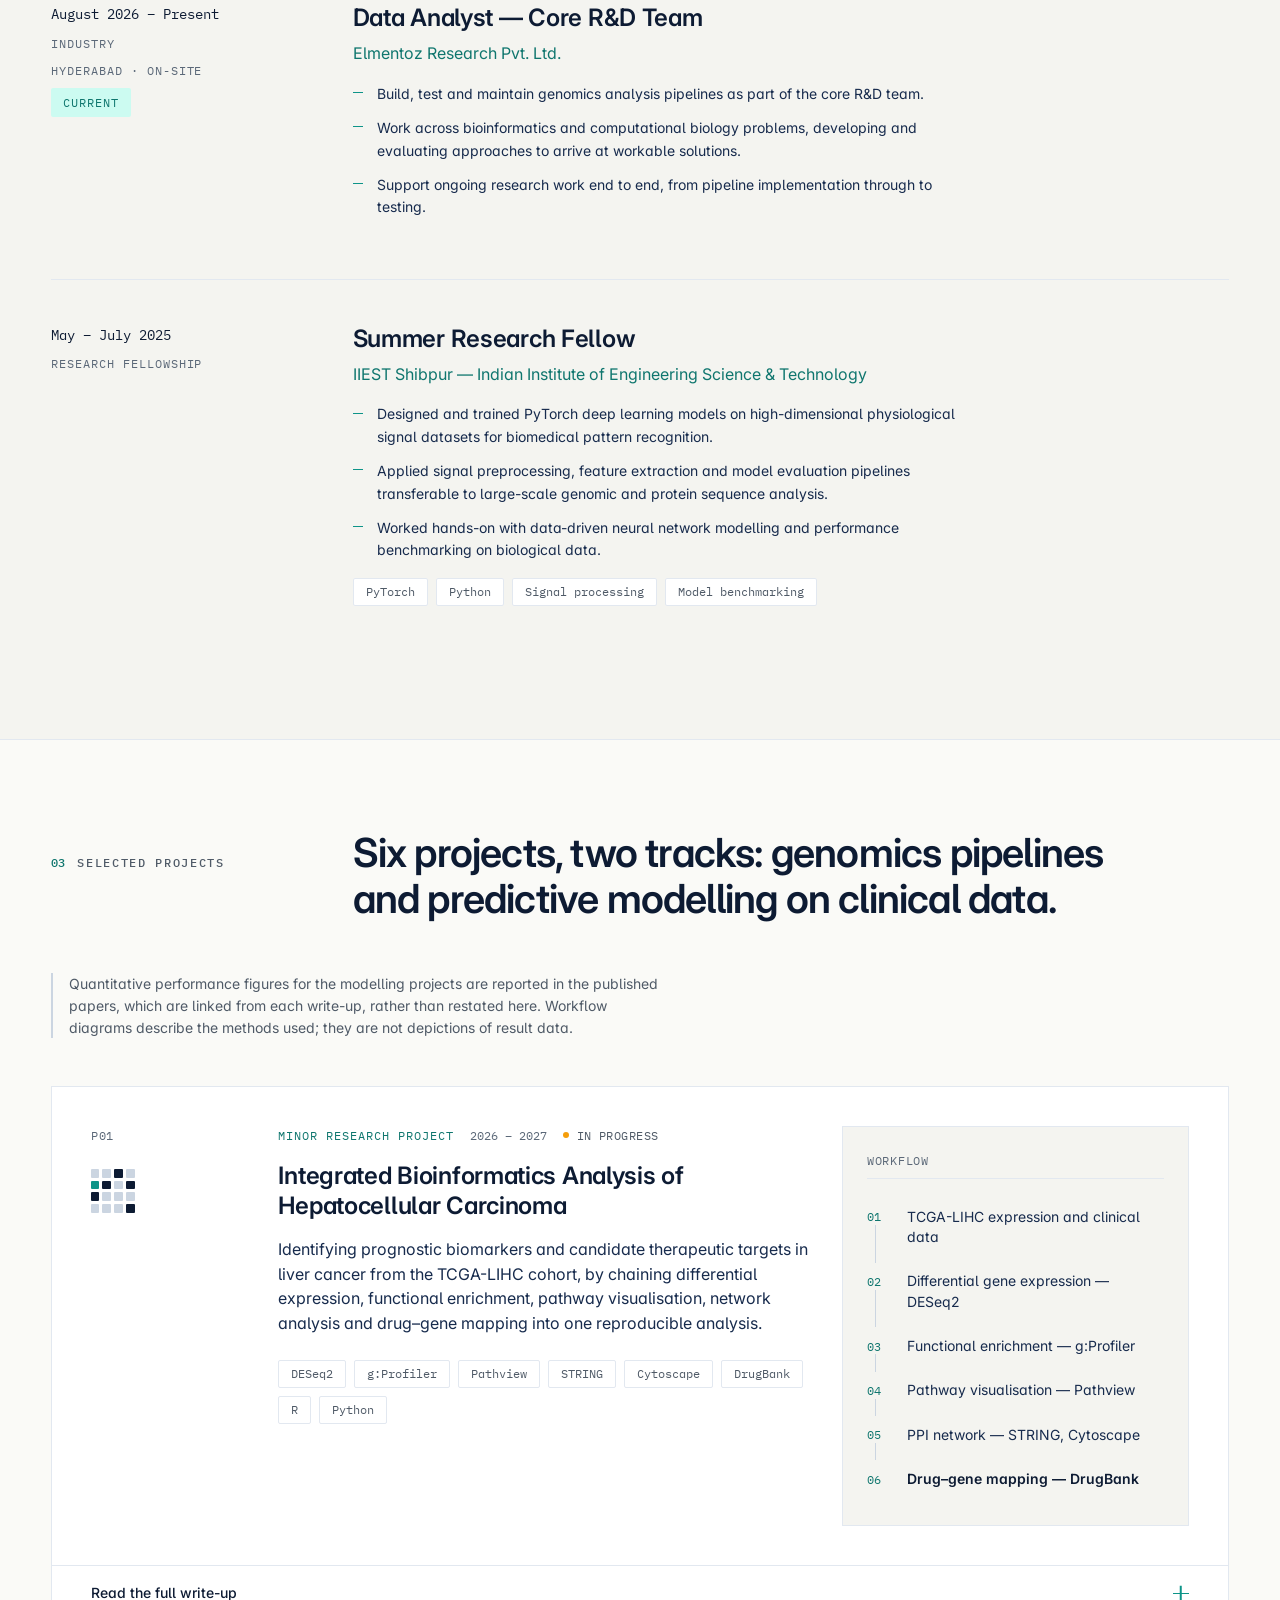
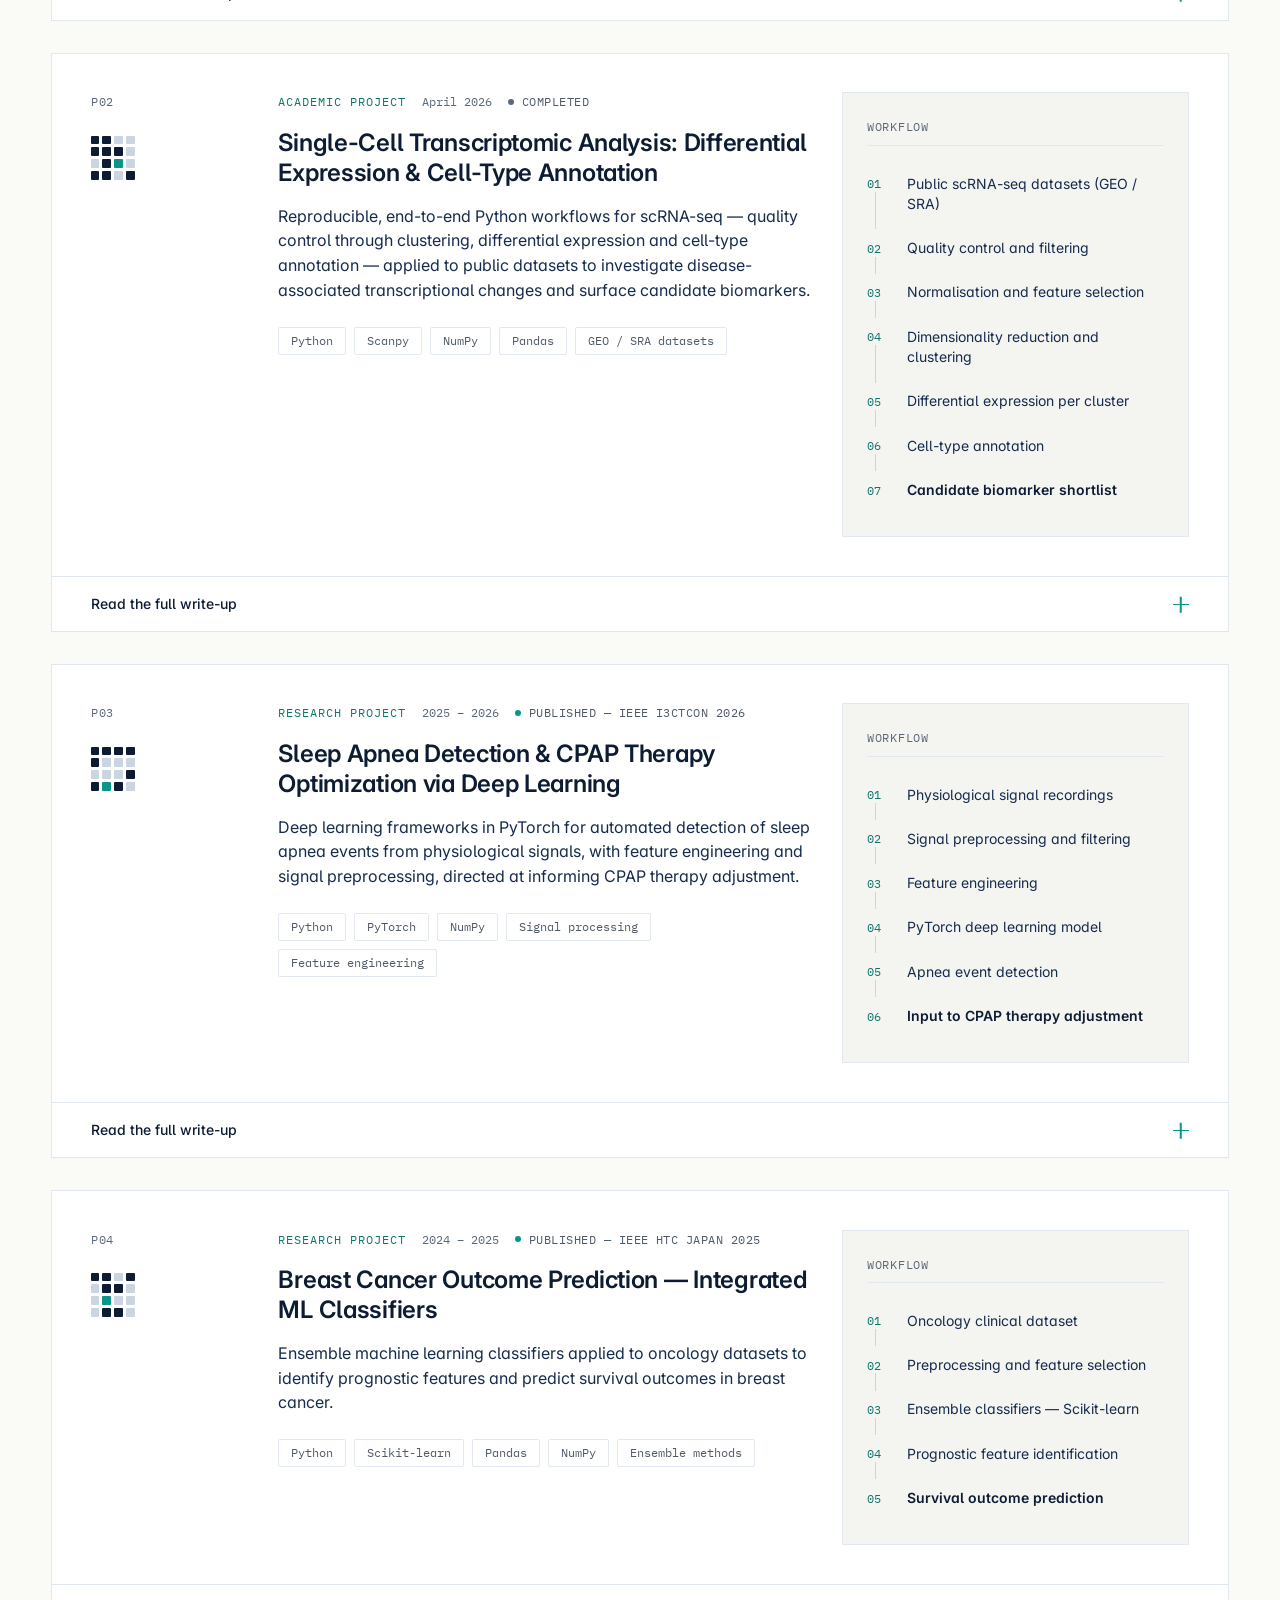
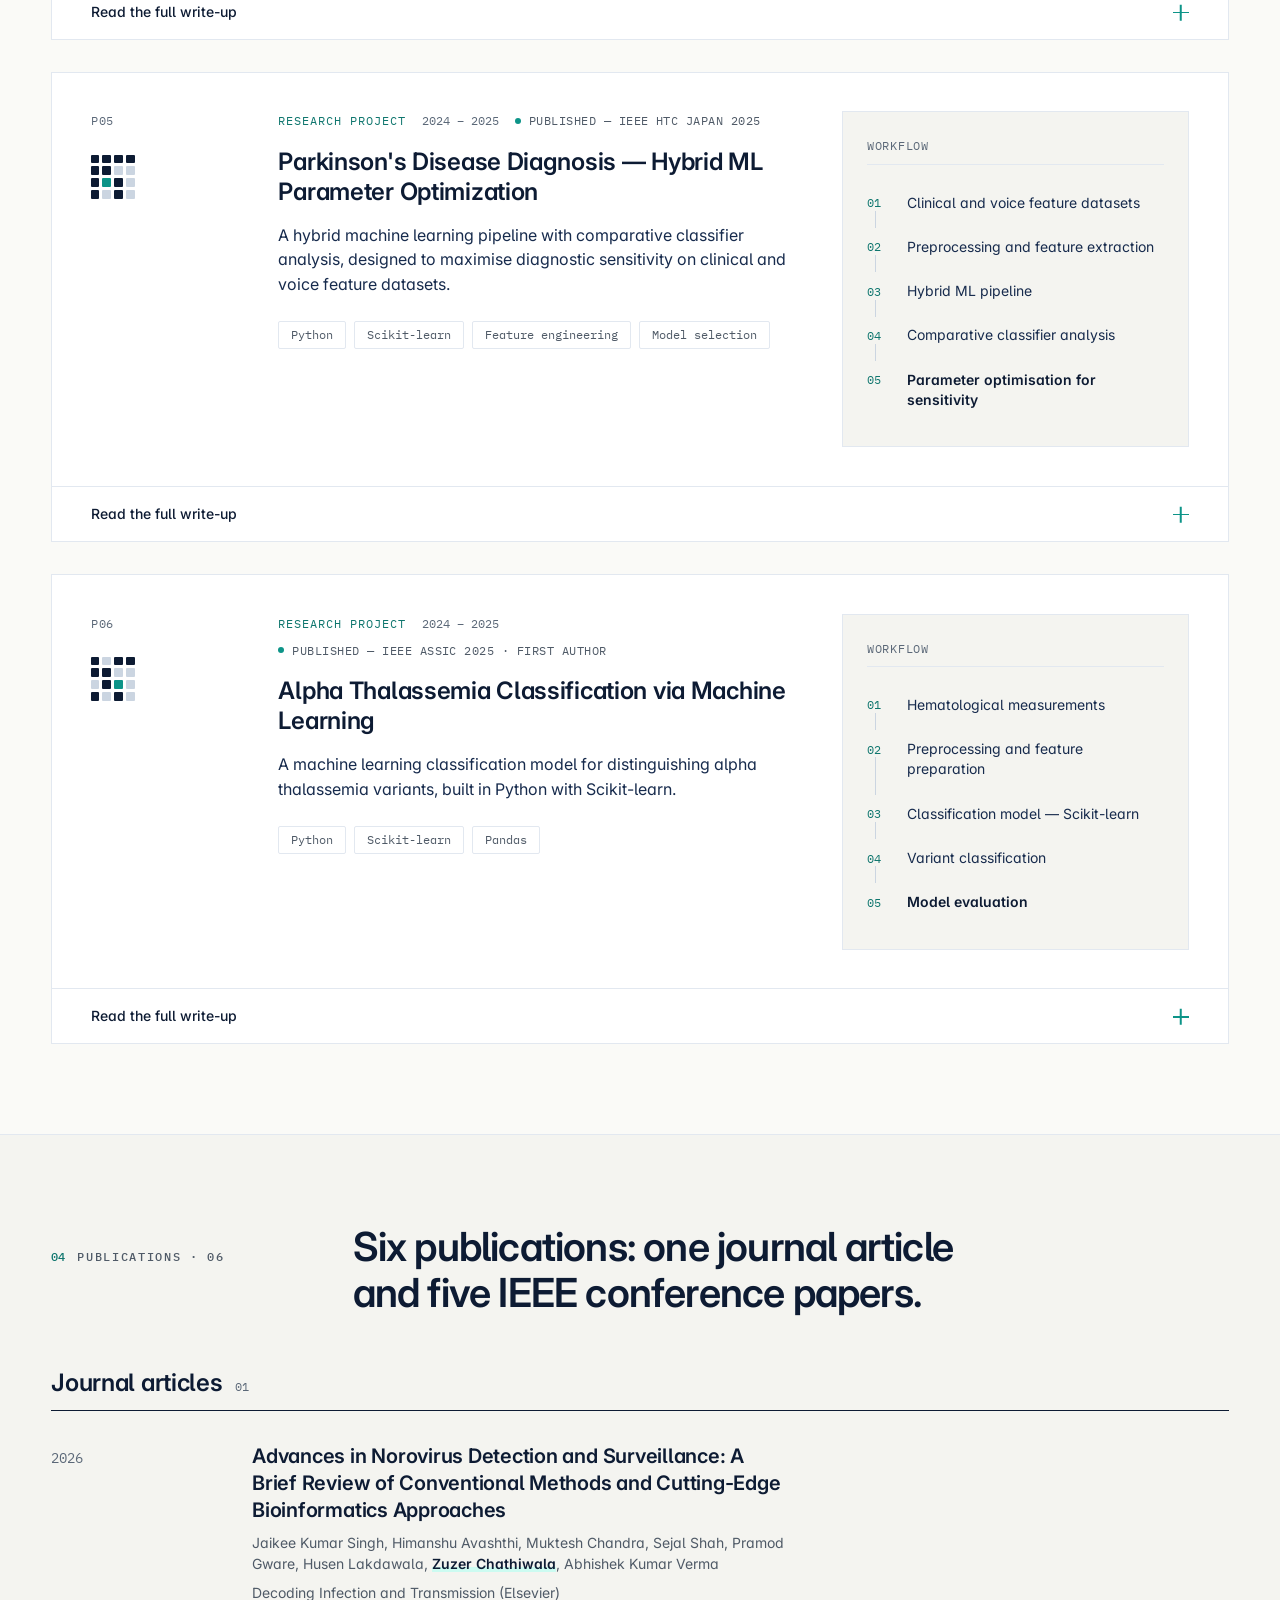
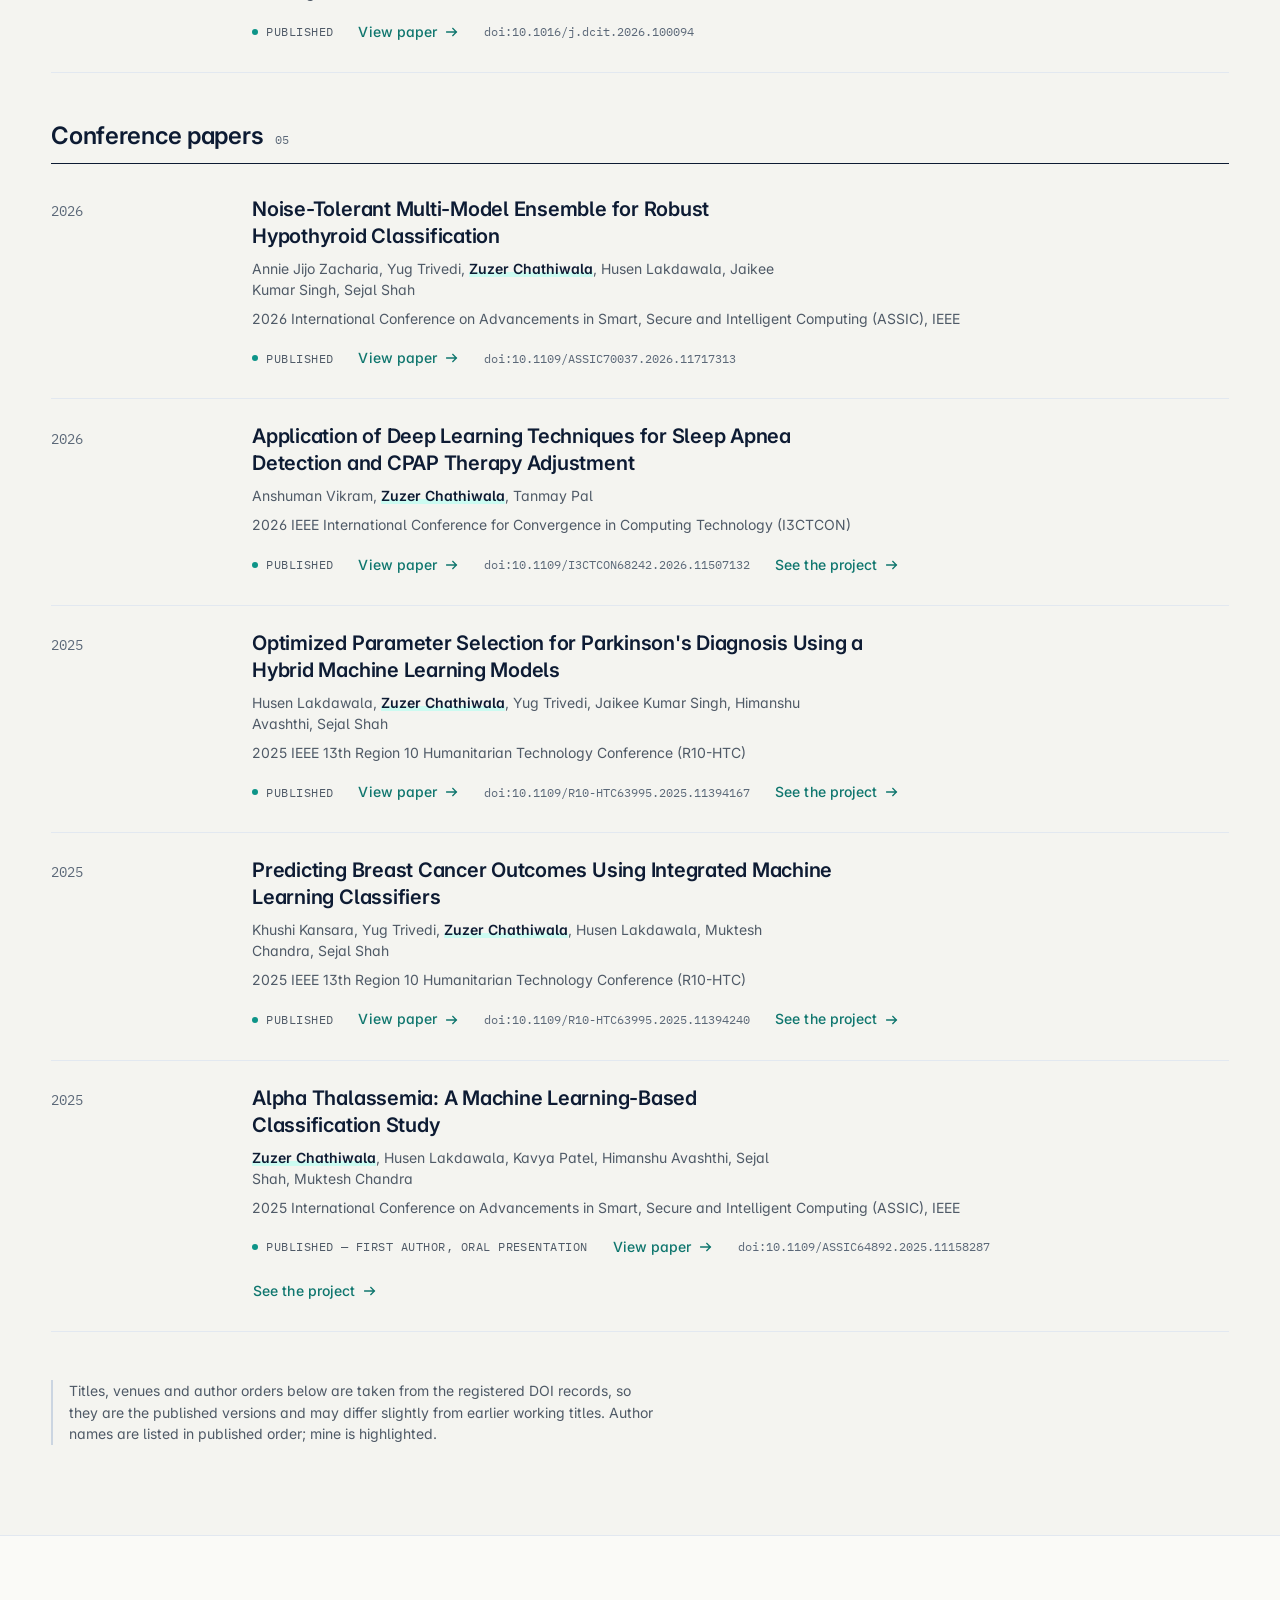
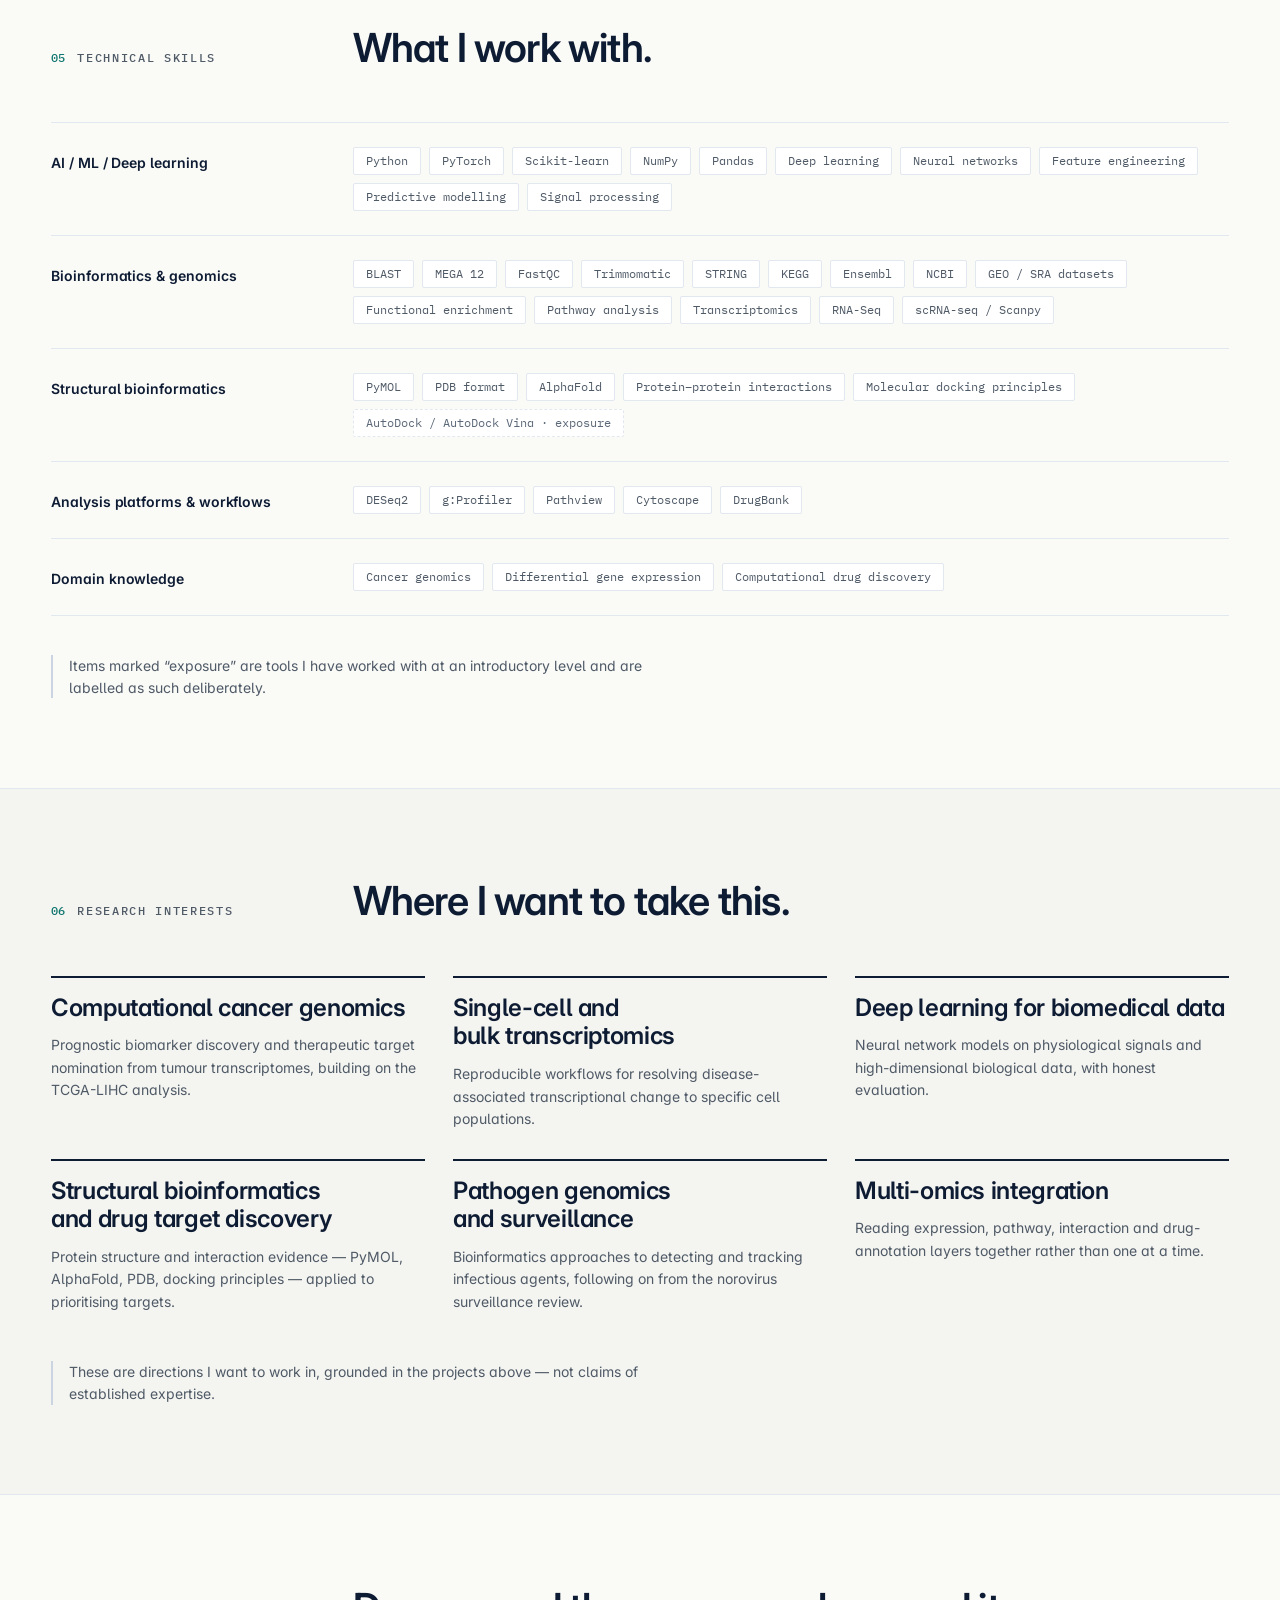
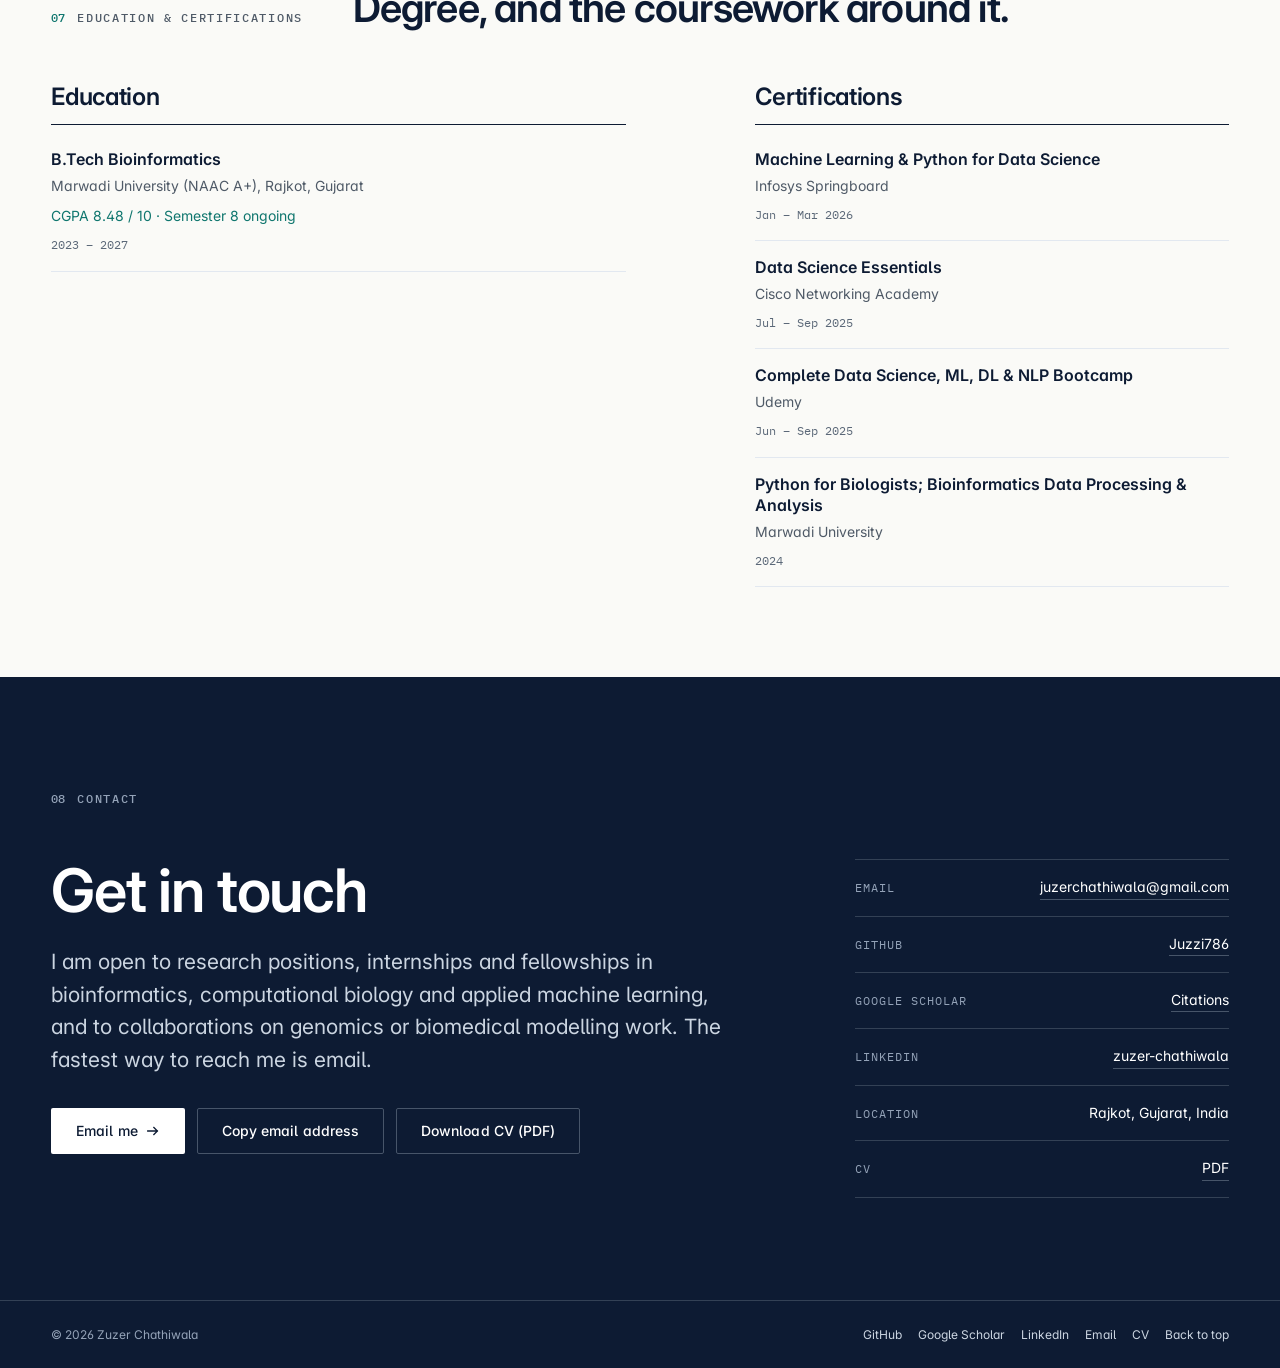
==== commit 40d47378: "changed" ====
--- a/index.html
+++ b/index.html
@@ -405,7 +405,7 @@
     </div><div class="snapshot__item">
       <span class="snapshot__key label">Education</span>
       <p class="snapshot__value">B.Tech Bioinformatics</p>
-      <p class="snapshot__detail">Marwadi University (NAAC A+) · CGPA 8.54 / 10 · Semester 7 ongoing</p>
+      <p class="snapshot__detail">Marwadi University (NAAC A+) · CGPA 8.48 / 10 · Semester 8 ongoing</p>
     </div><div class="snapshot__item">
       <span class="snapshot__key label">Research fellowship</span>
       <p class="snapshot__value">Summer Research Fellow</p>
@@ -434,7 +434,7 @@
       </div>
     </header>
     <div class="about__grid">
-      <div class="about__body prose"><p>I am in the final year of a B.Tech in Bioinformatics at Marwadi University (NAAC A+), where I have kept a CGPA of 8.54 across seven semesters. Since August 2026 I have also worked as a Data Analyst on the core R&amp;D team at Elmentoz Research in Hyderabad, building and testing genomics pipelines.</p><p>The through-line in my work is applying predictive modelling to data that was generated to answer a biological or clinical question. In practice that has meant two complementary tracks. On the machine learning side, I have built classifiers and deep learning frameworks on oncology, neurological, hematological and endocrine datasets — ensemble models for breast cancer outcome prediction, a hybrid pipeline for Parkinson&#x27;s disease diagnosis from clinical and voice features, a first-author classification study on alpha thalassemia variants, a noise-tolerant ensemble for hypothyroid classification, and PyTorch models for automated sleep apnea detection from physiological signals.</p><p>I have also contributed to a review of conventional and bioinformatics-led approaches to norovirus detection and surveillance, published in Decoding Infection and Transmission — work that sits closer to pathogen genomics than to the clinical modelling above, and that I would like to do more of.</p><p>On the genomics side, I work in Python-based bioinformatics pipelines: quality control, clustering, differential expression and cell-type annotation for single-cell RNA-seq; and differential gene expression, functional enrichment, pathway visualisation and protein–protein interaction network analysis for bulk cancer transcriptomes. My current minor research project uses the TCGA-LIHC cohort to look for prognostic biomarkers and candidate therapeutic targets in hepatocellular carcinoma.</p><p>A Summer Research Fellowship at IIEST Shibpur in 2025 sat at the join between those two tracks: designing and training PyTorch models on high-dimensional physiological signal data, with preprocessing, feature extraction and evaluation pipelines that carry over directly to large-scale sequence analysis.</p><p>I care about work being reproducible as much as accurate — end-to-end workflows, documented parameters, and results that hold up when someone else runs them. I am looking for research and applied roles where machine learning is used to answer genomics, drug-target and biomedical questions.</p></div>
+      <div class="about__body prose"><p>I am in the final year of a B.Tech in Bioinformatics at Marwadi University (NAAC A+). Since August 2026 I have also worked as a Data Analyst on the core R&amp;D team at Elmentoz Research in Hyderabad, building and testing genomics pipelines.</p><p>The through-line in my work is applying predictive modelling to data that was generated to answer a biological or clinical question. In practice that has meant two complementary tracks. On the machine learning side, I have built classifiers and deep learning frameworks on oncology, neurological, hematological and endocrine datasets — ensemble models for breast cancer outcome prediction, a hybrid pipeline for Parkinson&#x27;s disease diagnosis from clinical and voice features, a first-author classification study on alpha thalassemia variants, a noise-tolerant ensemble for hypothyroid classification, and PyTorch models for automated sleep apnea detection from physiological signals.</p><p>I have also contributed to a review of conventional and bioinformatics-led approaches to norovirus detection and surveillance, published in Decoding Infection and Transmission — work that sits closer to pathogen genomics than to the clinical modelling above, and that I would like to do more of.</p><p>On the genomics side, I work in Python-based bioinformatics pipelines: quality control, clustering, differential expression and cell-type annotation for single-cell RNA-seq; and differential gene expression, functional enrichment, pathway visualisation and protein–protein interaction network analysis for bulk cancer transcriptomes. My current minor research project uses the TCGA-LIHC cohort to look for prognostic biomarkers and candidate therapeutic targets in hepatocellular carcinoma.</p><p>A Summer Research Fellowship at IIEST Shibpur in 2025 sat at the join between those two tracks: designing and training PyTorch models on high-dimensional physiological signal data, with preprocessing, feature extraction and evaluation pipelines that carry over directly to large-scale sequence analysis.</p><p>I care about work being reproducible as much as accurate — end-to-end workflows, documented parameters, and results that hold up when someone else runs them. I am looking for research and applied roles where machine learning is used to answer genomics, drug-target and biomedical questions.</p></div>
     </div>
   </div>
 </section>
@@ -1020,8 +1020,8 @@
         <div class="edu-item">
       <p class="edu-item__name">B.Tech Bioinformatics</p>
       <p class="edu-item__org">Marwadi University (NAAC A+), Rajkot, Gujarat</p>
-      <p class="edu-item__detail">CGPA 8.54 / 10 · Semester 7 ongoing</p>
-      <span class="edu-item__period">2023 – Present</span>
+      <p class="edu-item__detail">CGPA 8.48 / 10 · Semester 8 ongoing</p>
+      <span class="edu-item__period">2023 – 2027</span>
     </div>
       </div>
       <div class="edu-col edu-col--certs">
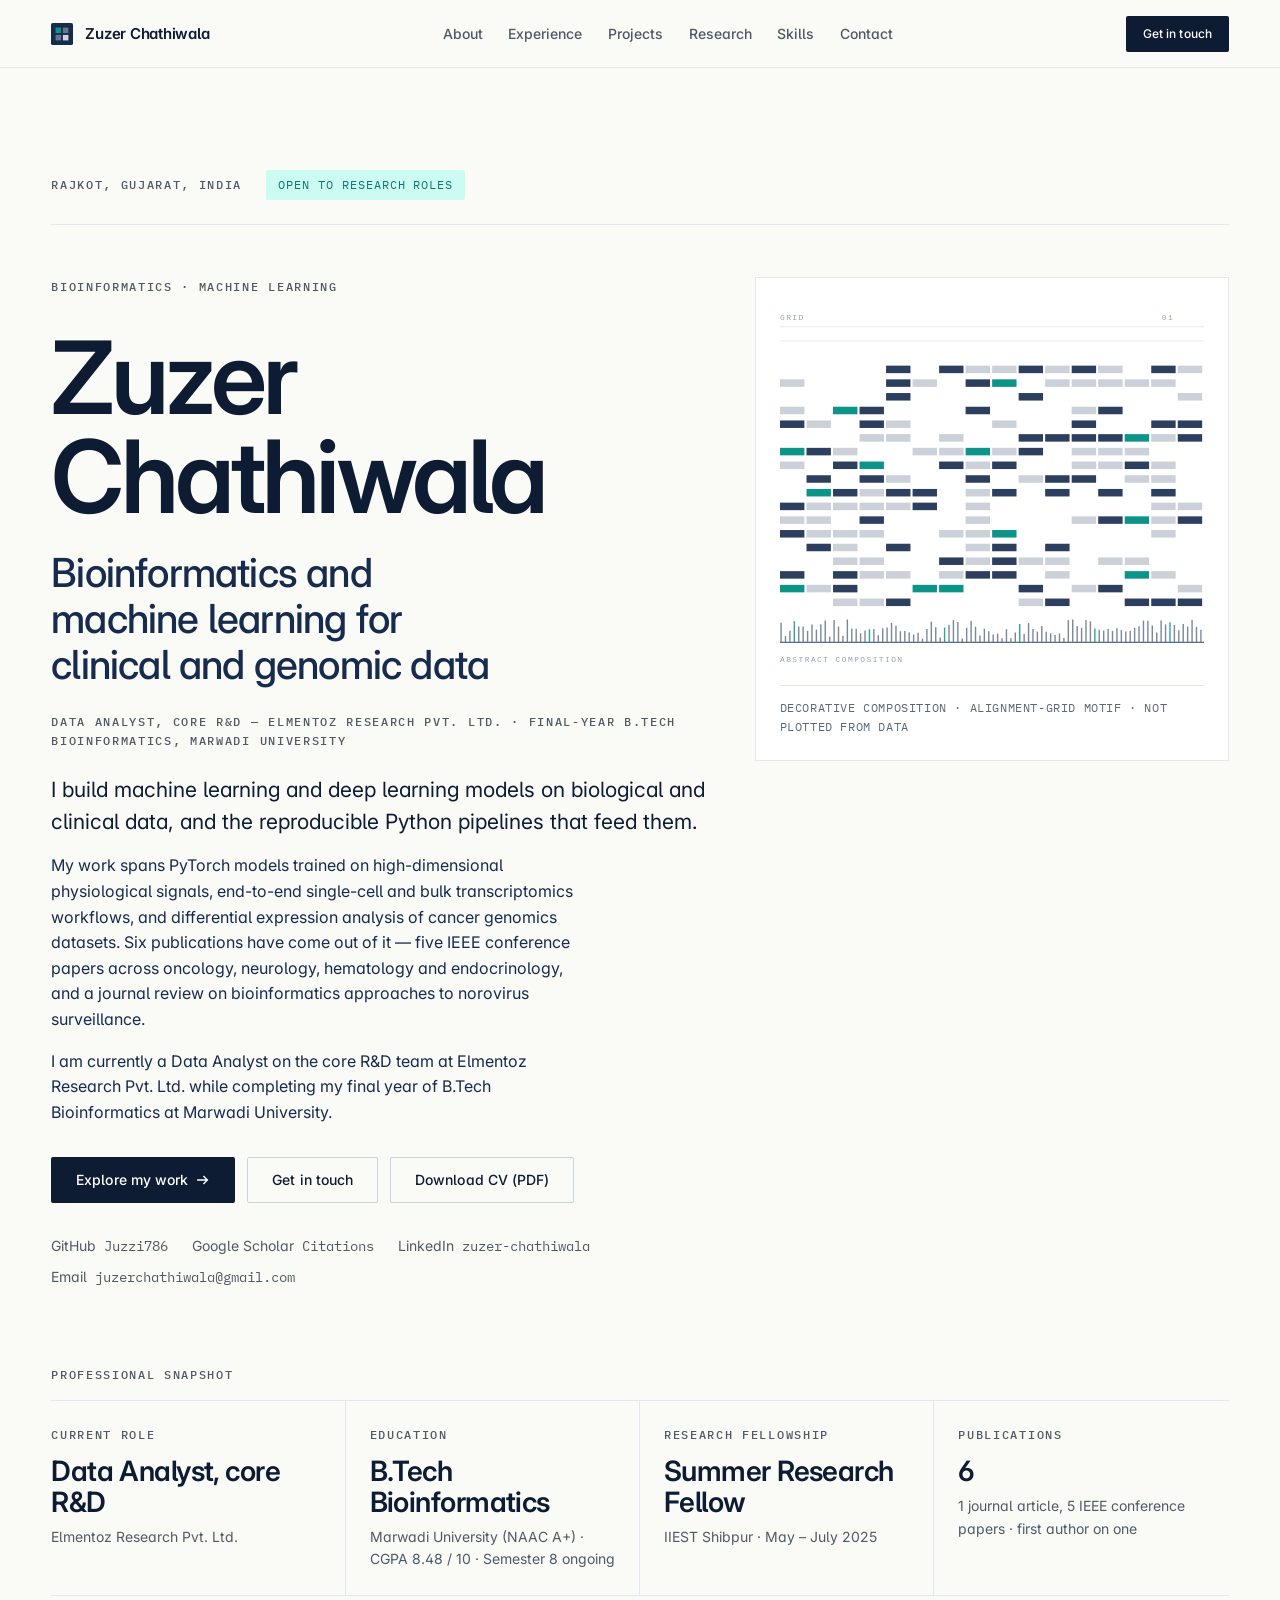
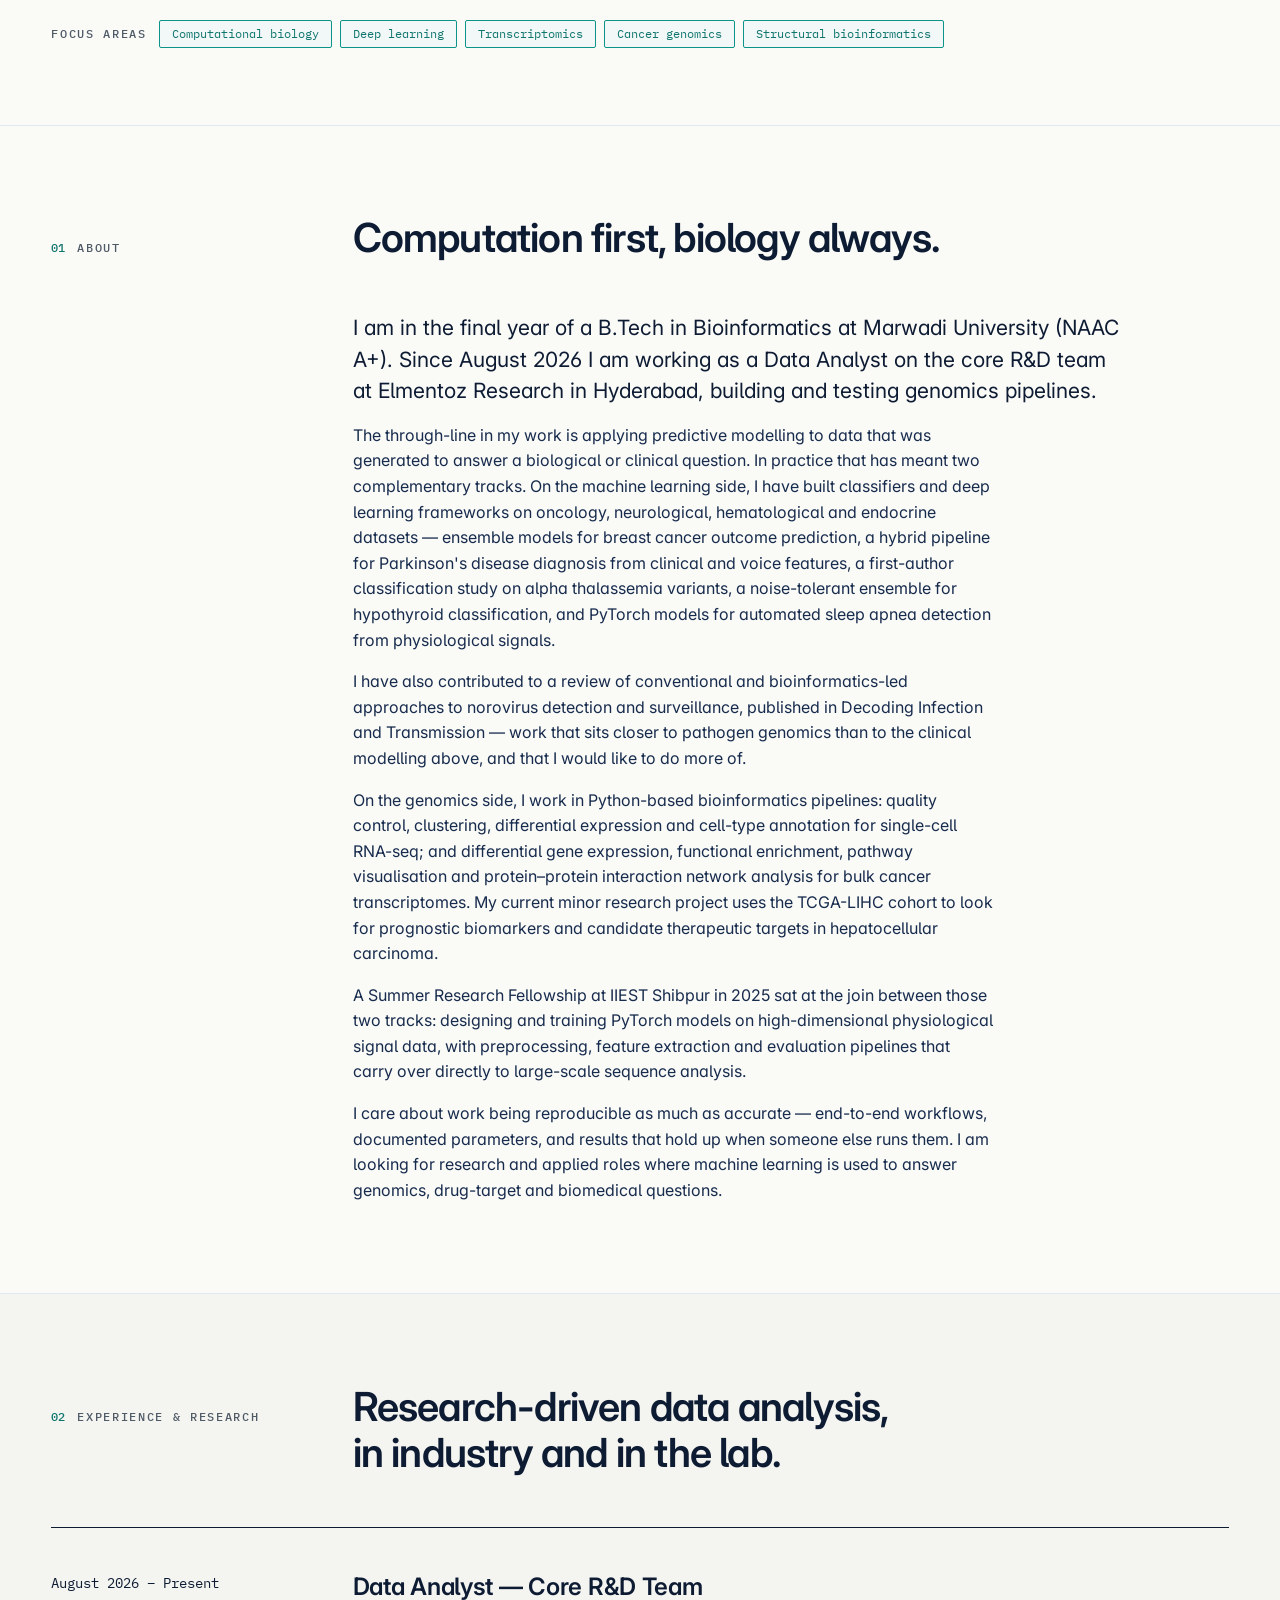
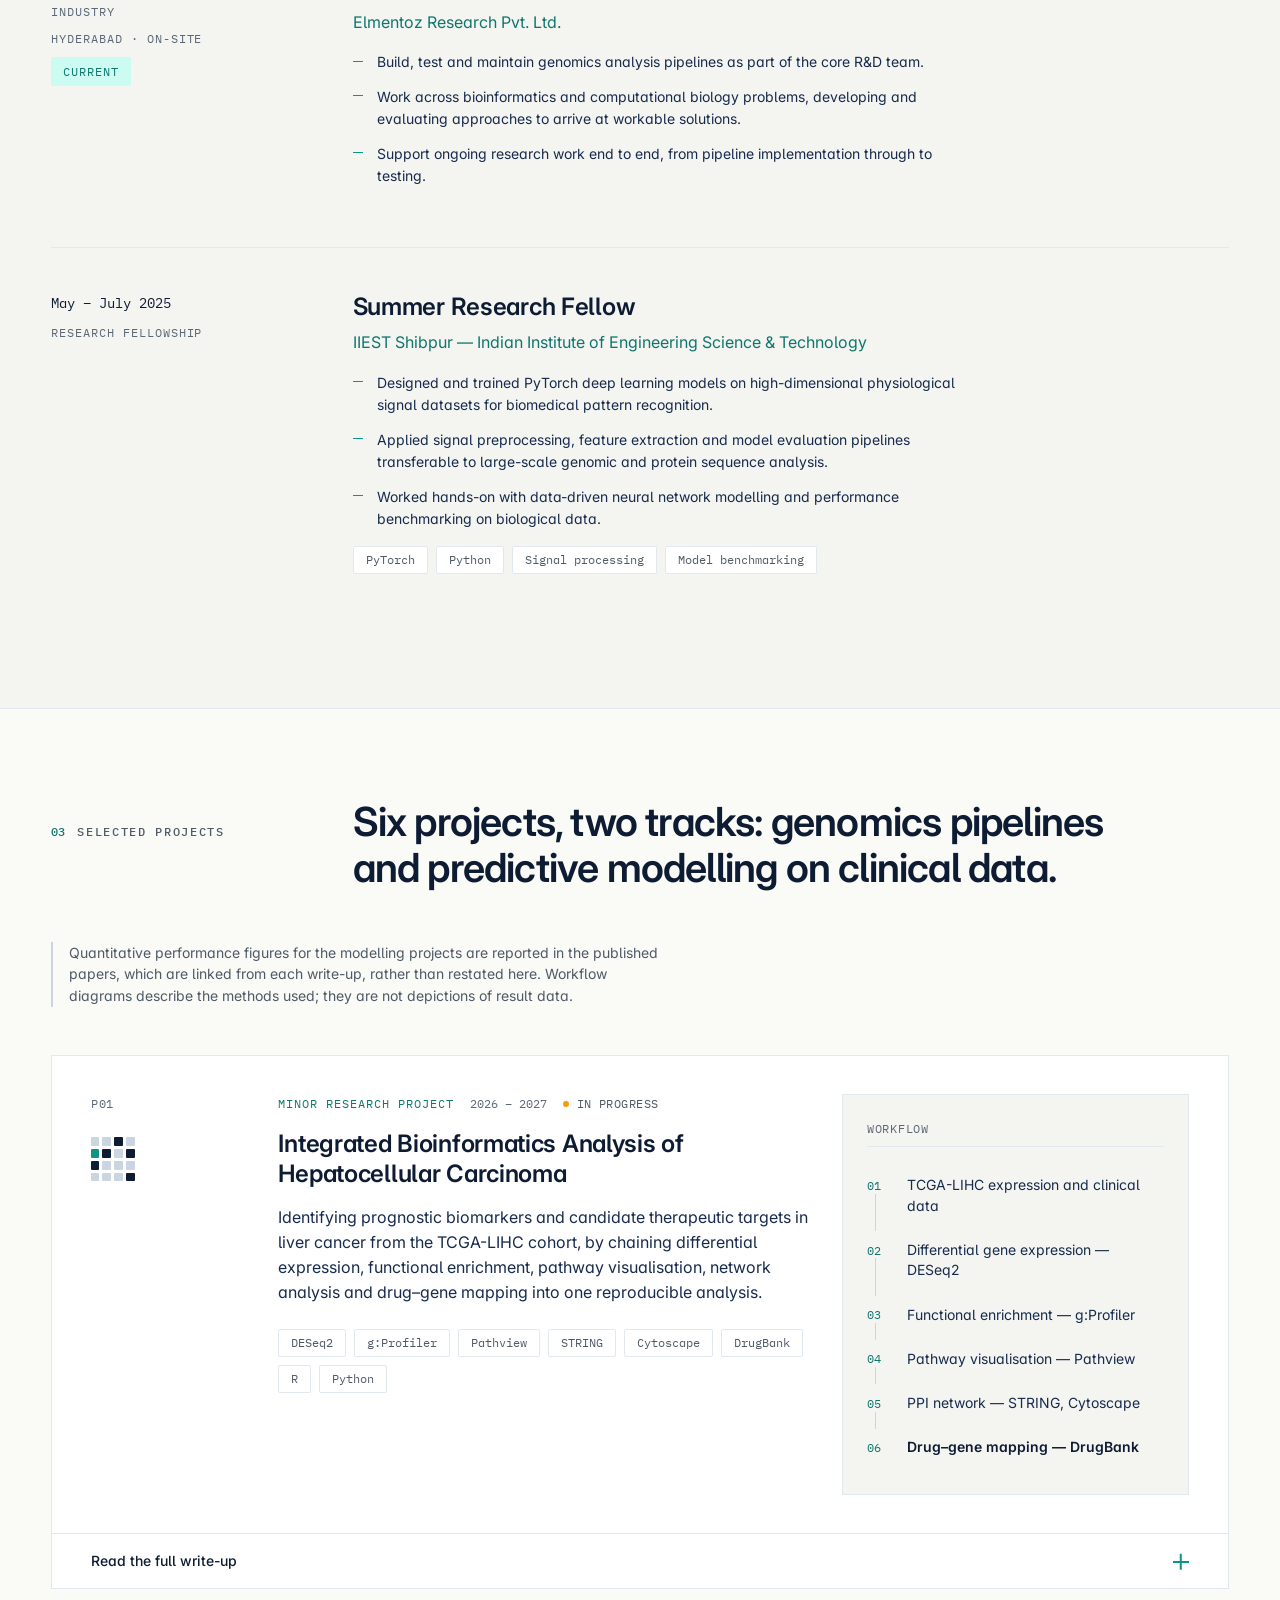
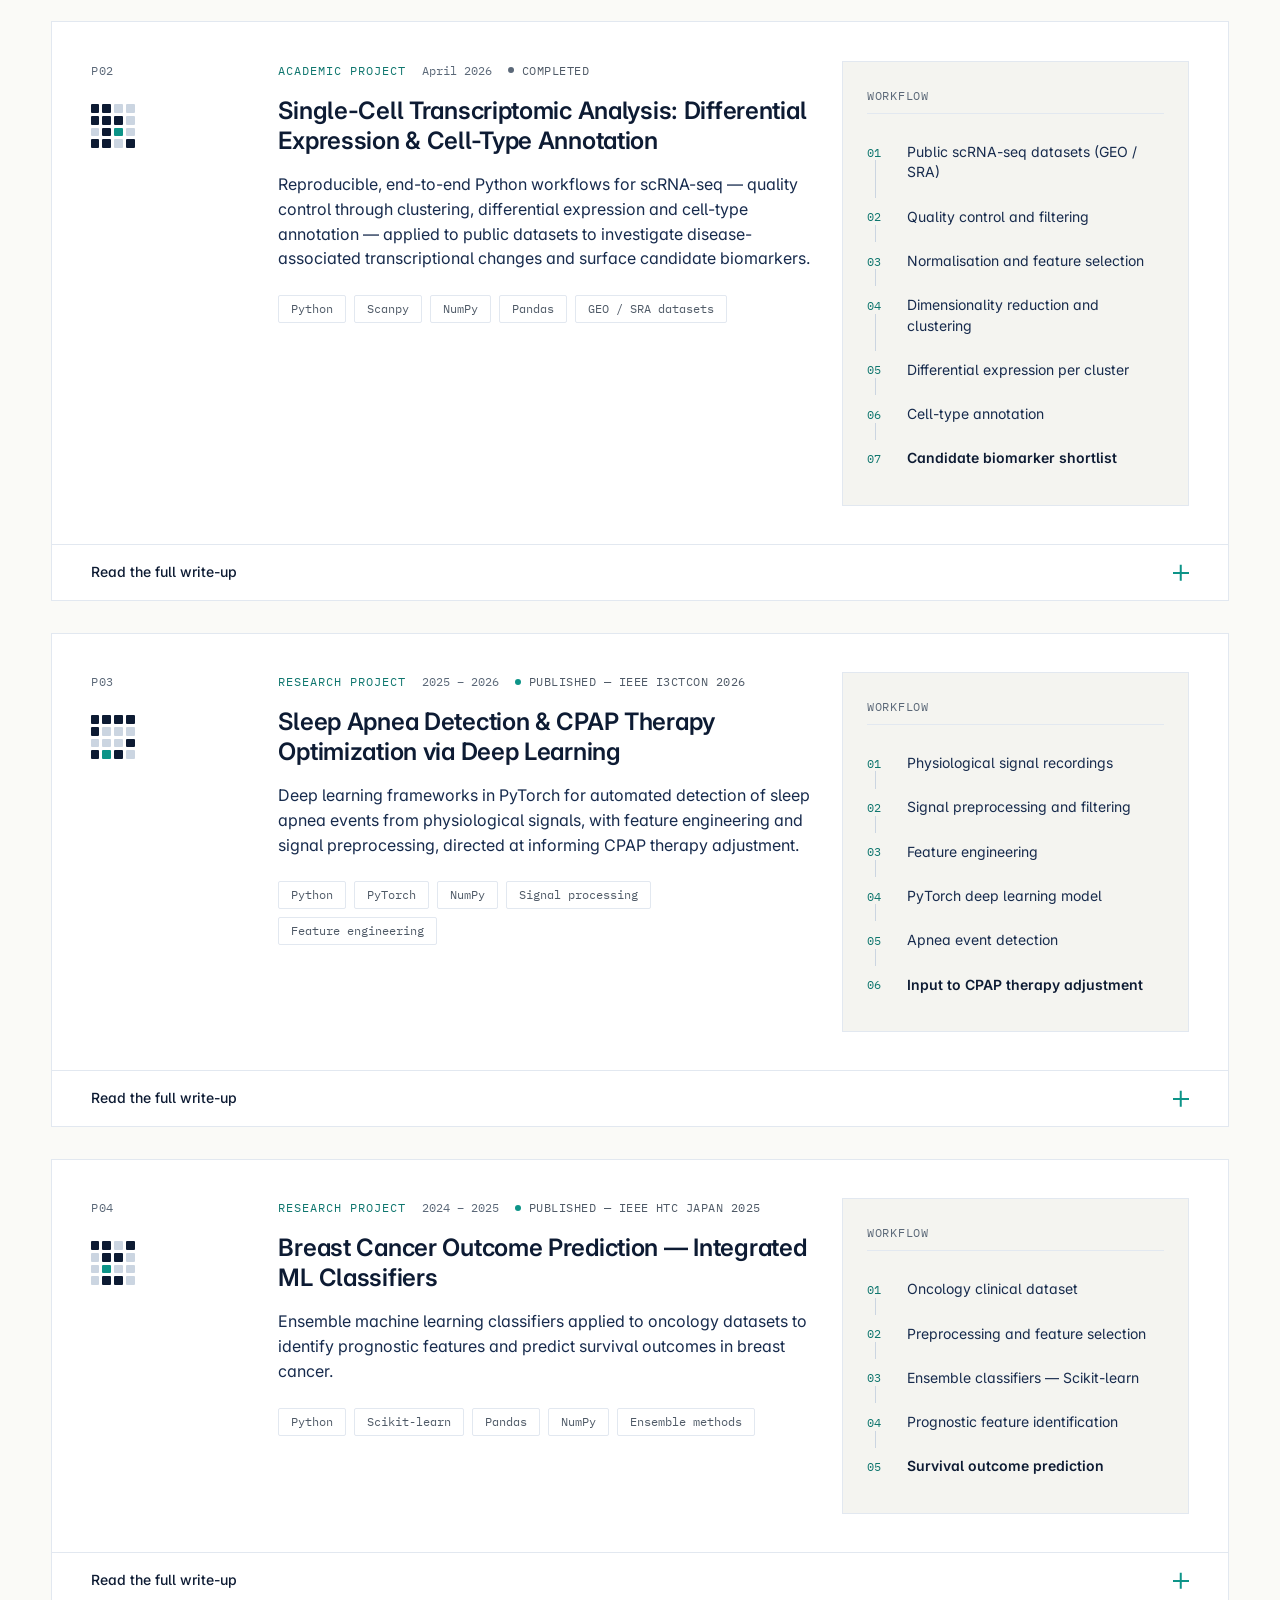
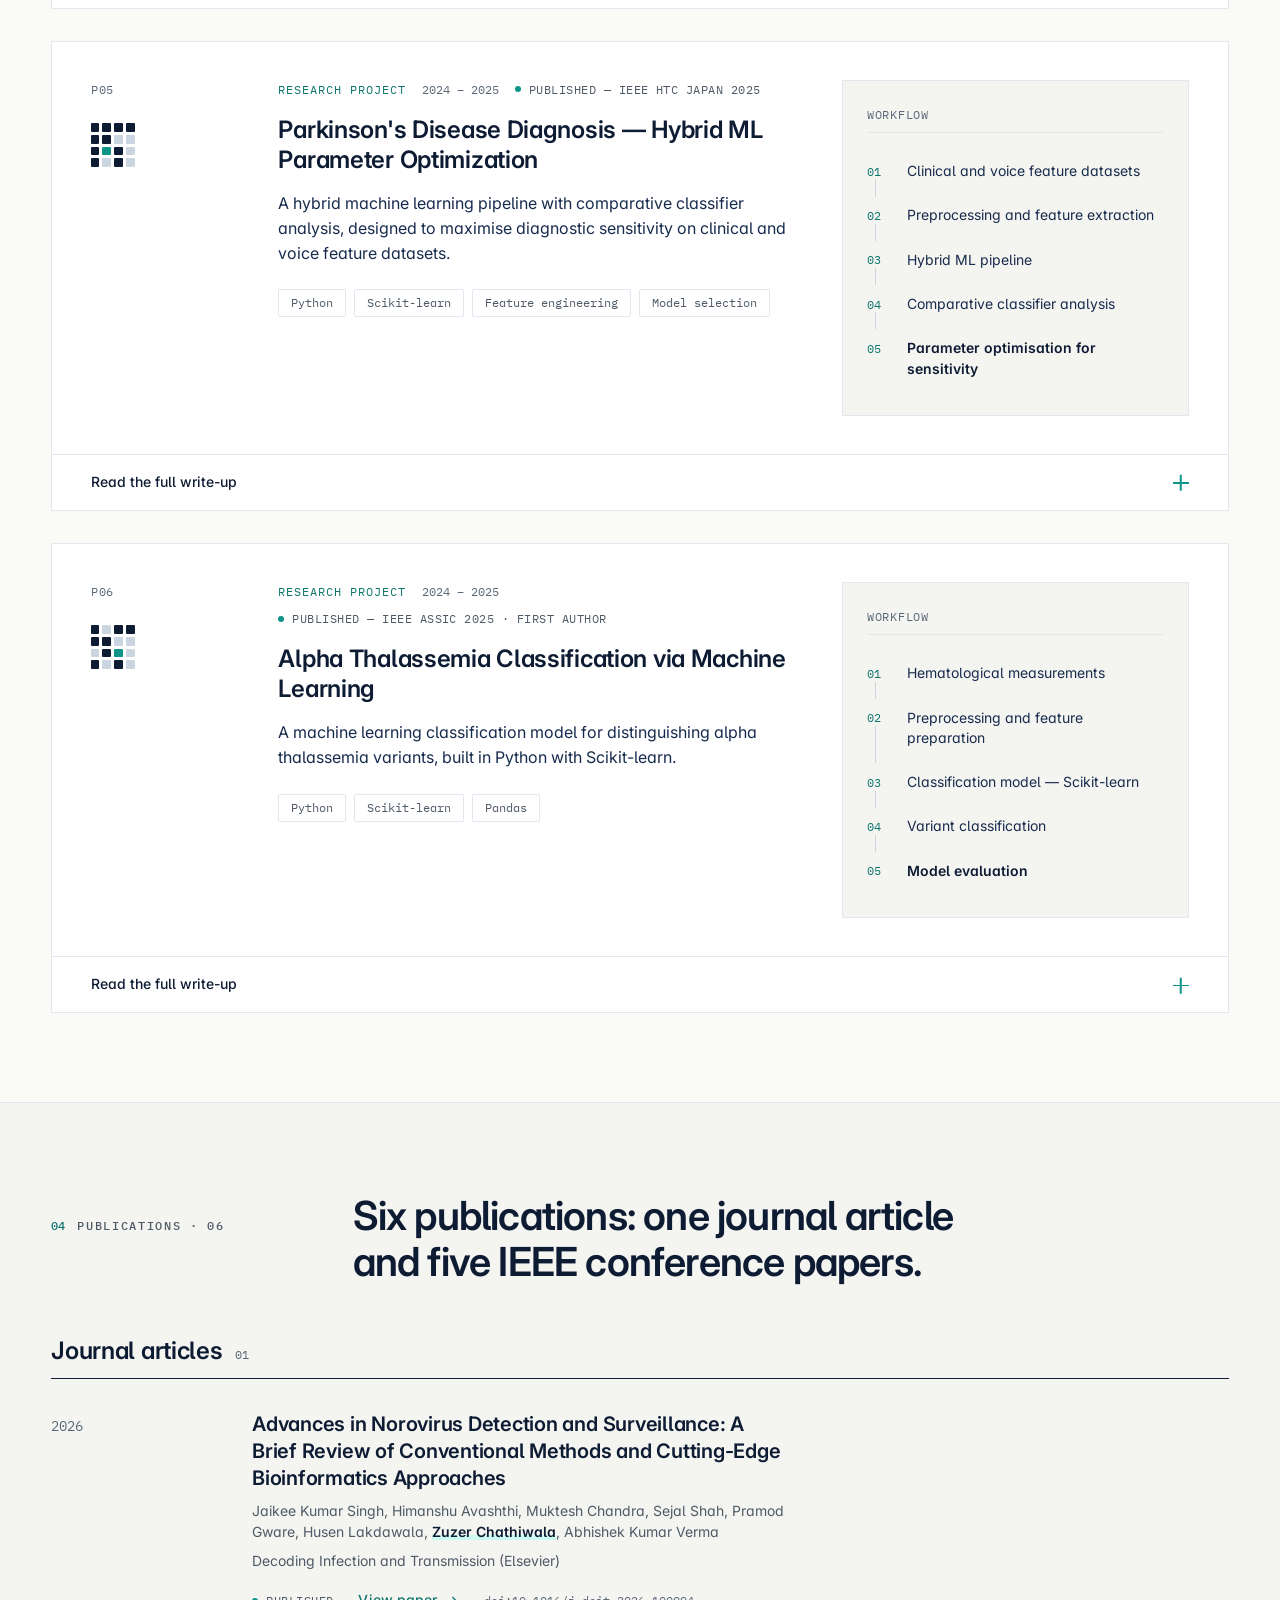
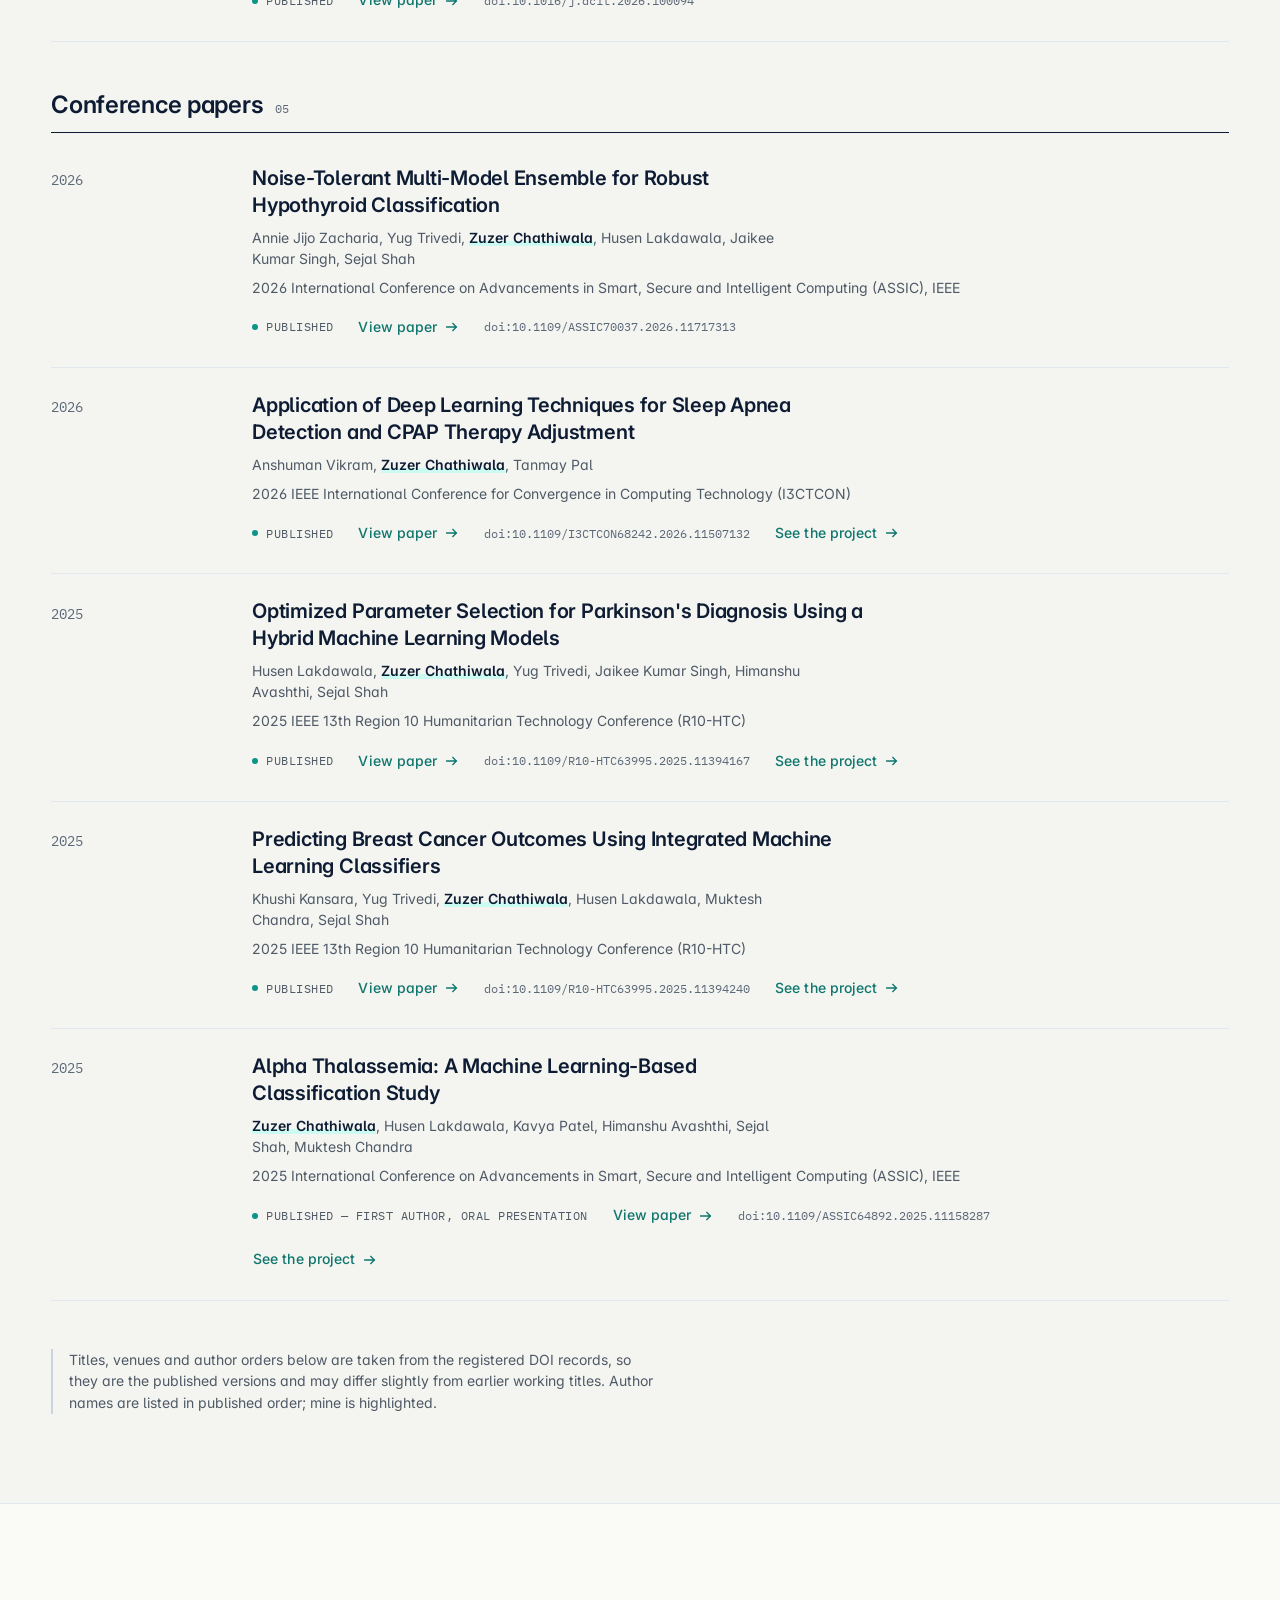
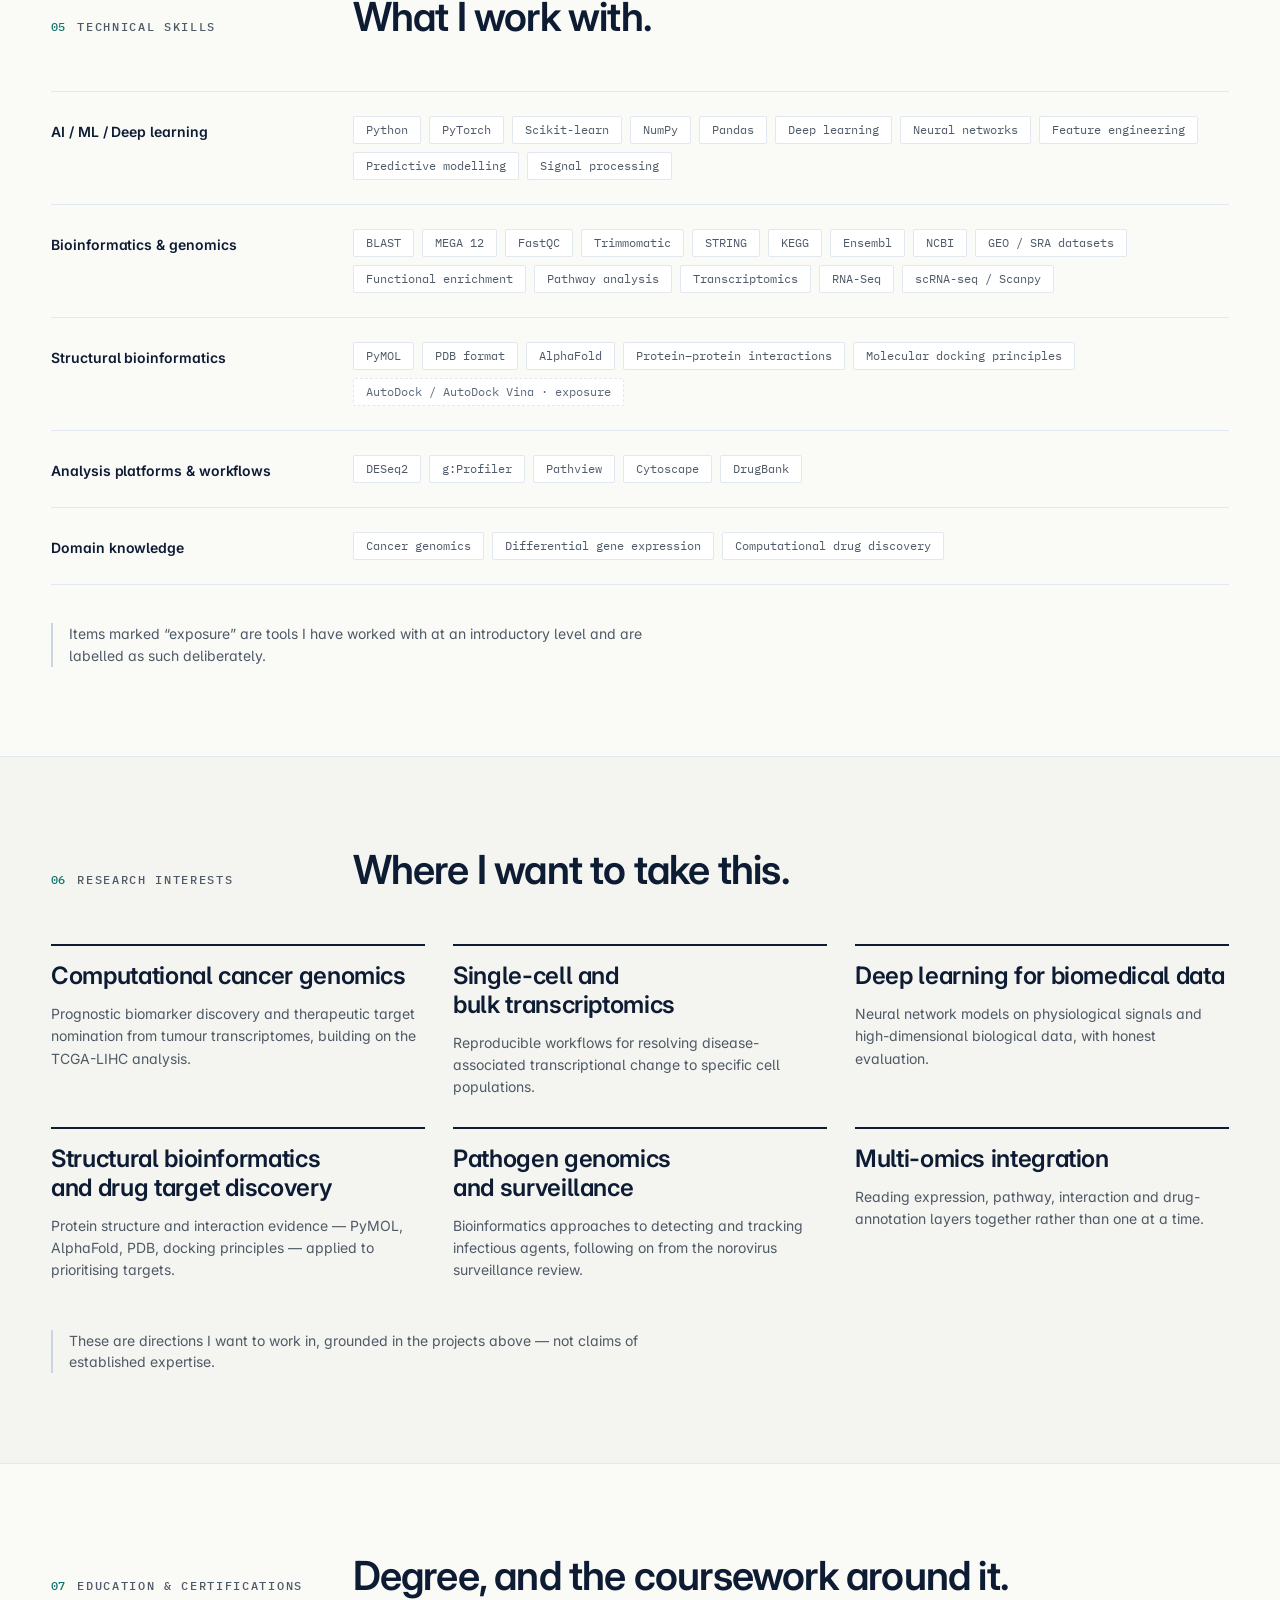
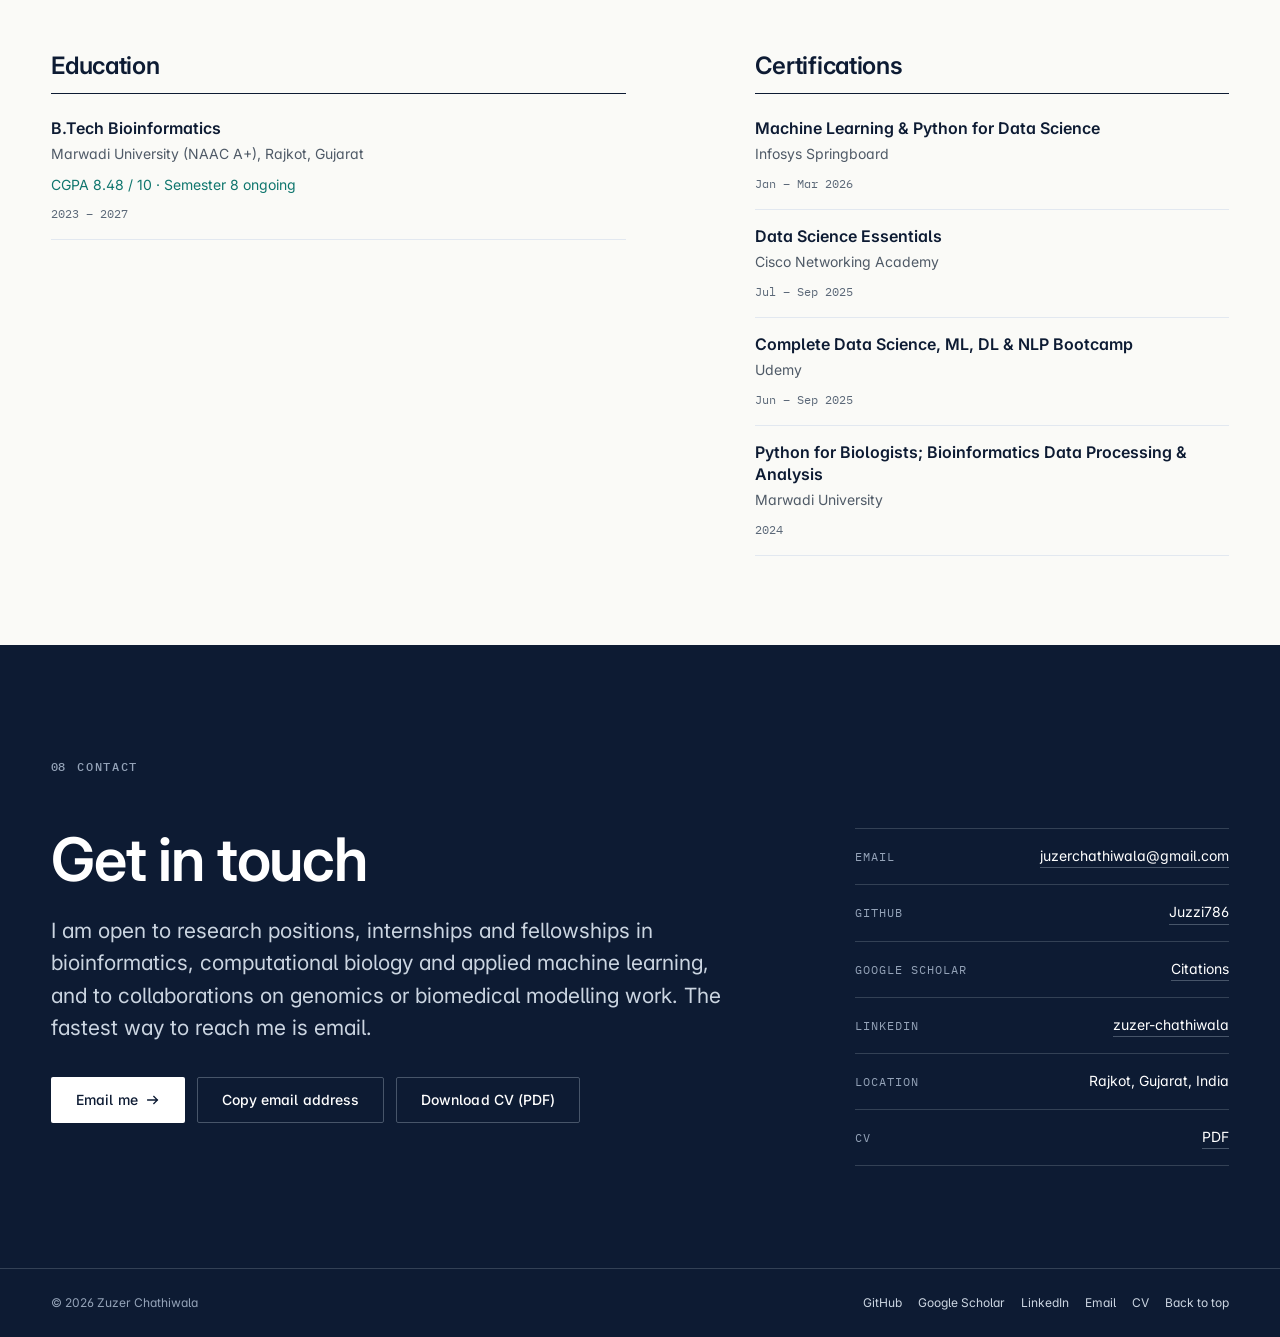
==== commit 702fd9b7: "minor changed" ====
--- a/index.html
+++ b/index.html
@@ -434,7 +434,7 @@
       </div>
     </header>
     <div class="about__grid">
-      <div class="about__body prose"><p>I am in the final year of a B.Tech in Bioinformatics at Marwadi University (NAAC A+). Since August 2026 I have also worked as a Data Analyst on the core R&amp;D team at Elmentoz Research in Hyderabad, building and testing genomics pipelines.</p><p>The through-line in my work is applying predictive modelling to data that was generated to answer a biological or clinical question. In practice that has meant two complementary tracks. On the machine learning side, I have built classifiers and deep learning frameworks on oncology, neurological, hematological and endocrine datasets — ensemble models for breast cancer outcome prediction, a hybrid pipeline for Parkinson&#x27;s disease diagnosis from clinical and voice features, a first-author classification study on alpha thalassemia variants, a noise-tolerant ensemble for hypothyroid classification, and PyTorch models for automated sleep apnea detection from physiological signals.</p><p>I have also contributed to a review of conventional and bioinformatics-led approaches to norovirus detection and surveillance, published in Decoding Infection and Transmission — work that sits closer to pathogen genomics than to the clinical modelling above, and that I would like to do more of.</p><p>On the genomics side, I work in Python-based bioinformatics pipelines: quality control, clustering, differential expression and cell-type annotation for single-cell RNA-seq; and differential gene expression, functional enrichment, pathway visualisation and protein–protein interaction network analysis for bulk cancer transcriptomes. My current minor research project uses the TCGA-LIHC cohort to look for prognostic biomarkers and candidate therapeutic targets in hepatocellular carcinoma.</p><p>A Summer Research Fellowship at IIEST Shibpur in 2025 sat at the join between those two tracks: designing and training PyTorch models on high-dimensional physiological signal data, with preprocessing, feature extraction and evaluation pipelines that carry over directly to large-scale sequence analysis.</p><p>I care about work being reproducible as much as accurate — end-to-end workflows, documented parameters, and results that hold up when someone else runs them. I am looking for research and applied roles where machine learning is used to answer genomics, drug-target and biomedical questions.</p></div>
+      <div class="about__body prose"><p>I am in the final year of a B.Tech in Bioinformatics at Marwadi University (NAAC A+). Since August 2026 I am working as a Data Analyst on the core R&amp;D team at Elmentoz Research in Hyderabad, building and testing genomics pipelines.</p><p>The through-line in my work is applying predictive modelling to data that was generated to answer a biological or clinical question. In practice that has meant two complementary tracks. On the machine learning side, I have built classifiers and deep learning frameworks on oncology, neurological, hematological and endocrine datasets — ensemble models for breast cancer outcome prediction, a hybrid pipeline for Parkinson&#x27;s disease diagnosis from clinical and voice features, a first-author classification study on alpha thalassemia variants, a noise-tolerant ensemble for hypothyroid classification, and PyTorch models for automated sleep apnea detection from physiological signals.</p><p>I have also contributed to a review of conventional and bioinformatics-led approaches to norovirus detection and surveillance, published in Decoding Infection and Transmission — work that sits closer to pathogen genomics than to the clinical modelling above, and that I would like to do more of.</p><p>On the genomics side, I work in Python-based bioinformatics pipelines: quality control, clustering, differential expression and cell-type annotation for single-cell RNA-seq; and differential gene expression, functional enrichment, pathway visualisation and protein–protein interaction network analysis for bulk cancer transcriptomes. My current minor research project uses the TCGA-LIHC cohort to look for prognostic biomarkers and candidate therapeutic targets in hepatocellular carcinoma.</p><p>A Summer Research Fellowship at IIEST Shibpur in 2025 sat at the join between those two tracks: designing and training PyTorch models on high-dimensional physiological signal data, with preprocessing, feature extraction and evaluation pipelines that carry over directly to large-scale sequence analysis.</p><p>I care about work being reproducible as much as accurate — end-to-end workflows, documented parameters, and results that hold up when someone else runs them. I am looking for research and applied roles where machine learning is used to answer genomics, drug-target and biomedical questions.</p></div>
     </div>
   </div>
 </section>
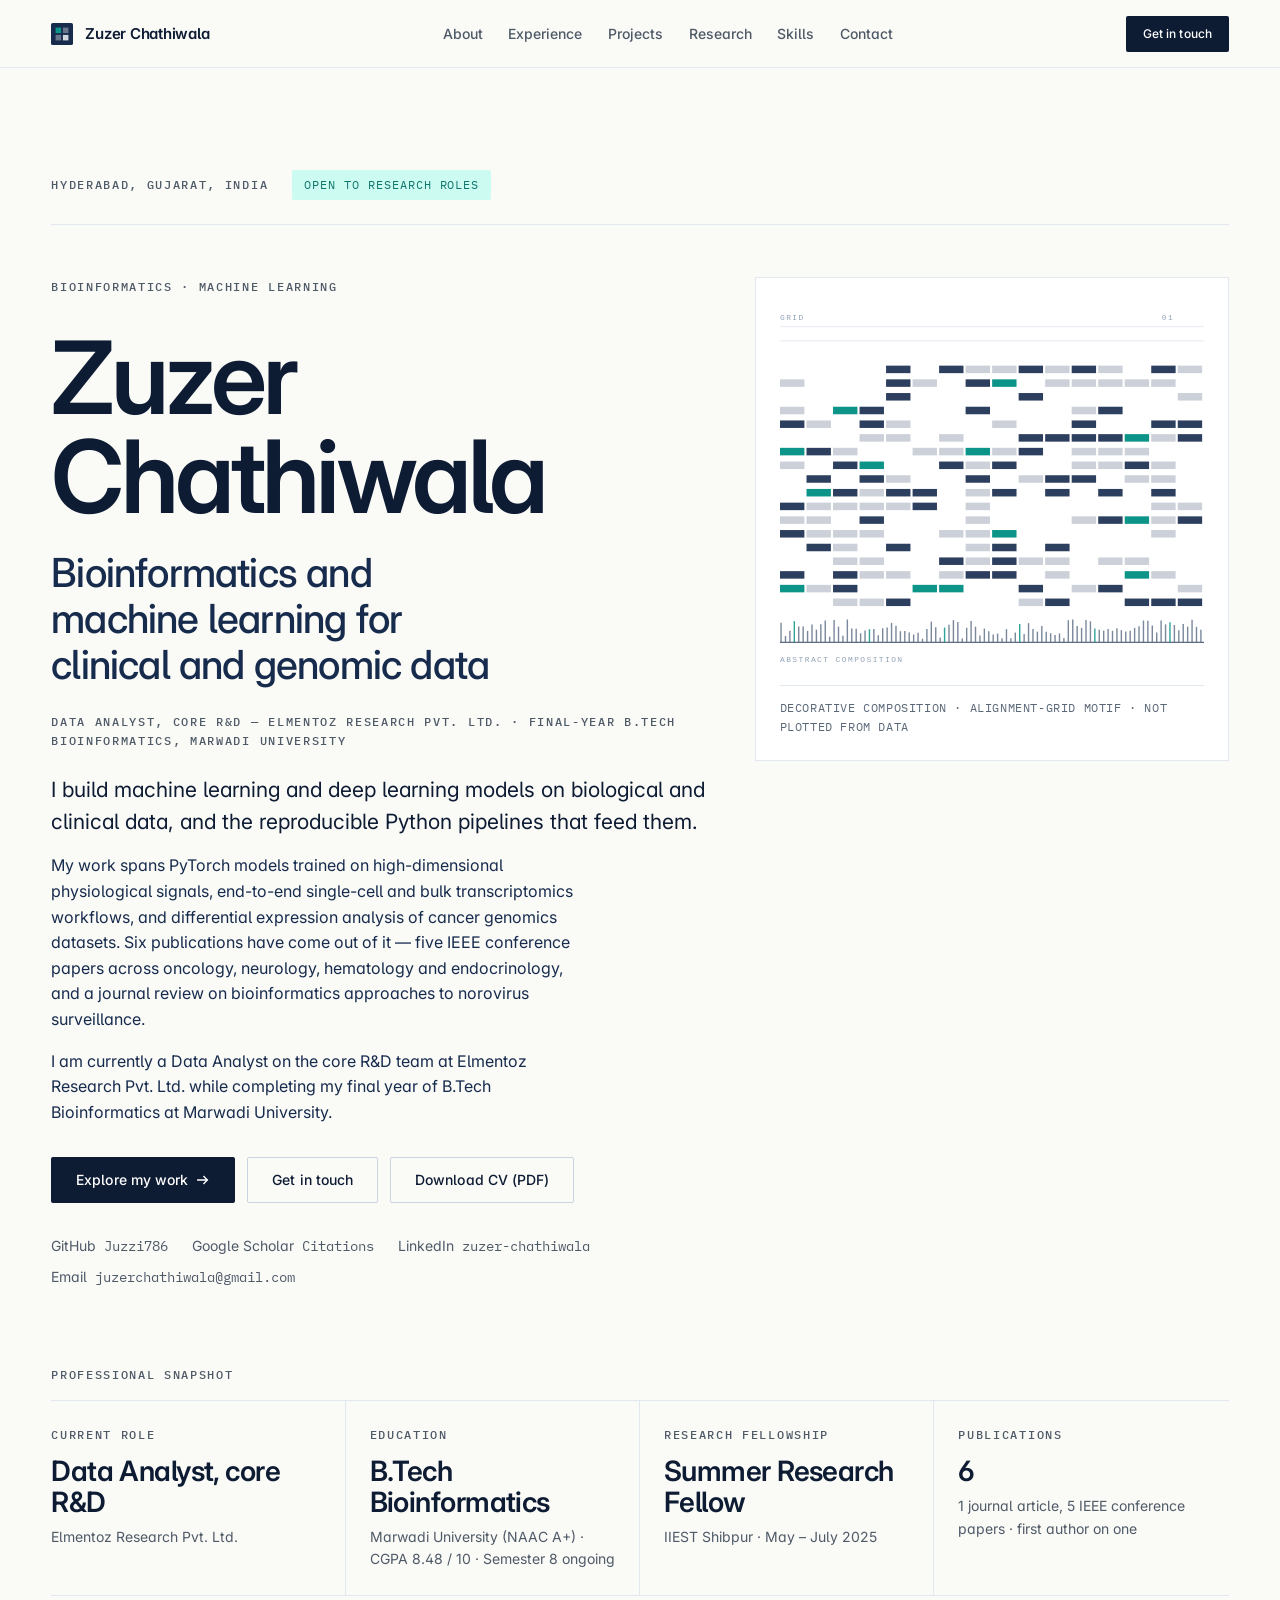
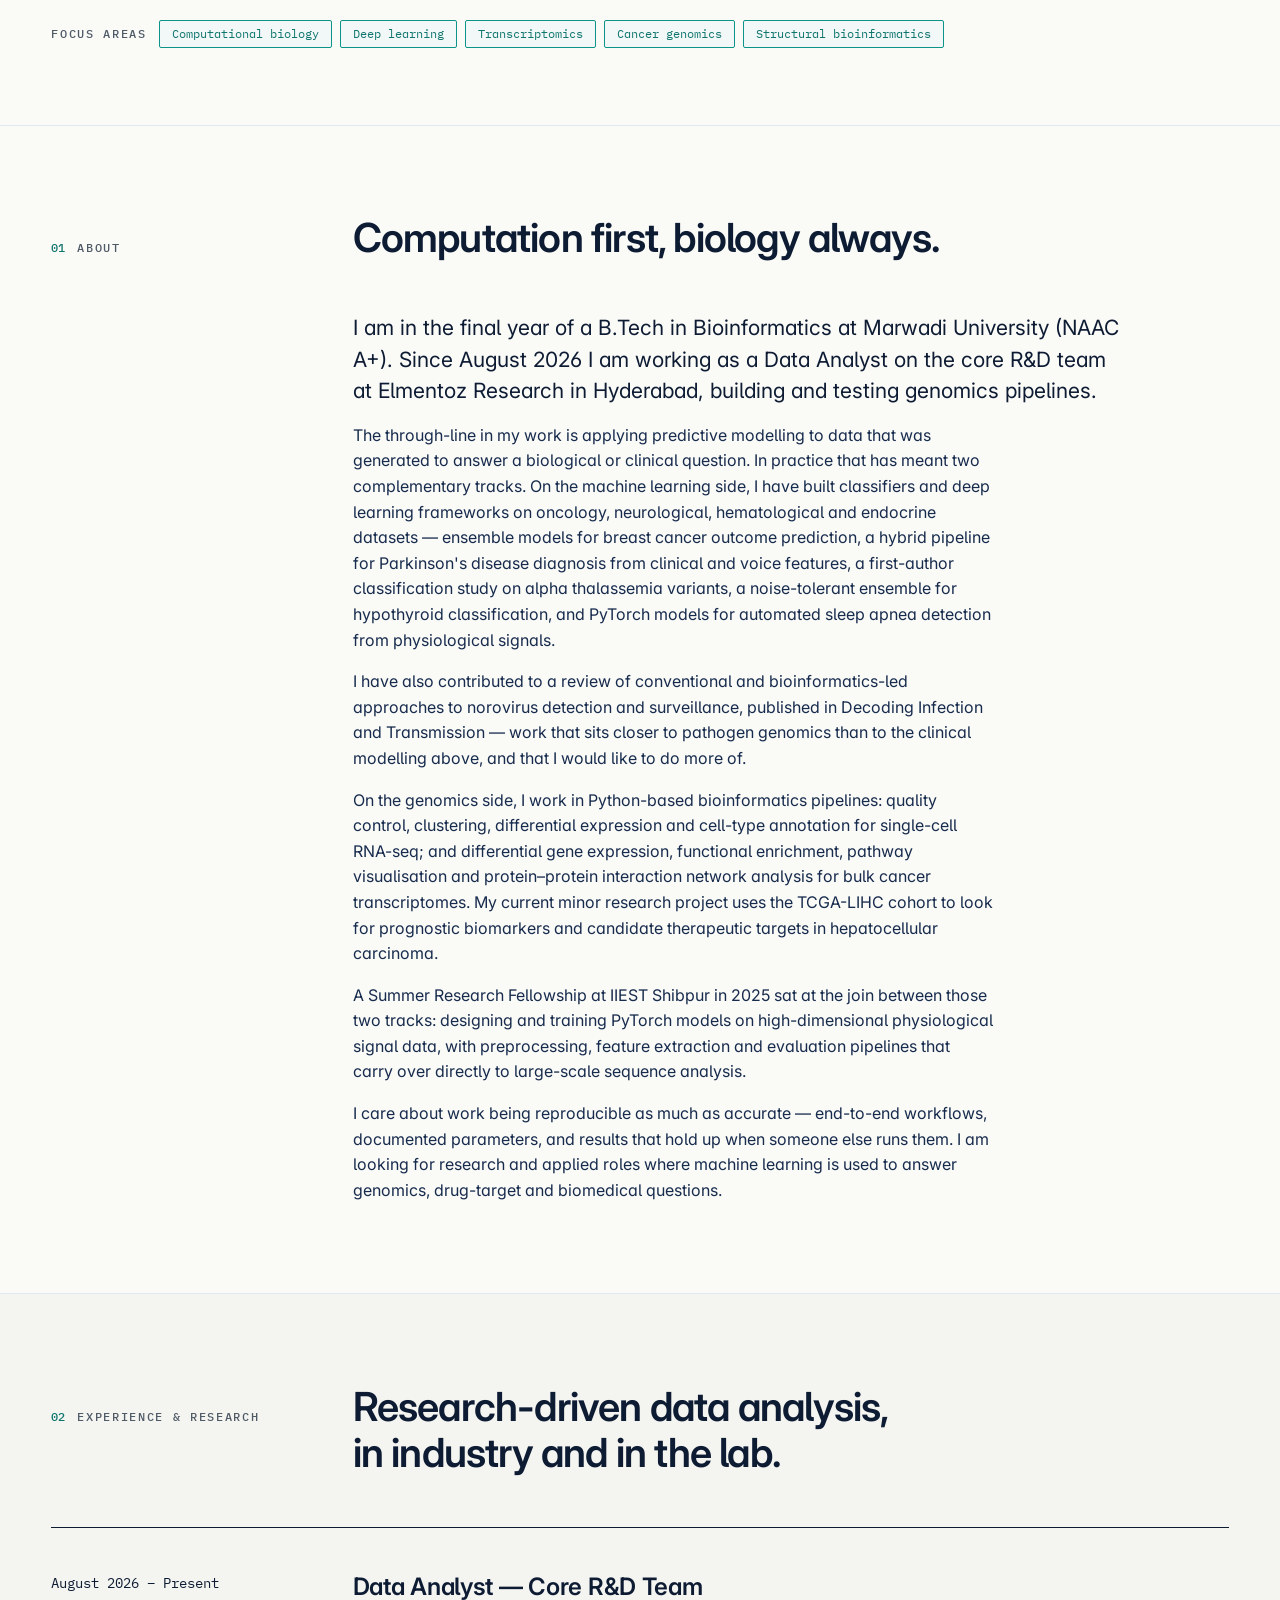
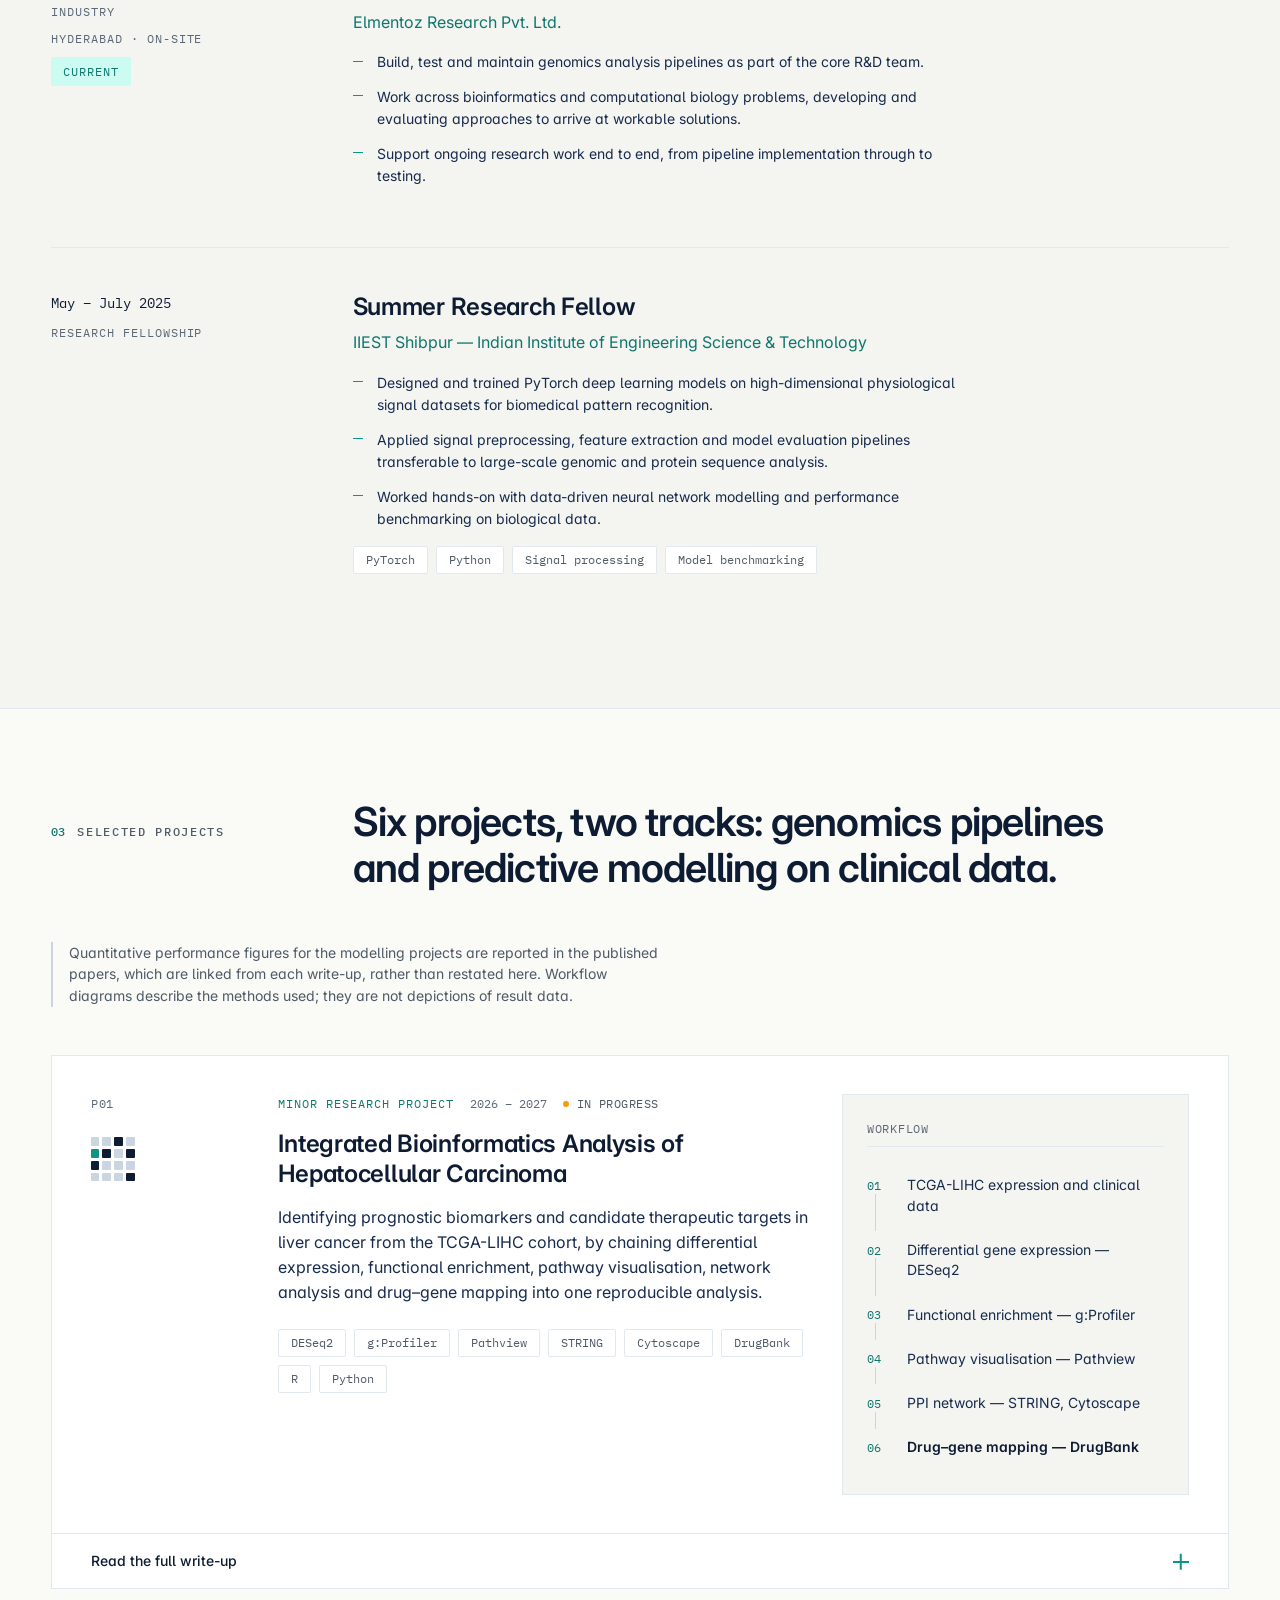
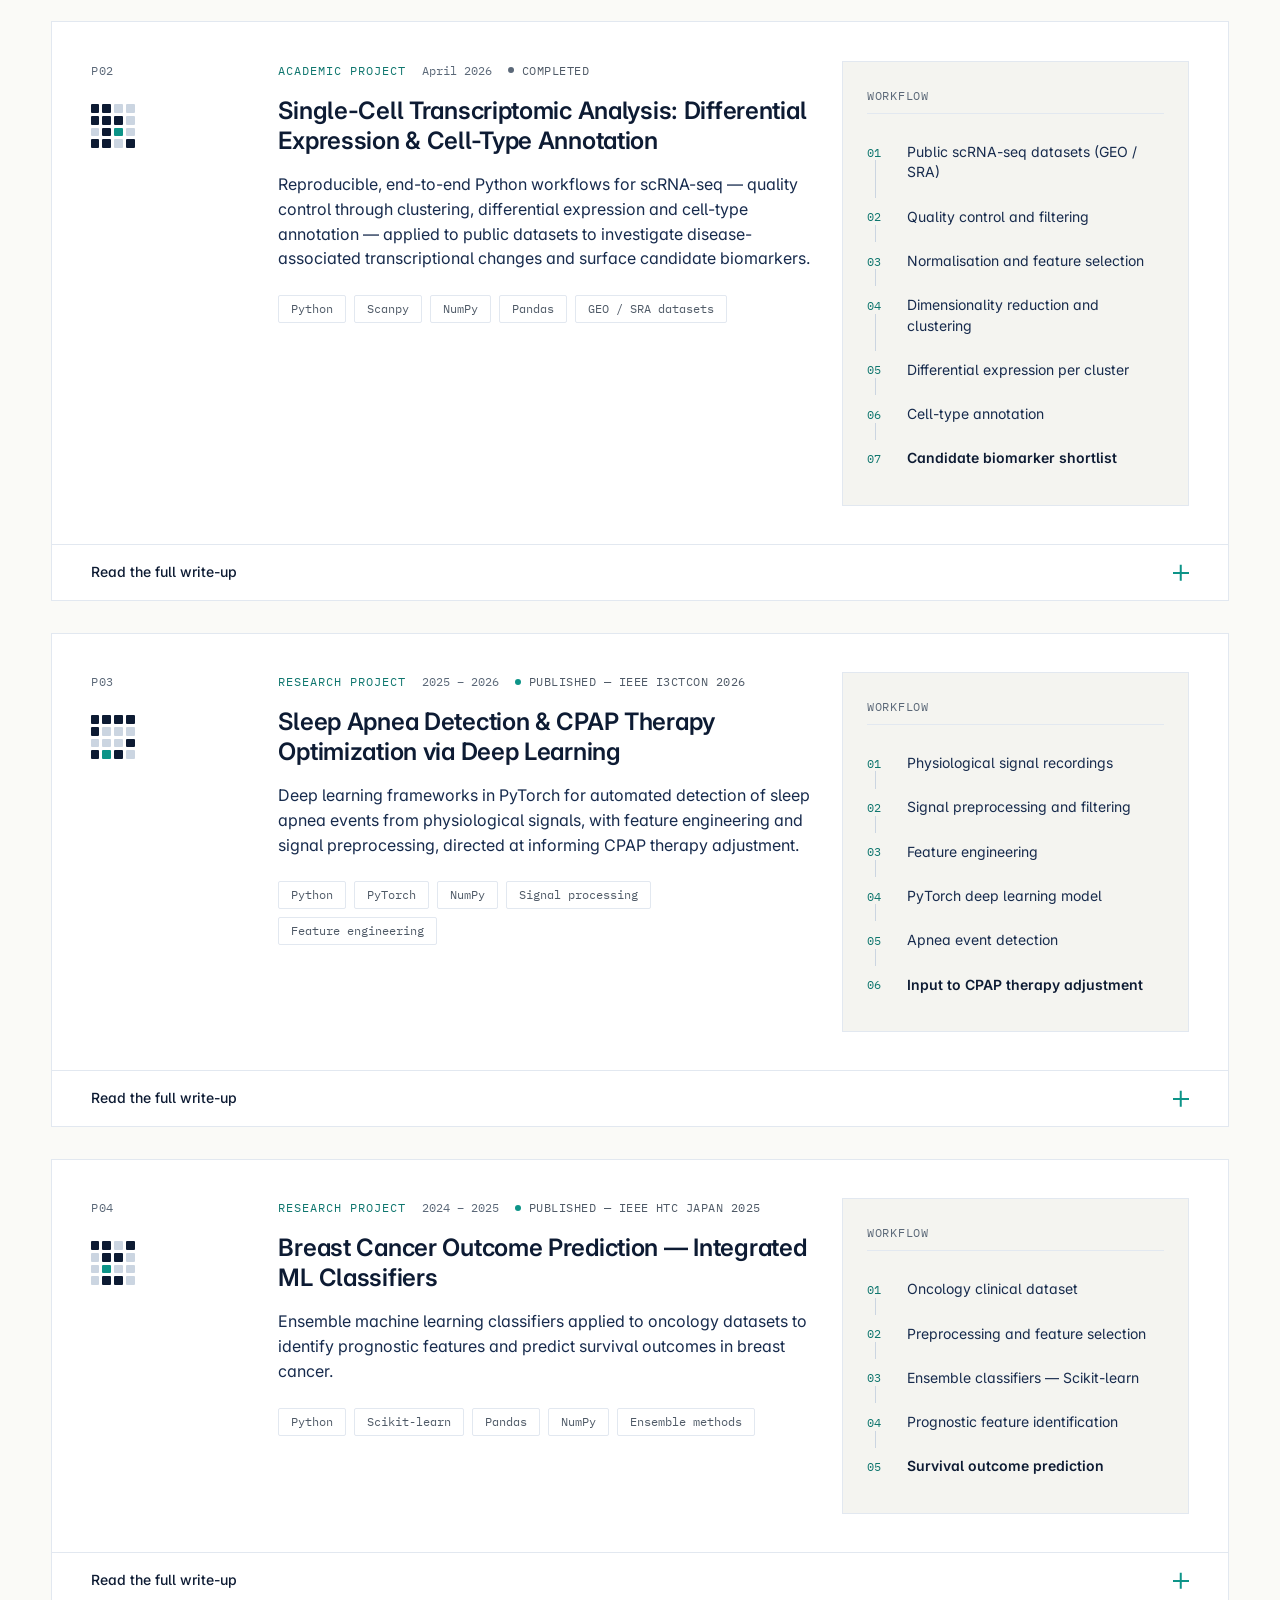
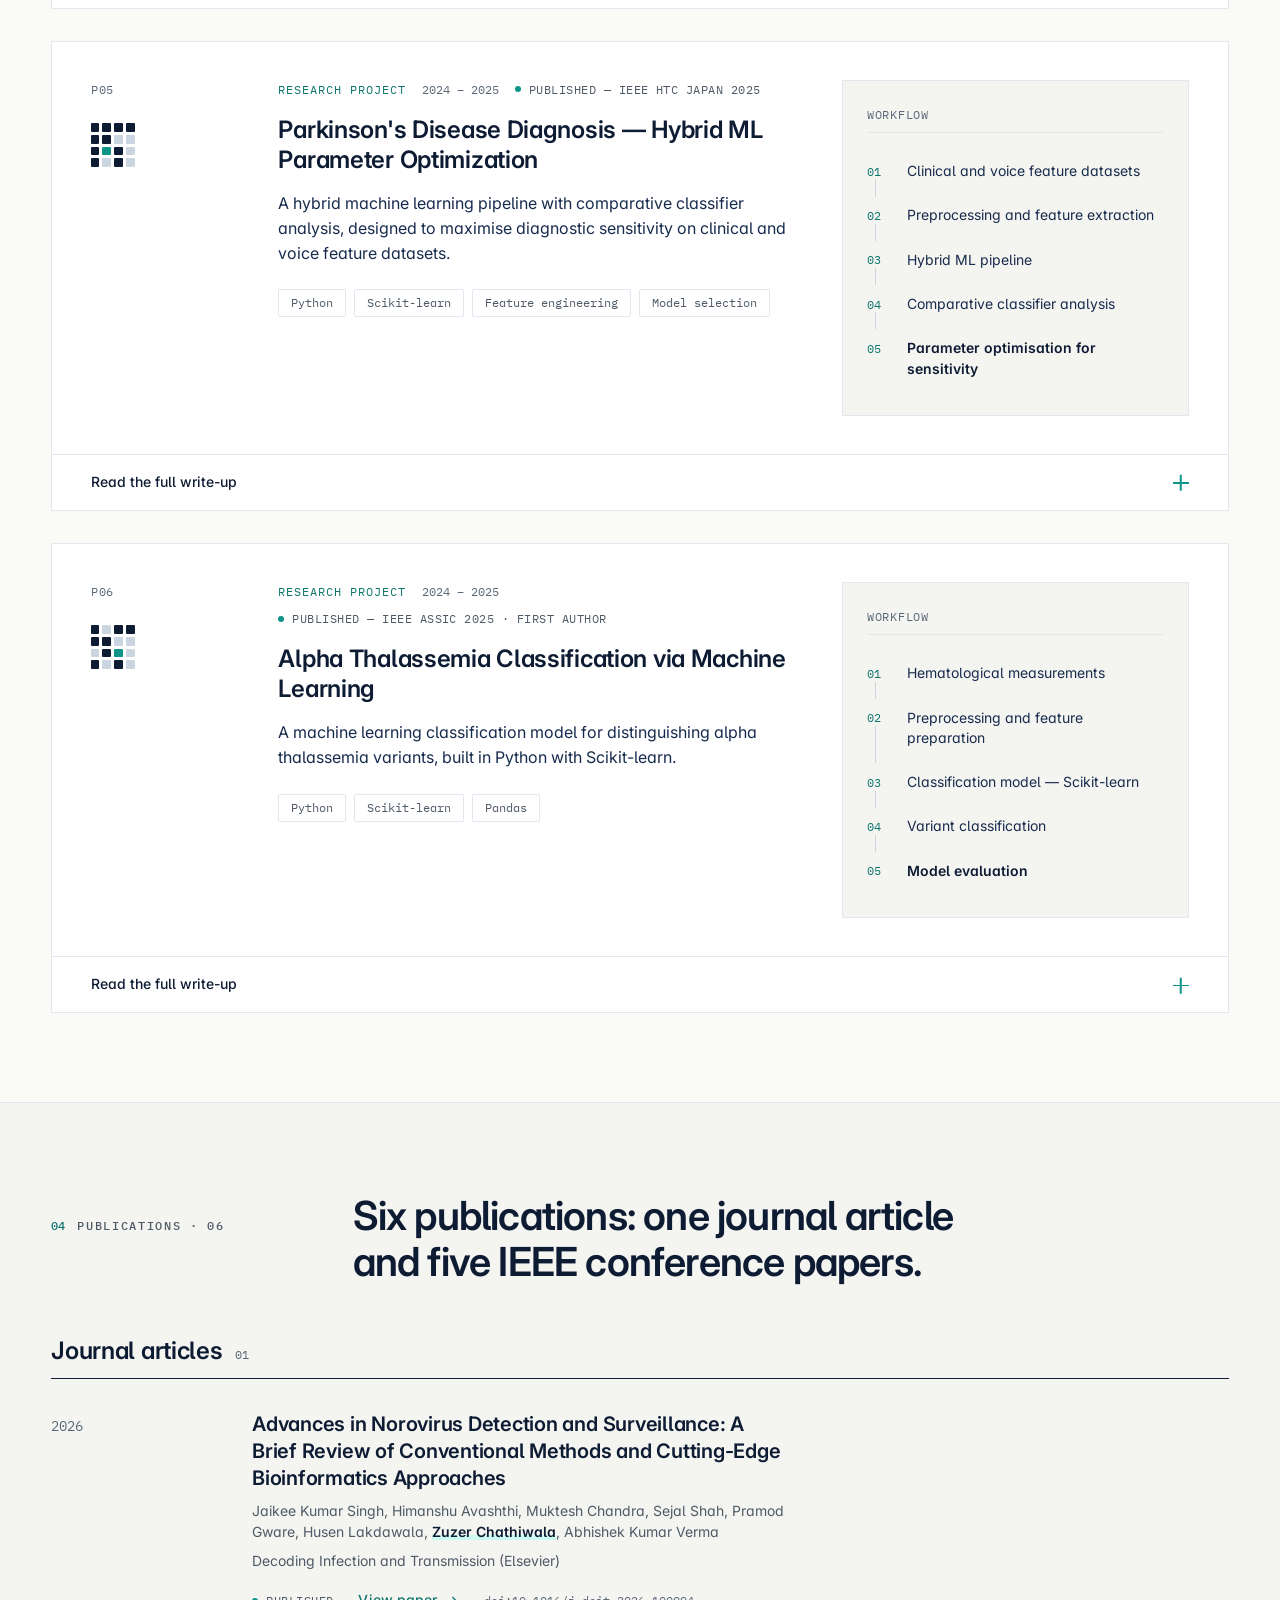
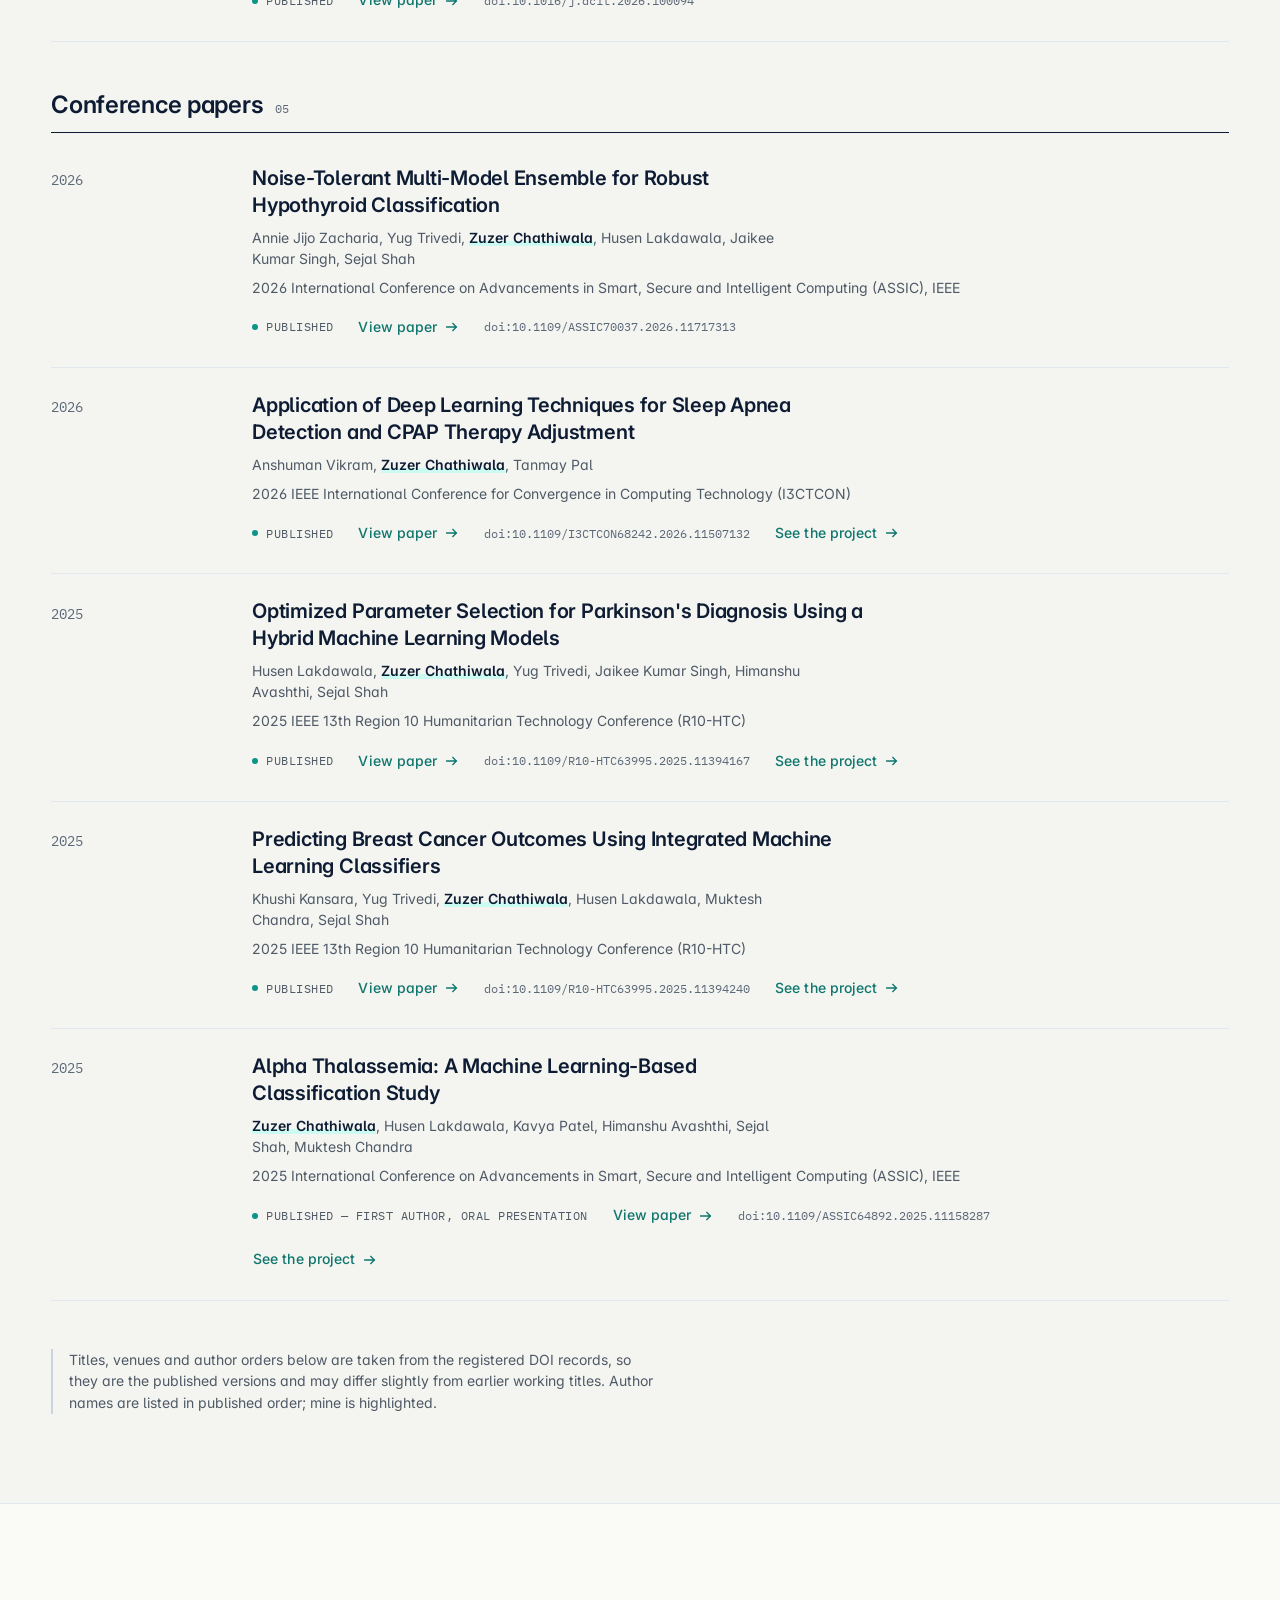
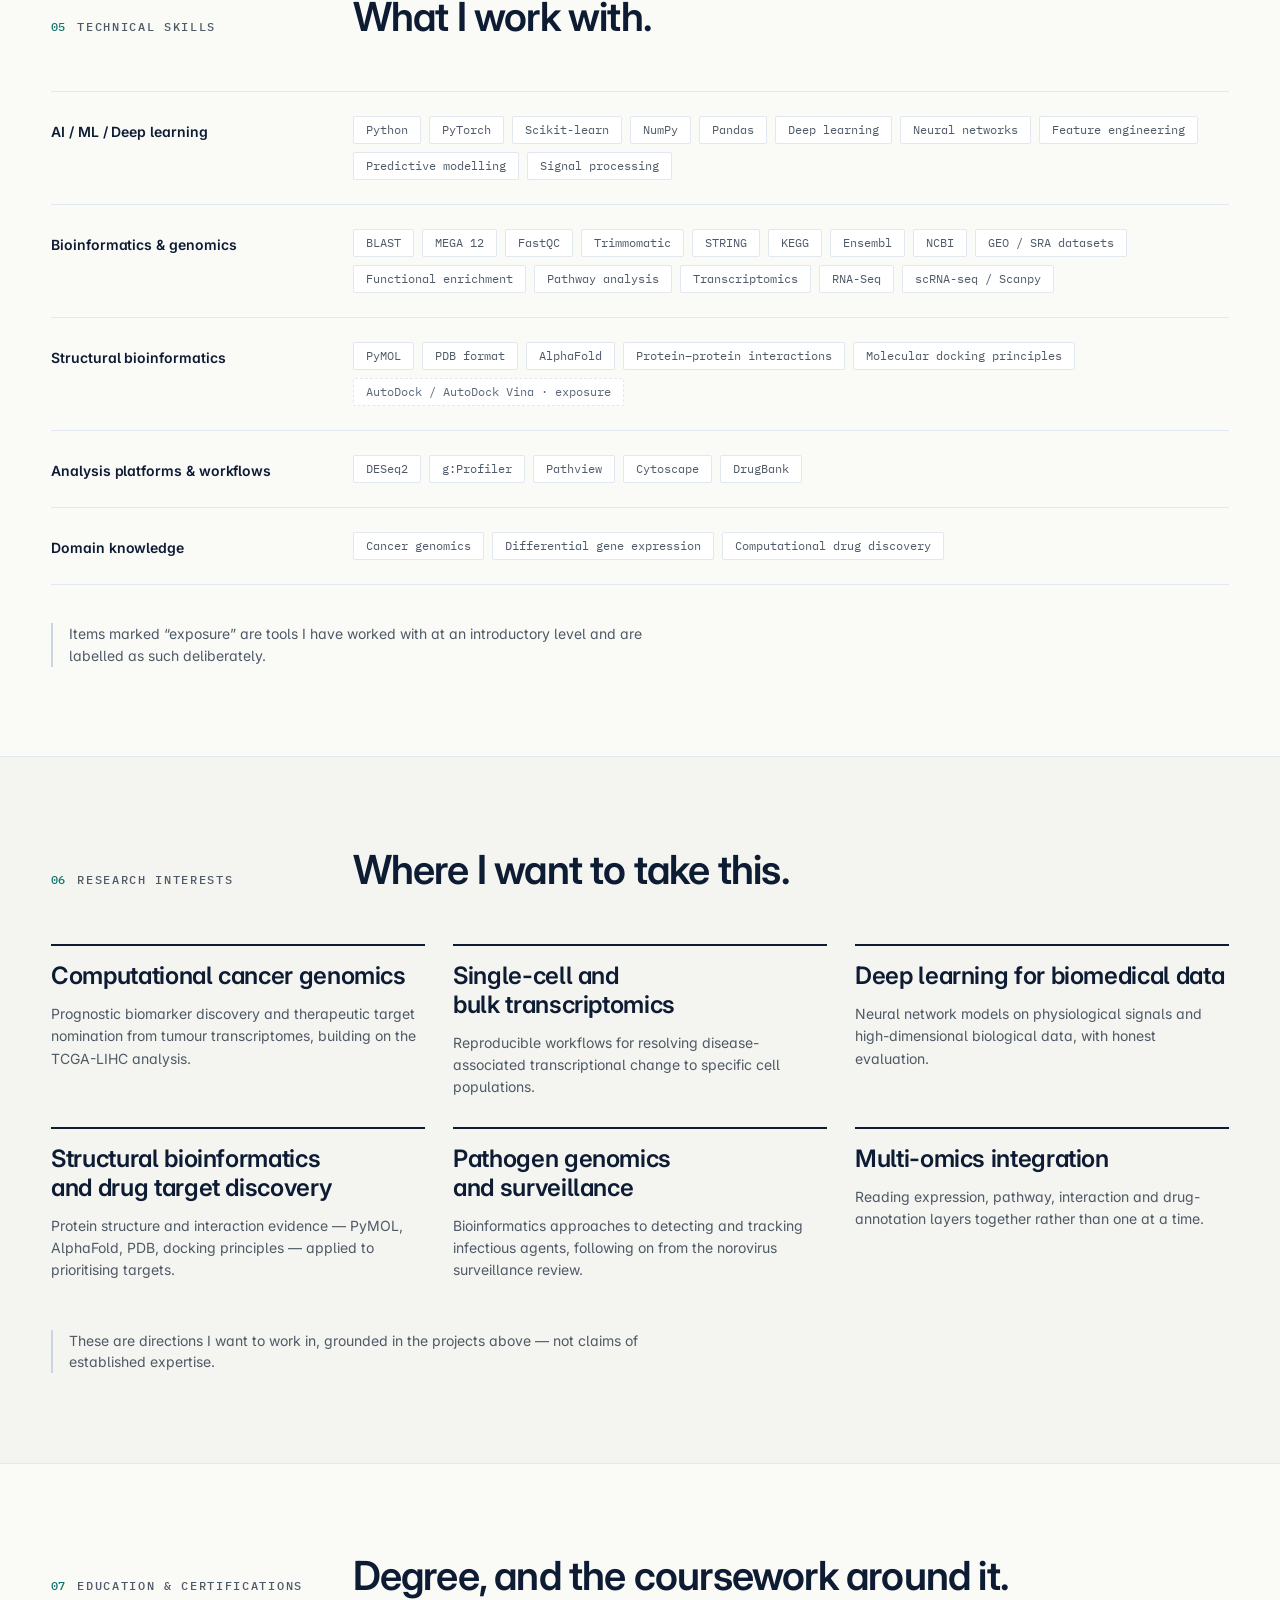
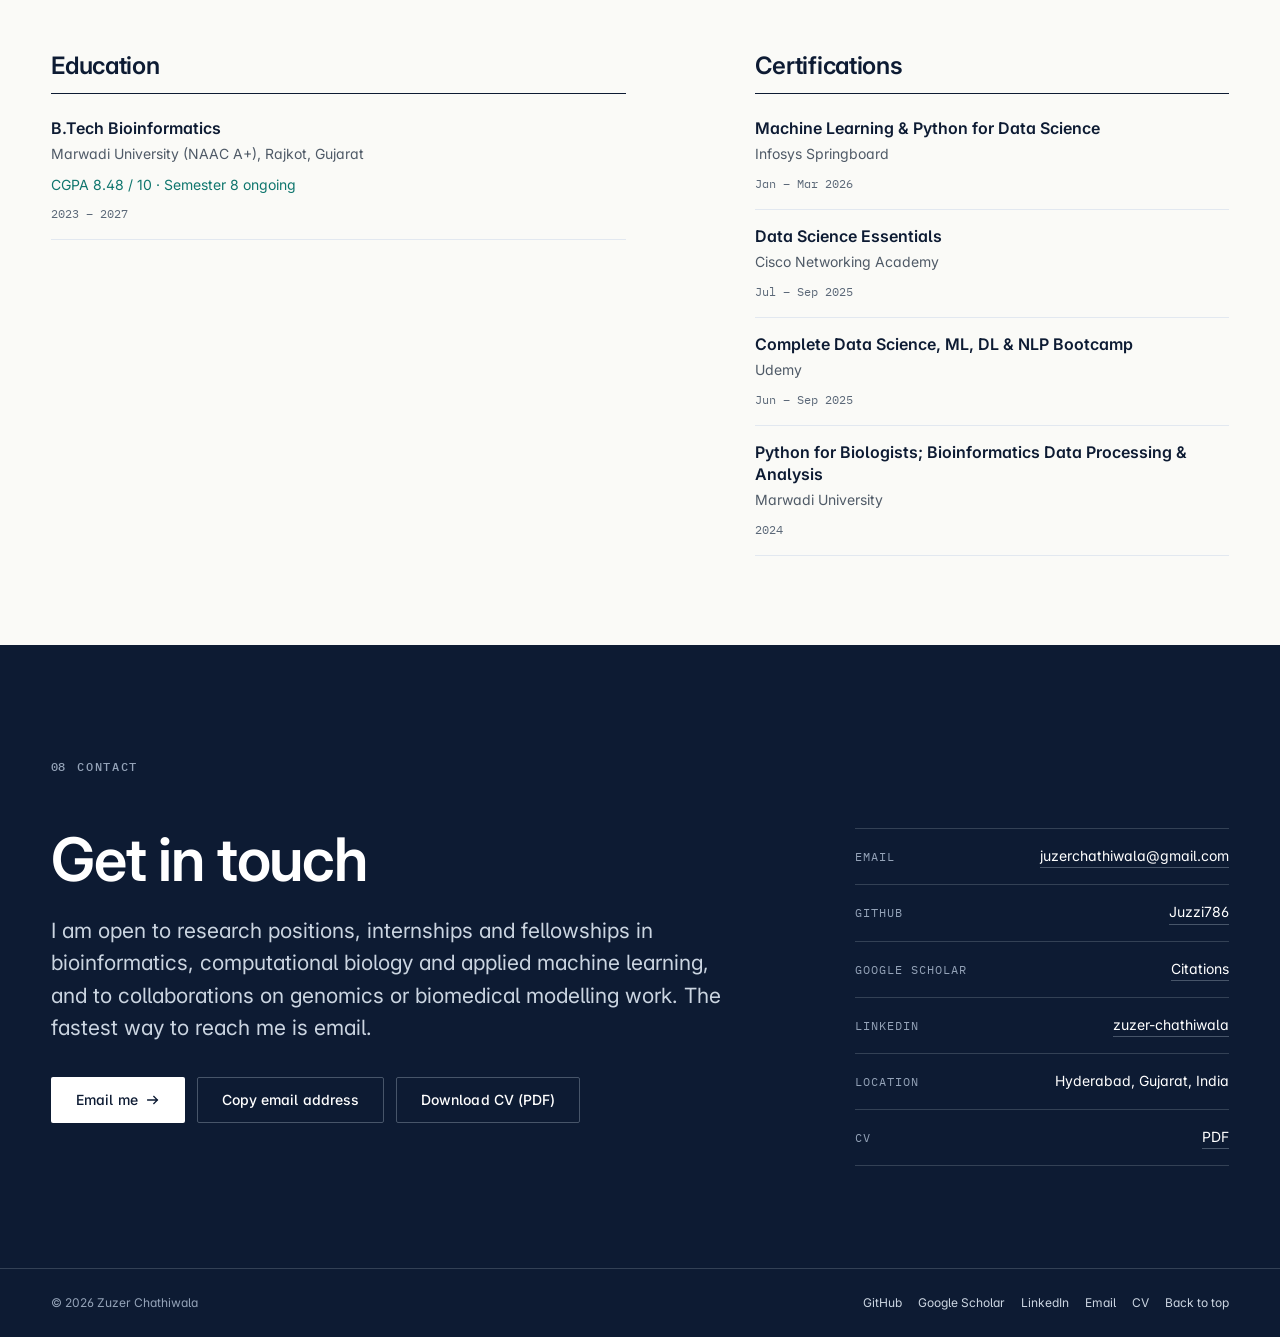
==== commit 7a6ef3a7: "Change" ====
--- a/index.html
+++ b/index.html
@@ -47,7 +47,7 @@
   "email": "mailto:juzerchathiwala@gmail.com",
   "address": {
     "@type": "PostalAddress",
-    "addressLocality": "Rajkot, Gujarat, India"
+    "addressLocality": "Hyderabad, Gujarat, India"
   },
   "knowsAbout": [
     "Bioinformatics",
@@ -107,7 +107,7 @@
   <div class="shell">
     <div class="hero__grid">
       <div class="hero__meta">
-        <span class="label">Rajkot, Gujarat, India</span>
+        <span class="label">Hyderabad, Gujarat, India</span>
         <span class="badge-current">Open to research roles</span>
       </div>
 
@@ -1094,7 +1094,7 @@
     </div>
 <div class="channel">
       <span class="channel__key">Location</span>
-      <span class="channel__val">Rajkot, Gujarat, India</span>
+      <span class="channel__val">Hyderabad, Gujarat, India</span>
     </div>
 <div class="channel">
       <span class="channel__key">CV</span>
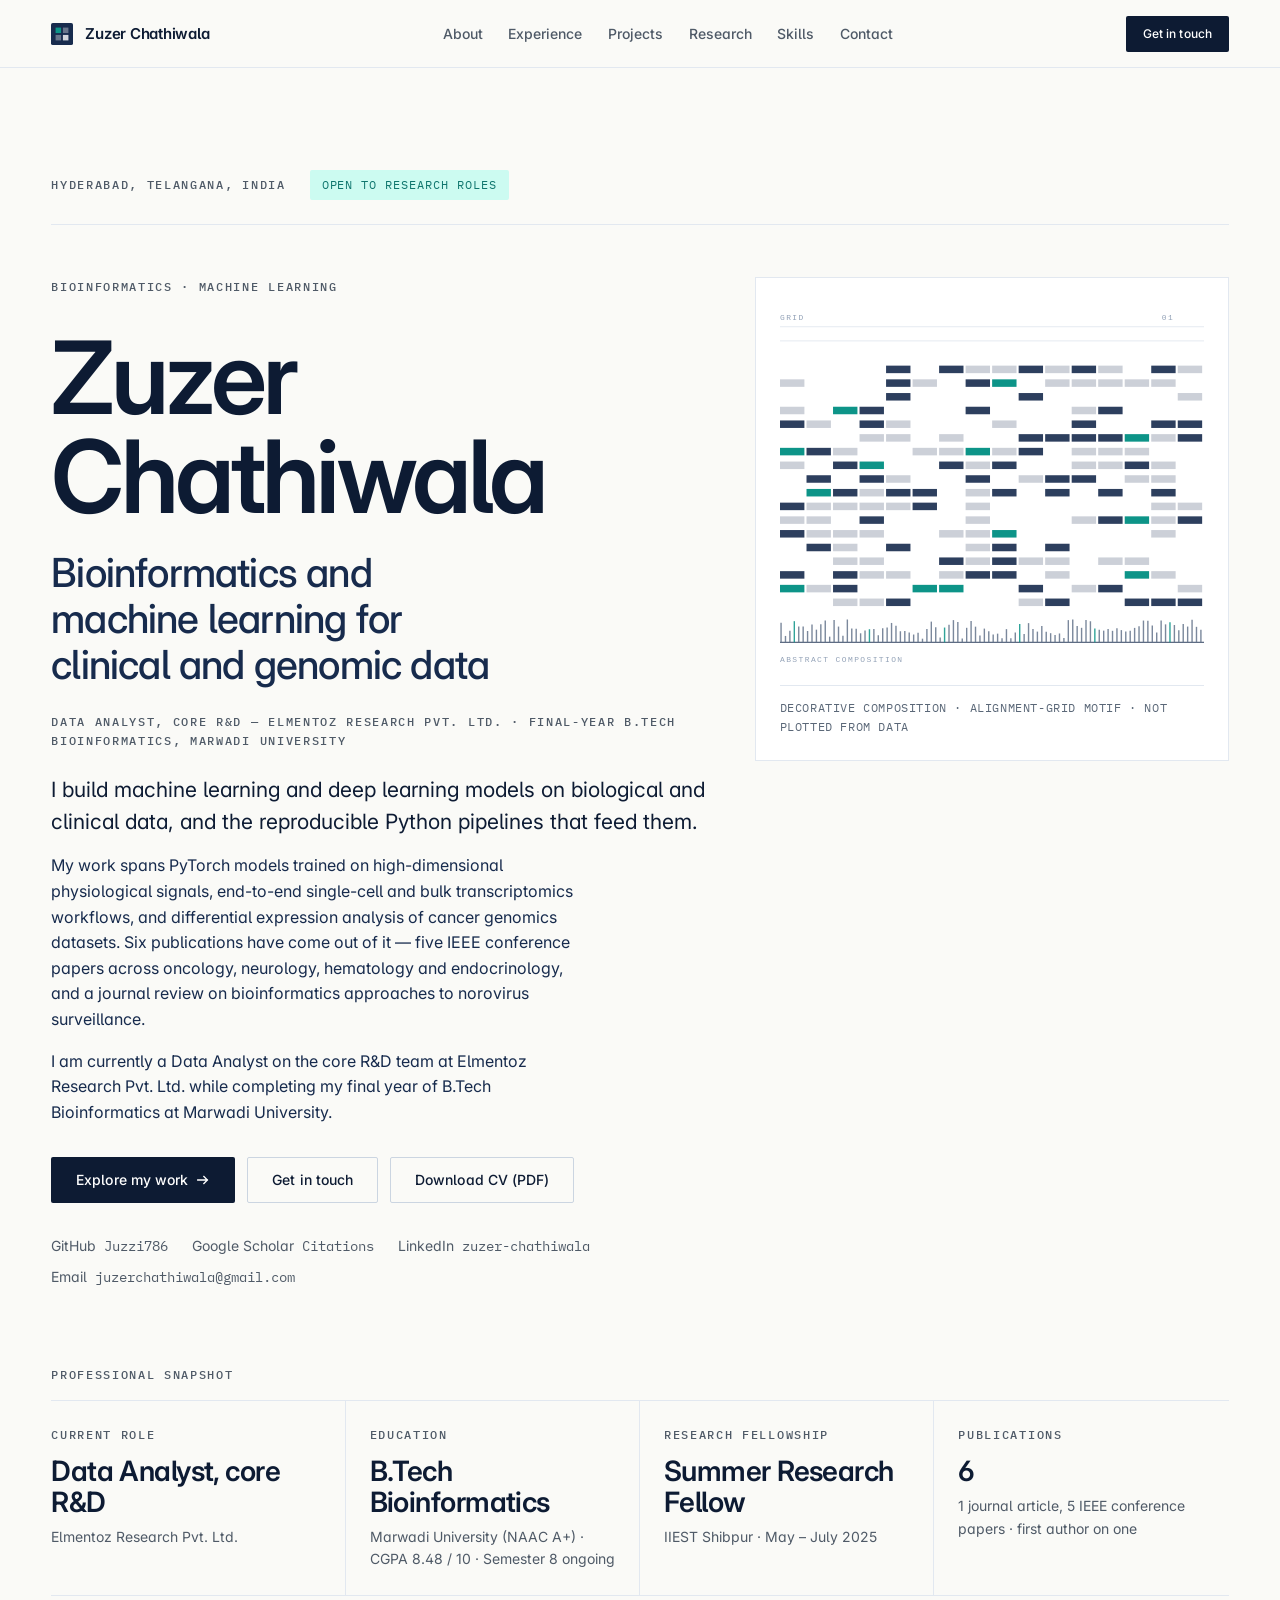
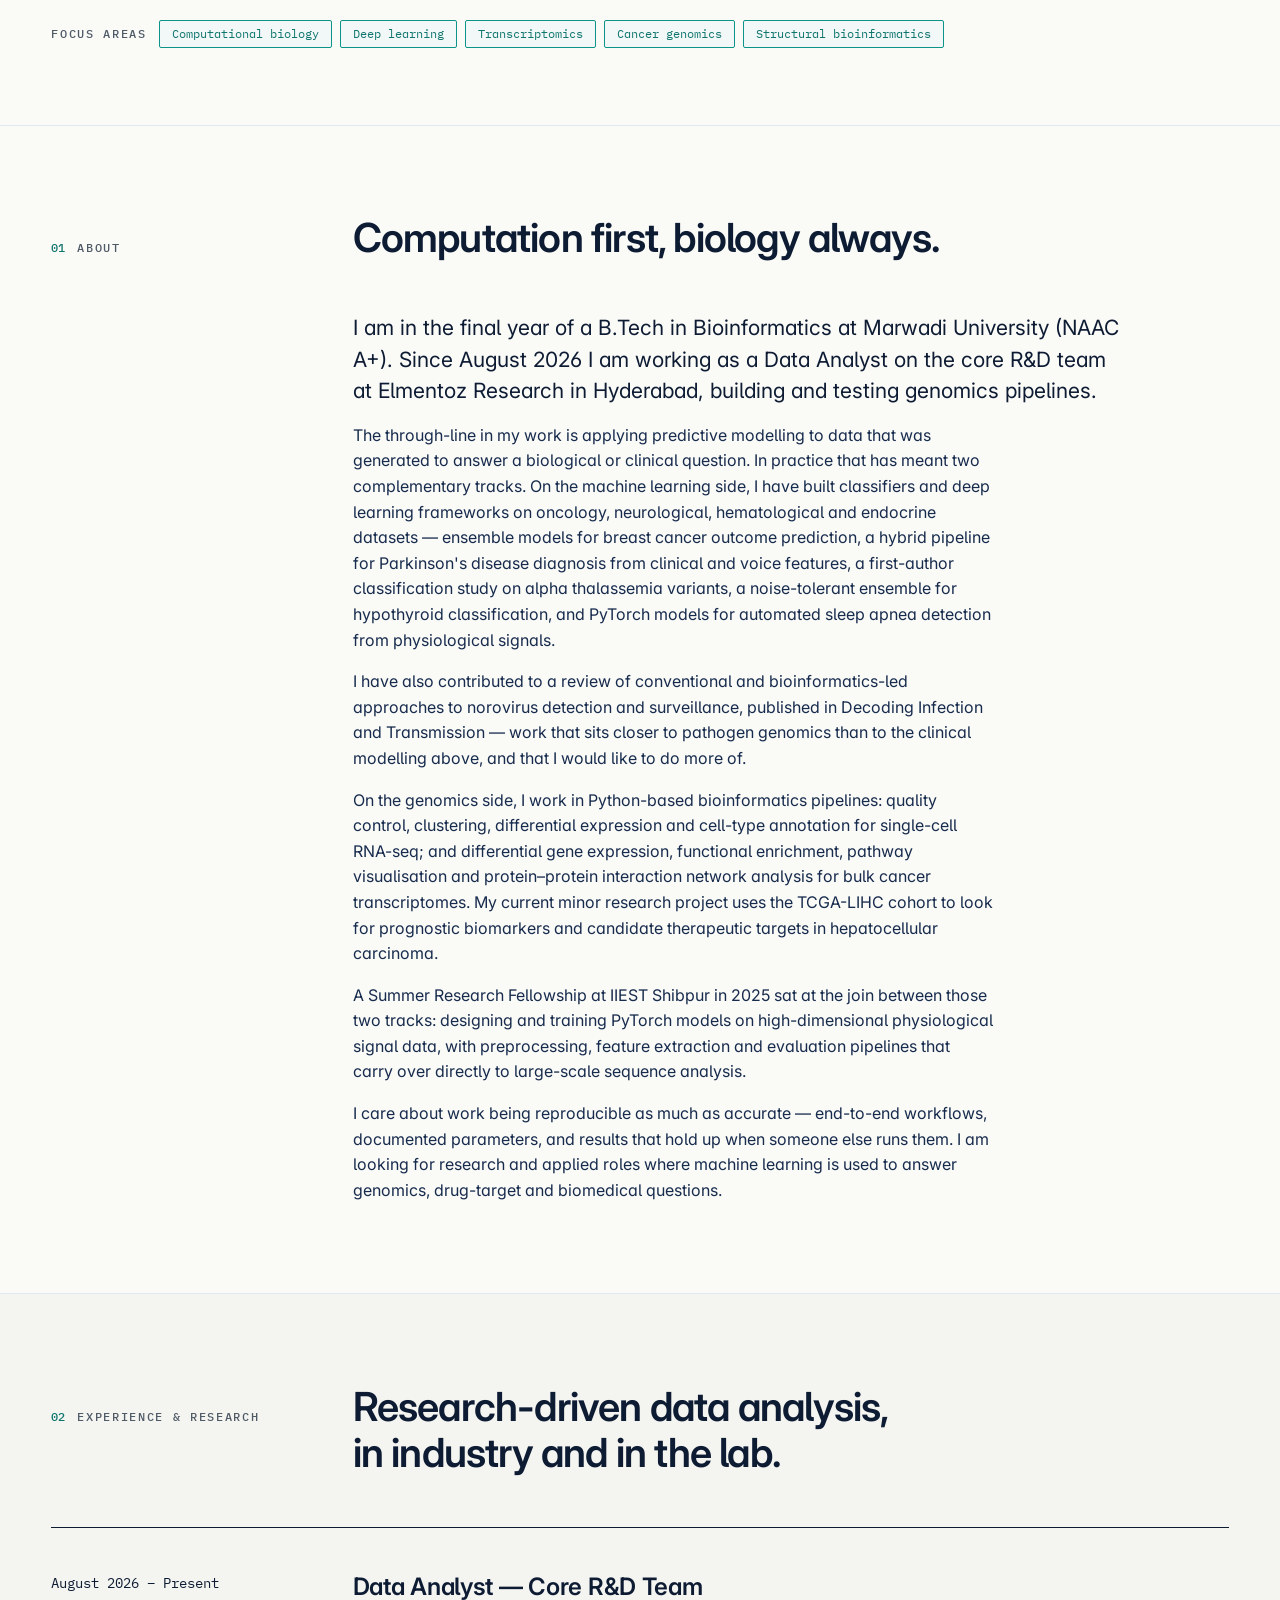
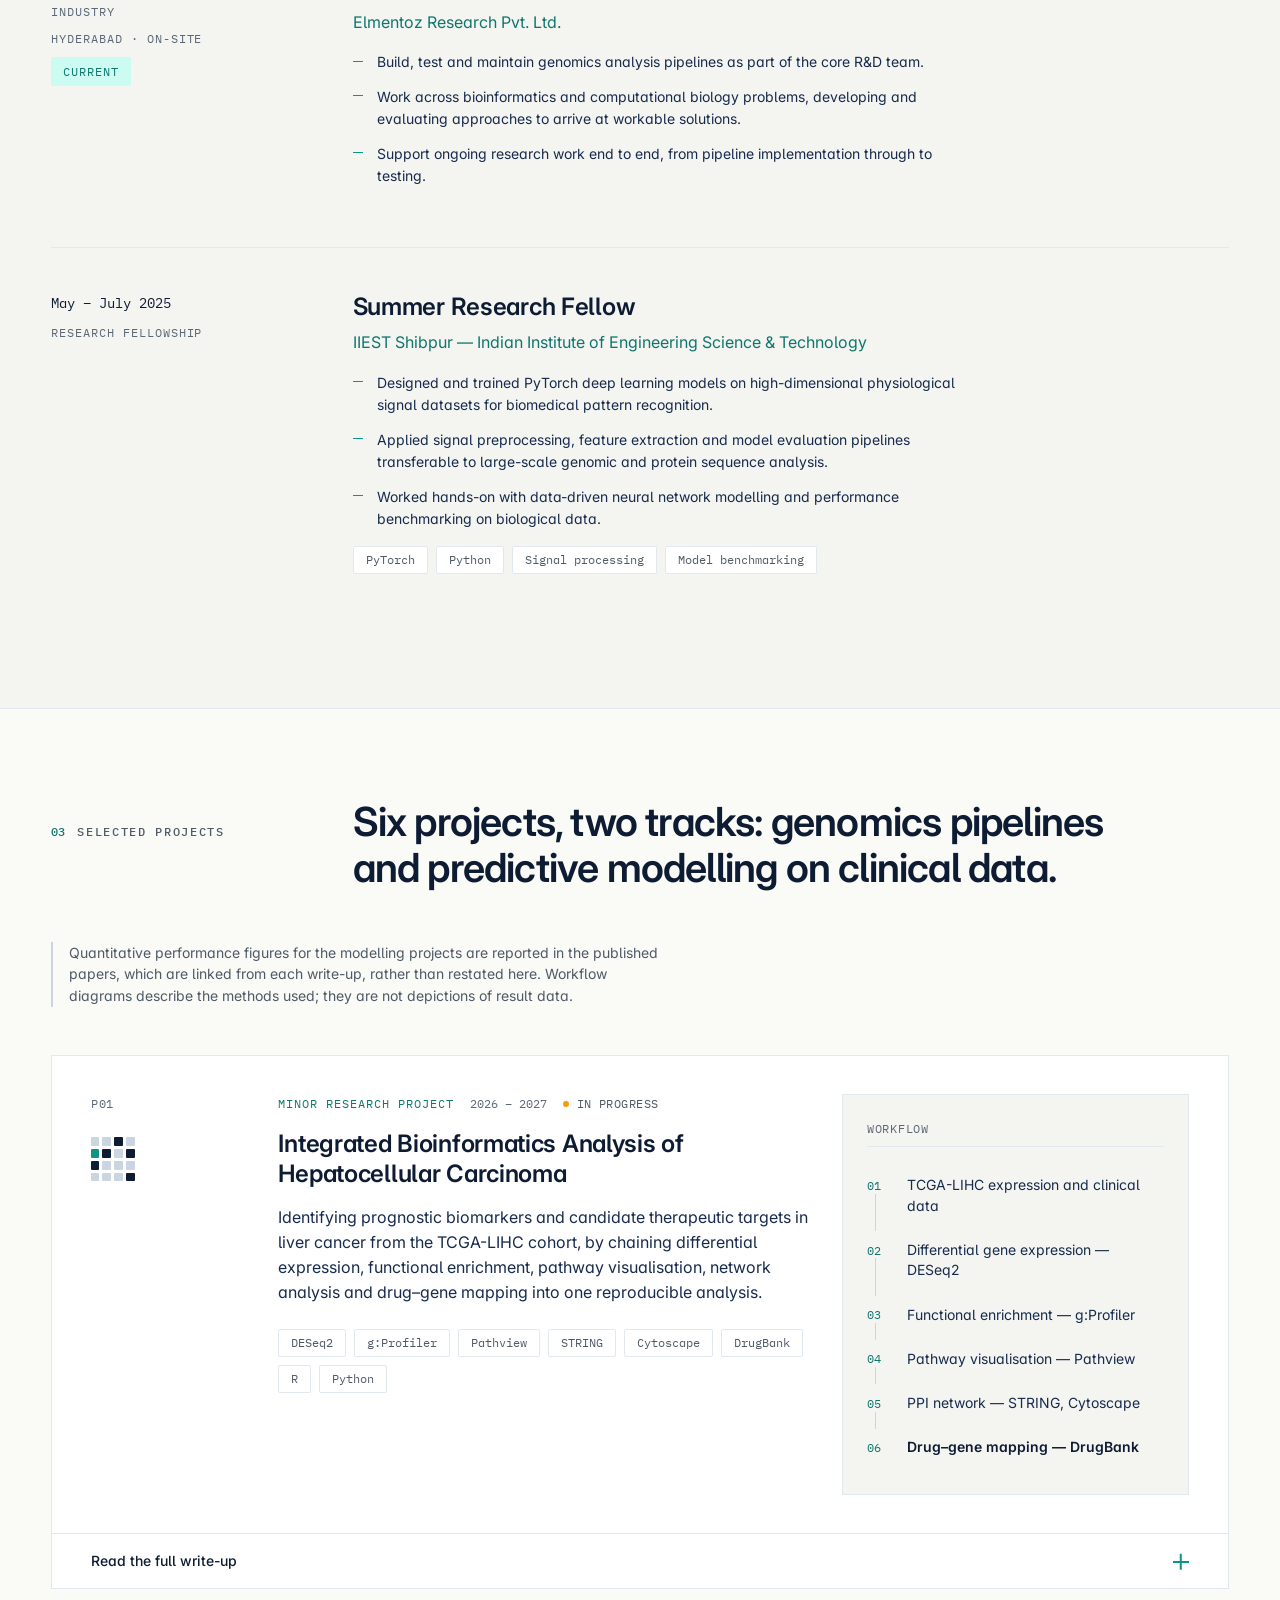
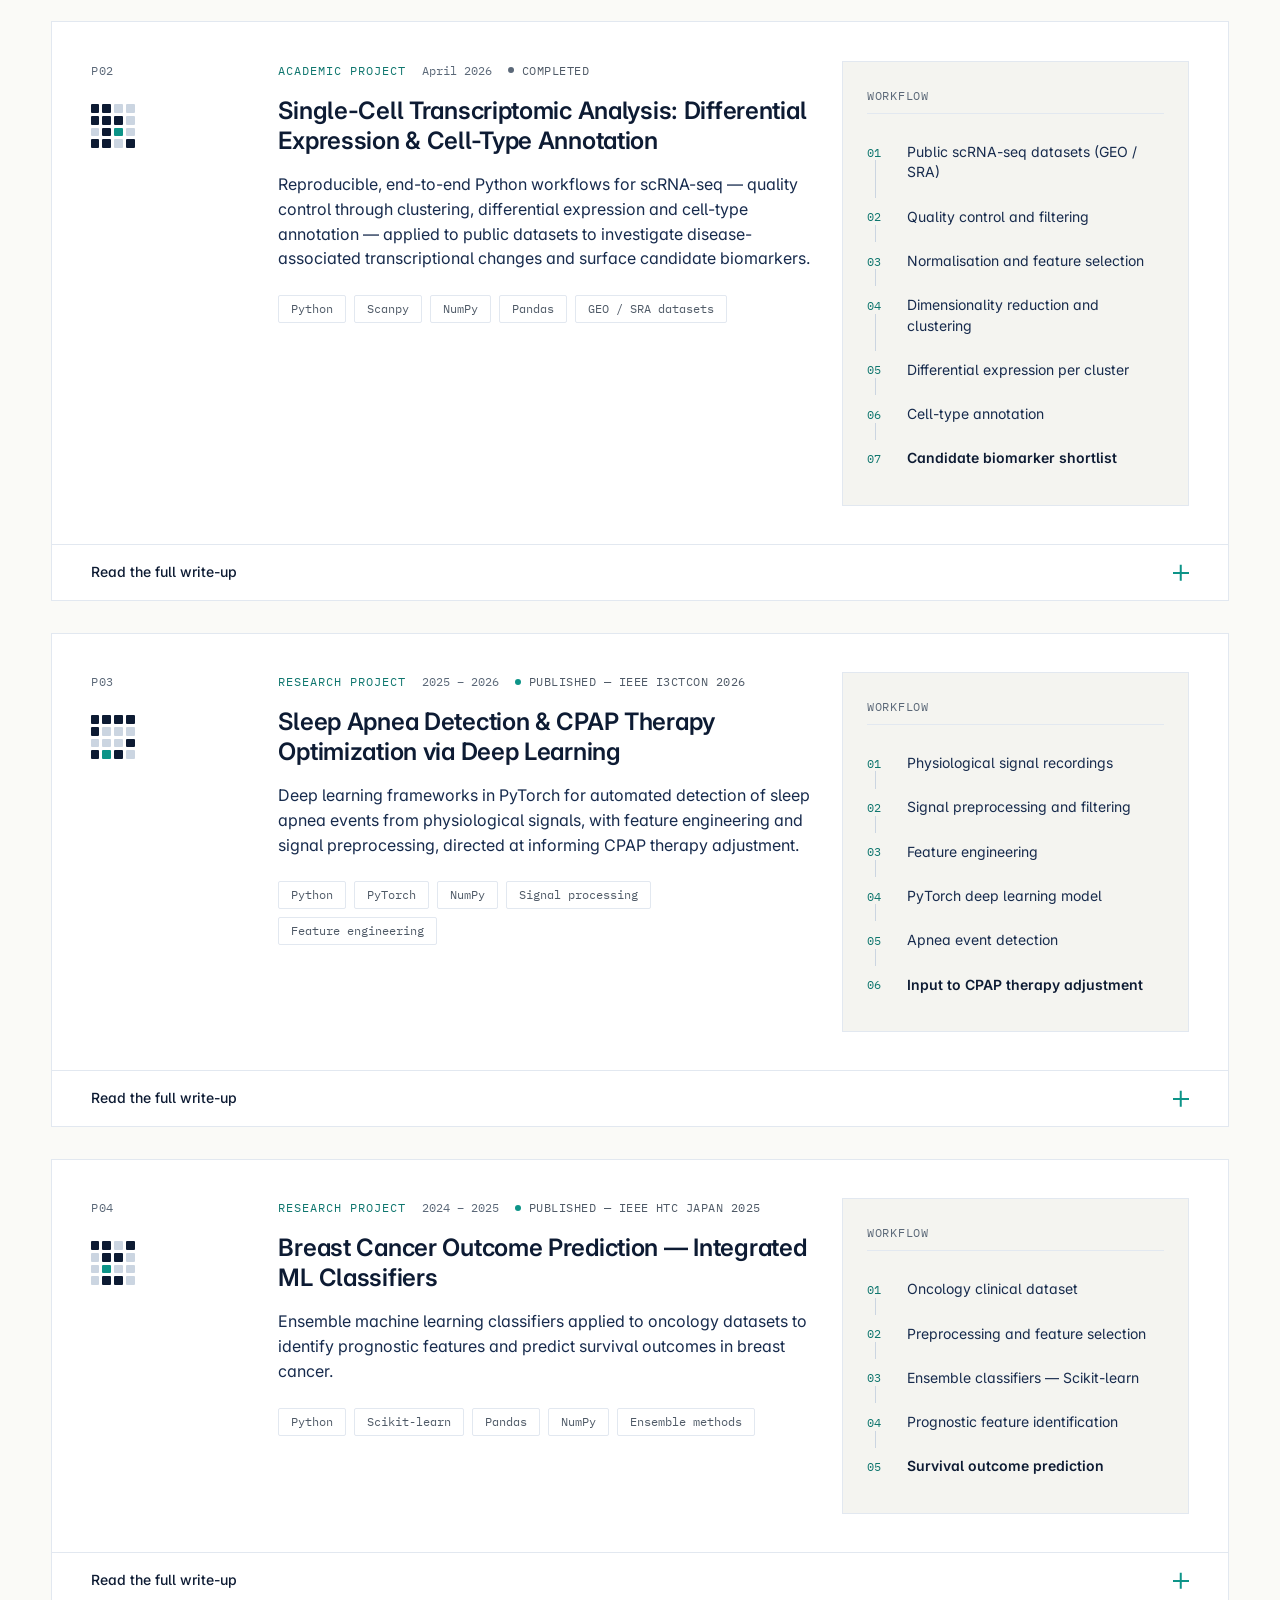
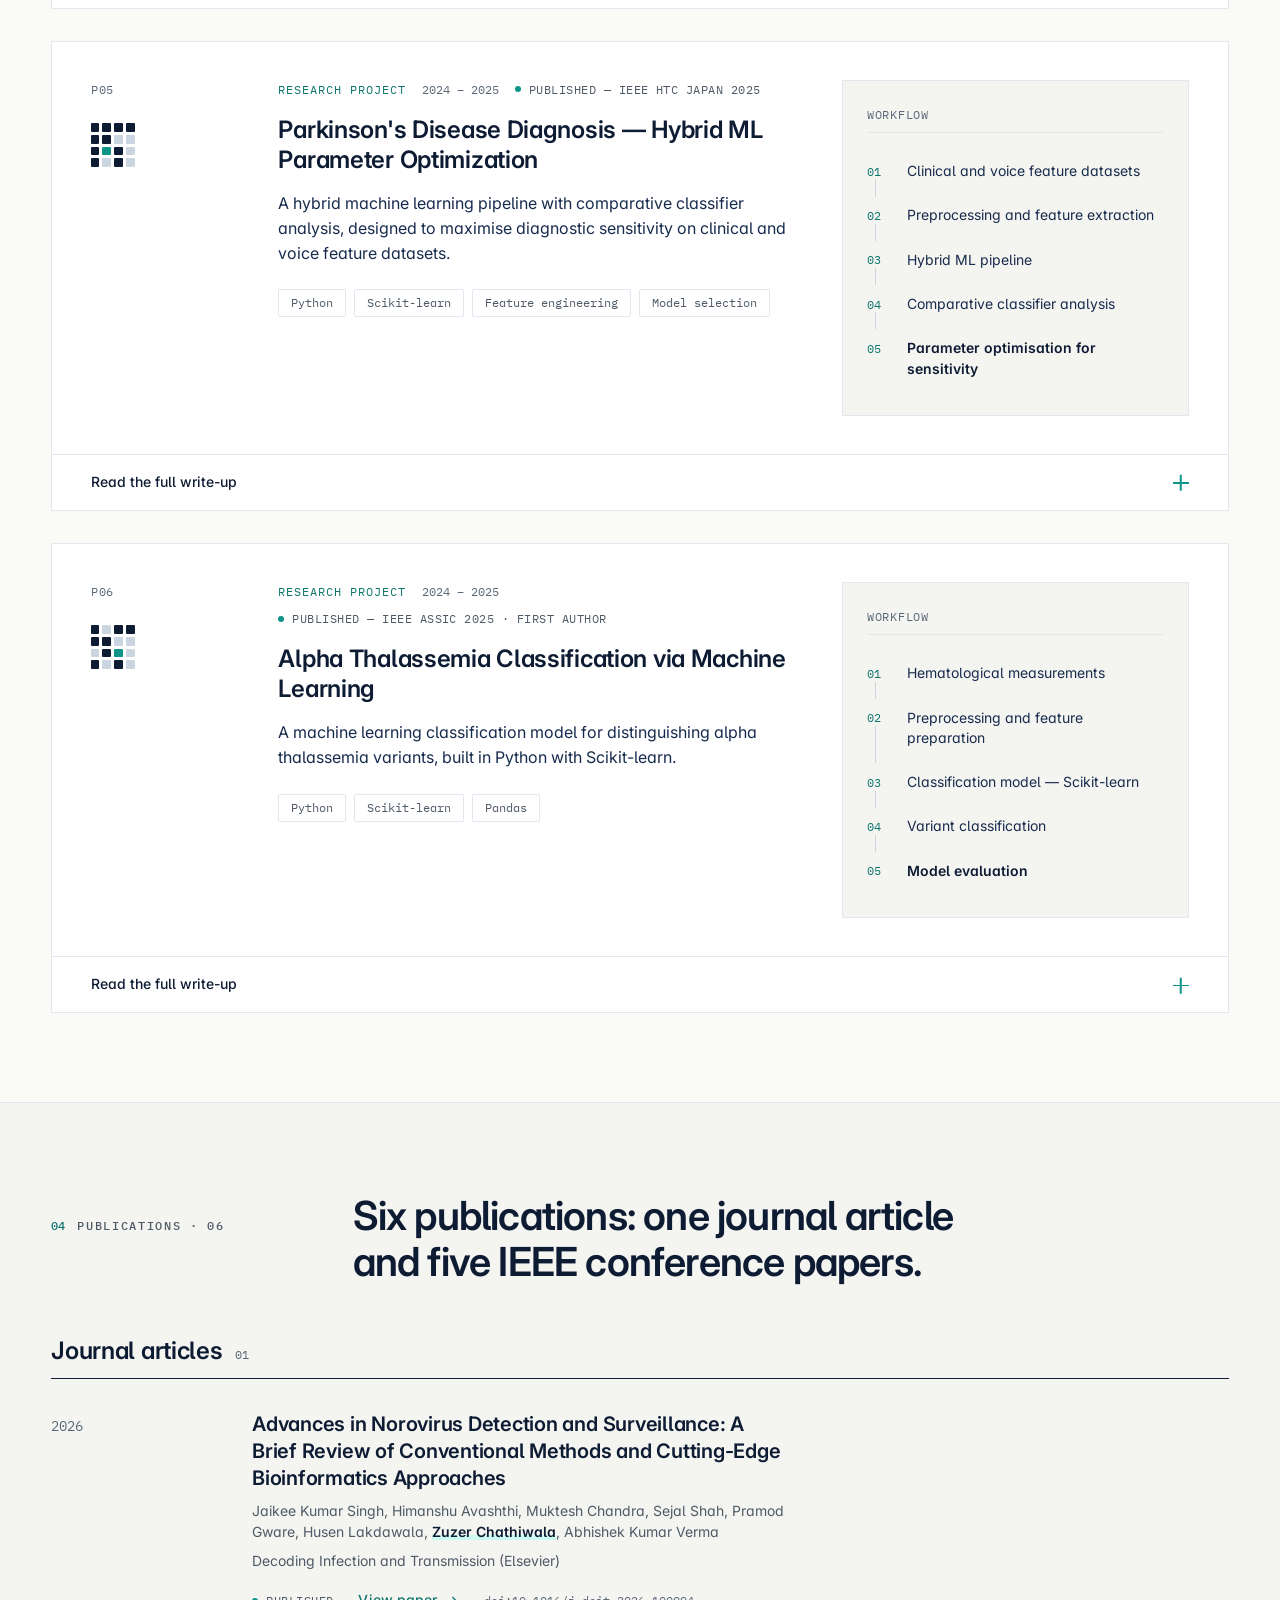
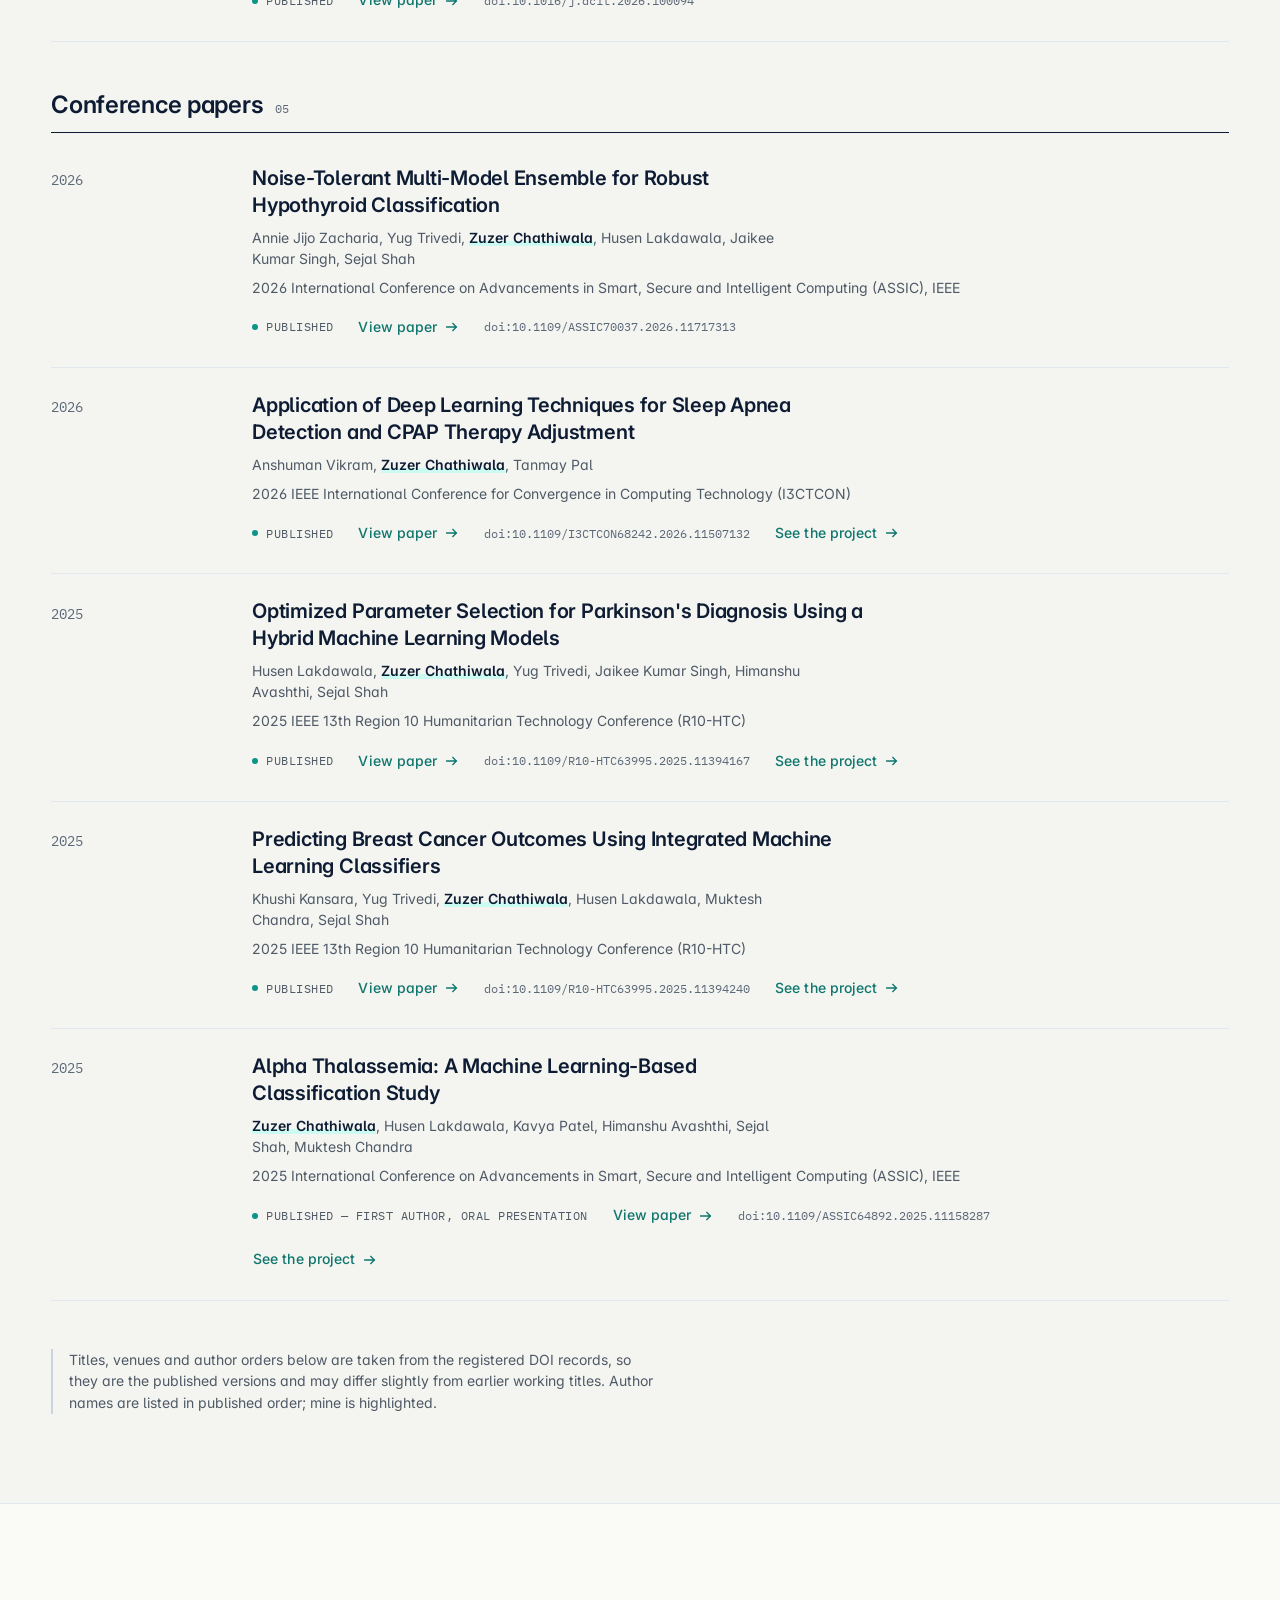
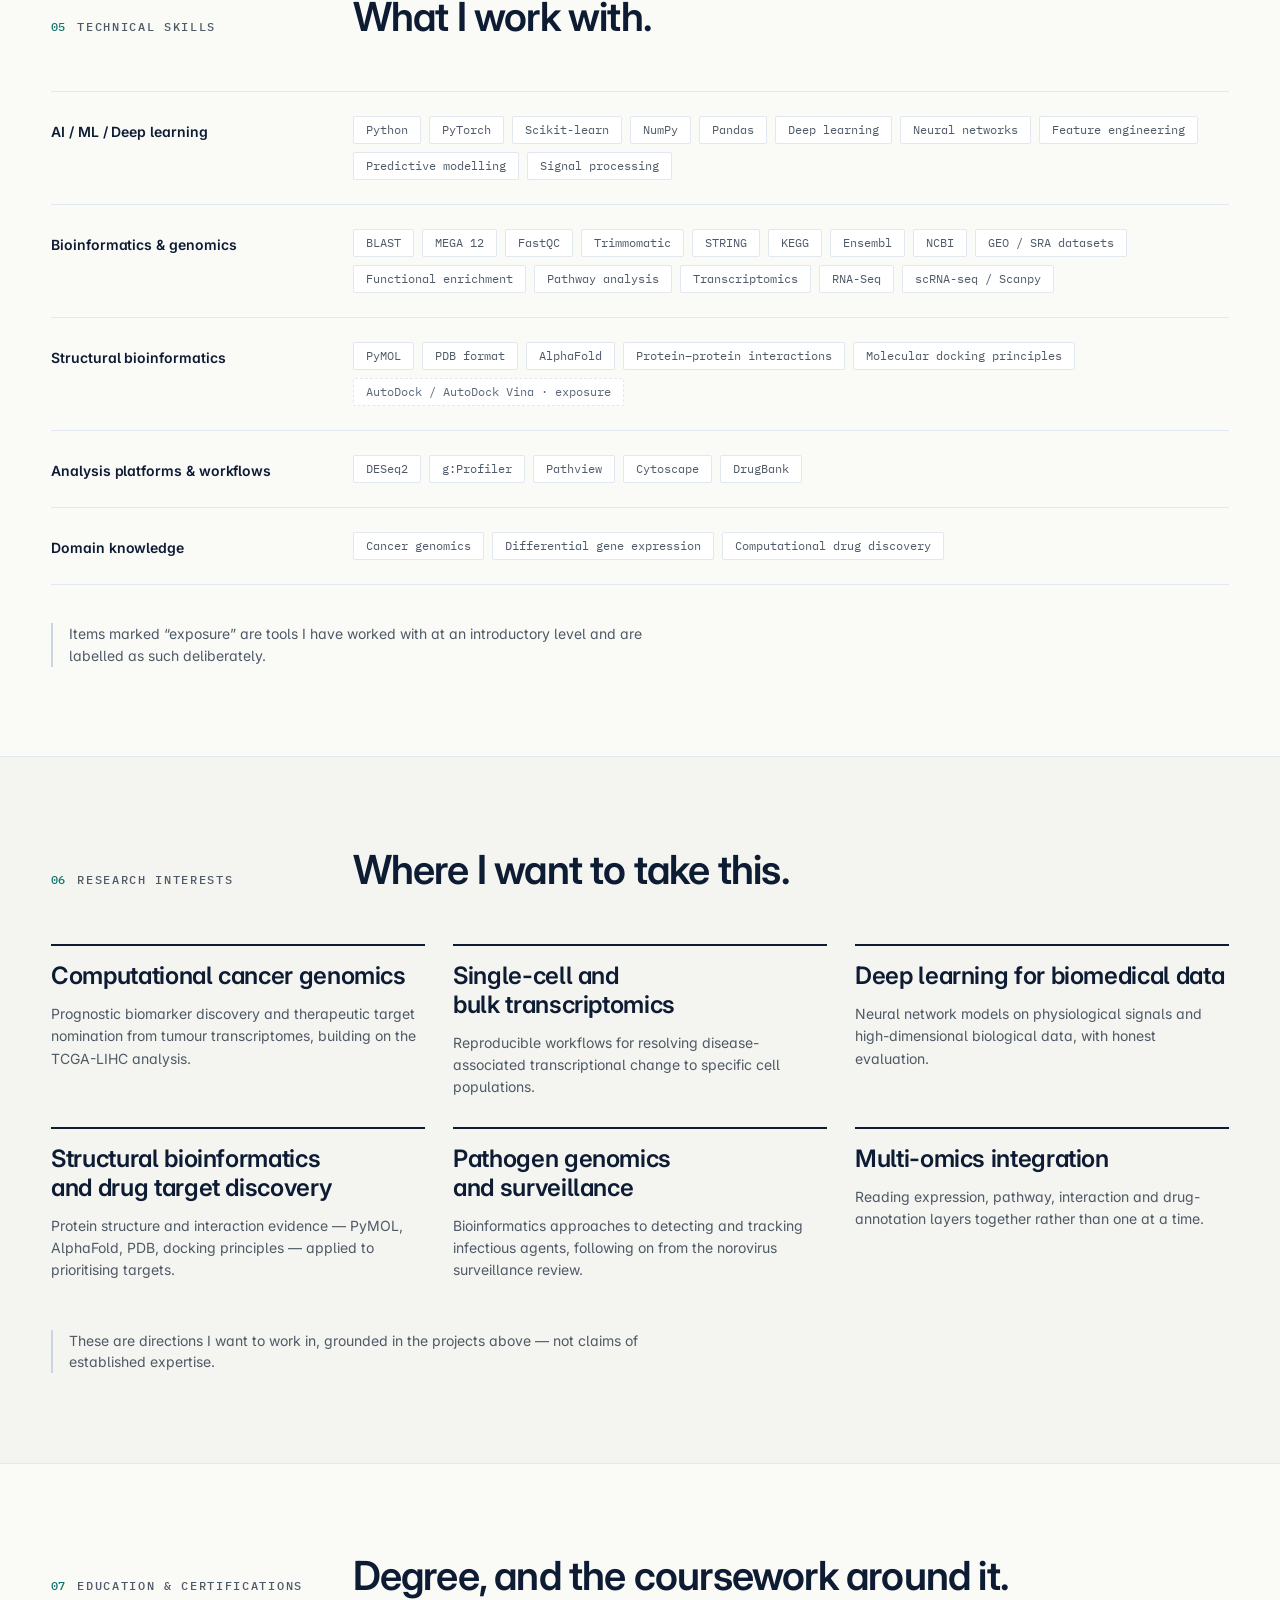
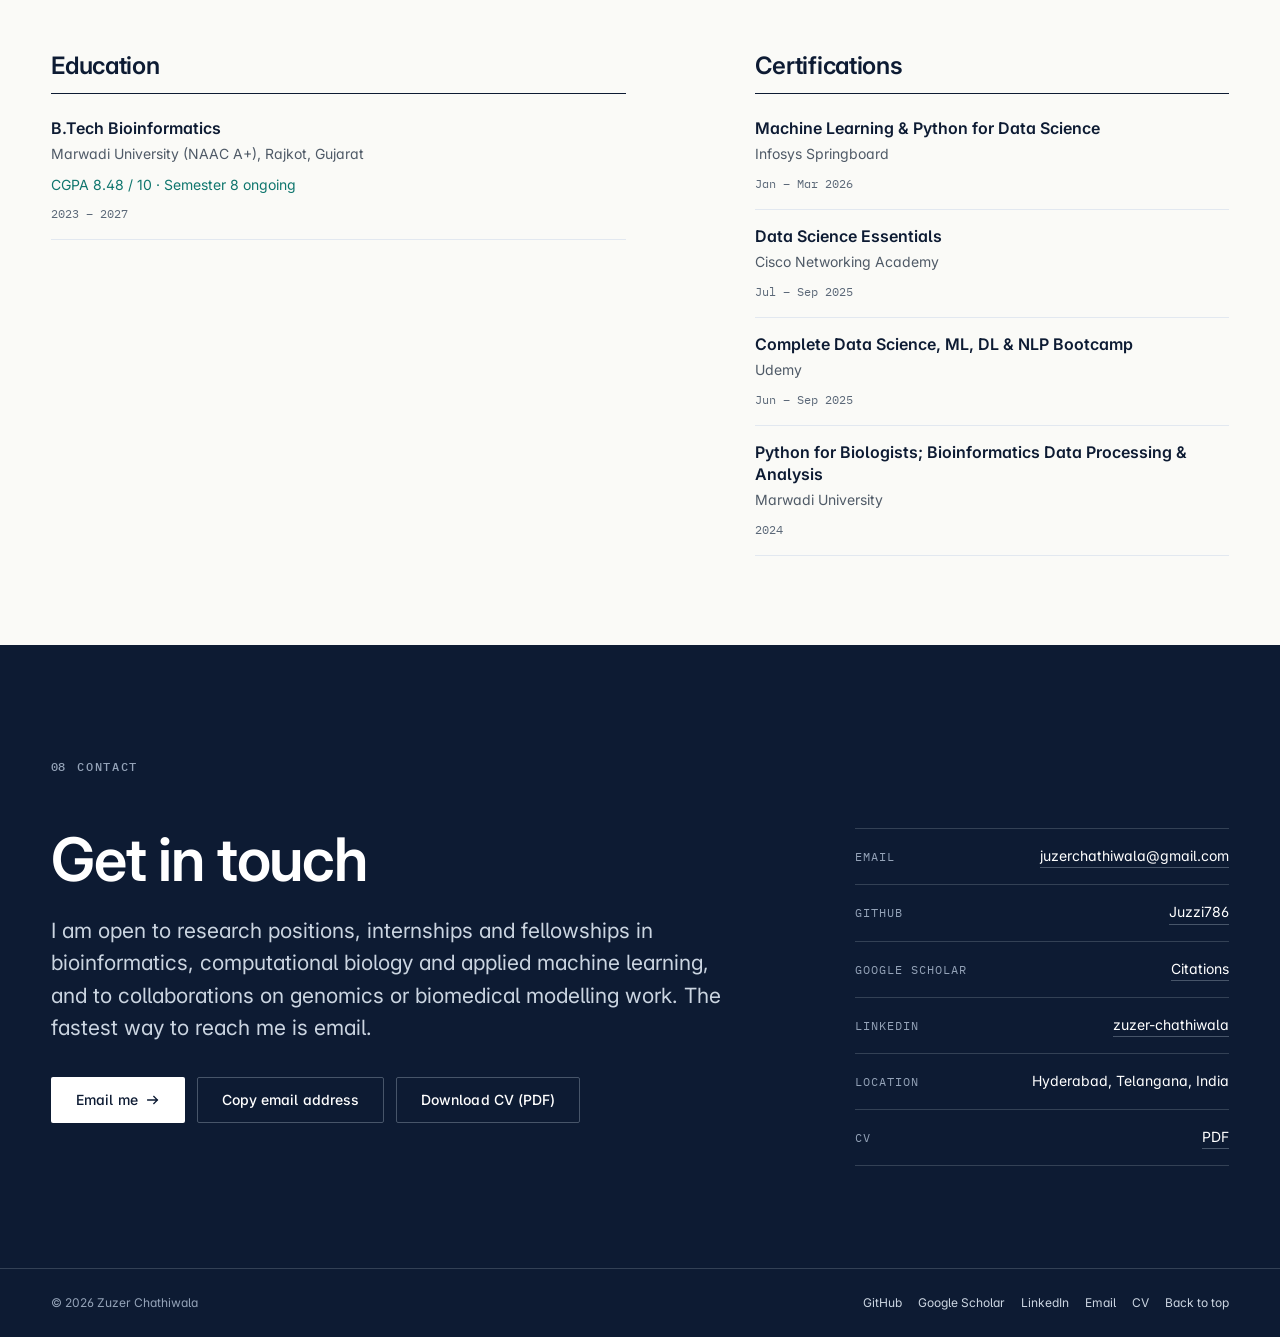
==== commit 21d02e33: "Changes" ====
--- a/index.html
+++ b/index.html
@@ -47,7 +47,7 @@
   "email": "mailto:juzerchathiwala@gmail.com",
   "address": {
     "@type": "PostalAddress",
-    "addressLocality": "Hyderabad, Gujarat, India"
+    "addressLocality": "Hyderabad, Telangana, India"
   },
   "knowsAbout": [
     "Bioinformatics",
@@ -107,7 +107,7 @@
   <div class="shell">
     <div class="hero__grid">
       <div class="hero__meta">
-        <span class="label">Hyderabad, Gujarat, India</span>
+        <span class="label">Hyderabad, Telangana, India</span>
         <span class="badge-current">Open to research roles</span>
       </div>
 
@@ -1094,7 +1094,7 @@
     </div>
 <div class="channel">
       <span class="channel__key">Location</span>
-      <span class="channel__val">Hyderabad, Gujarat, India</span>
+      <span class="channel__val">Hyderabad, Telangana, India</span>
     </div>
 <div class="channel">
       <span class="channel__key">CV</span>
